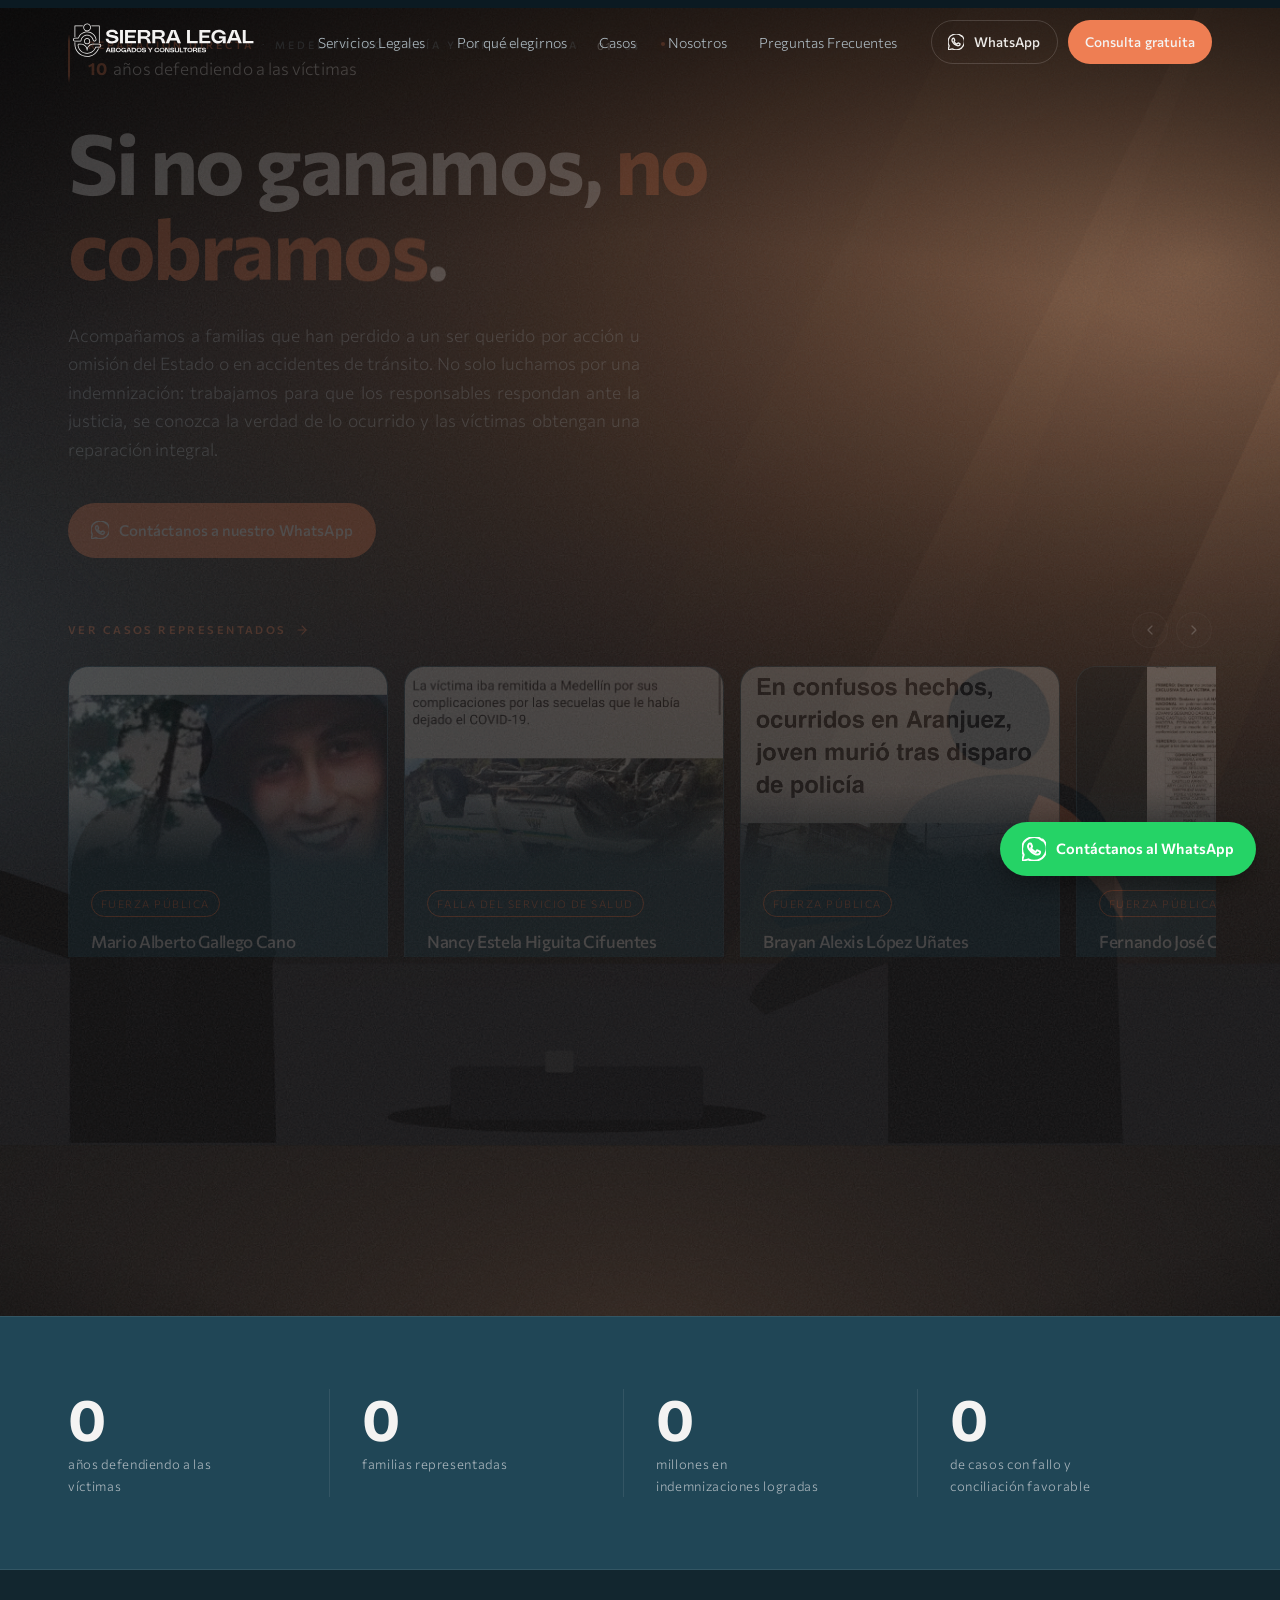
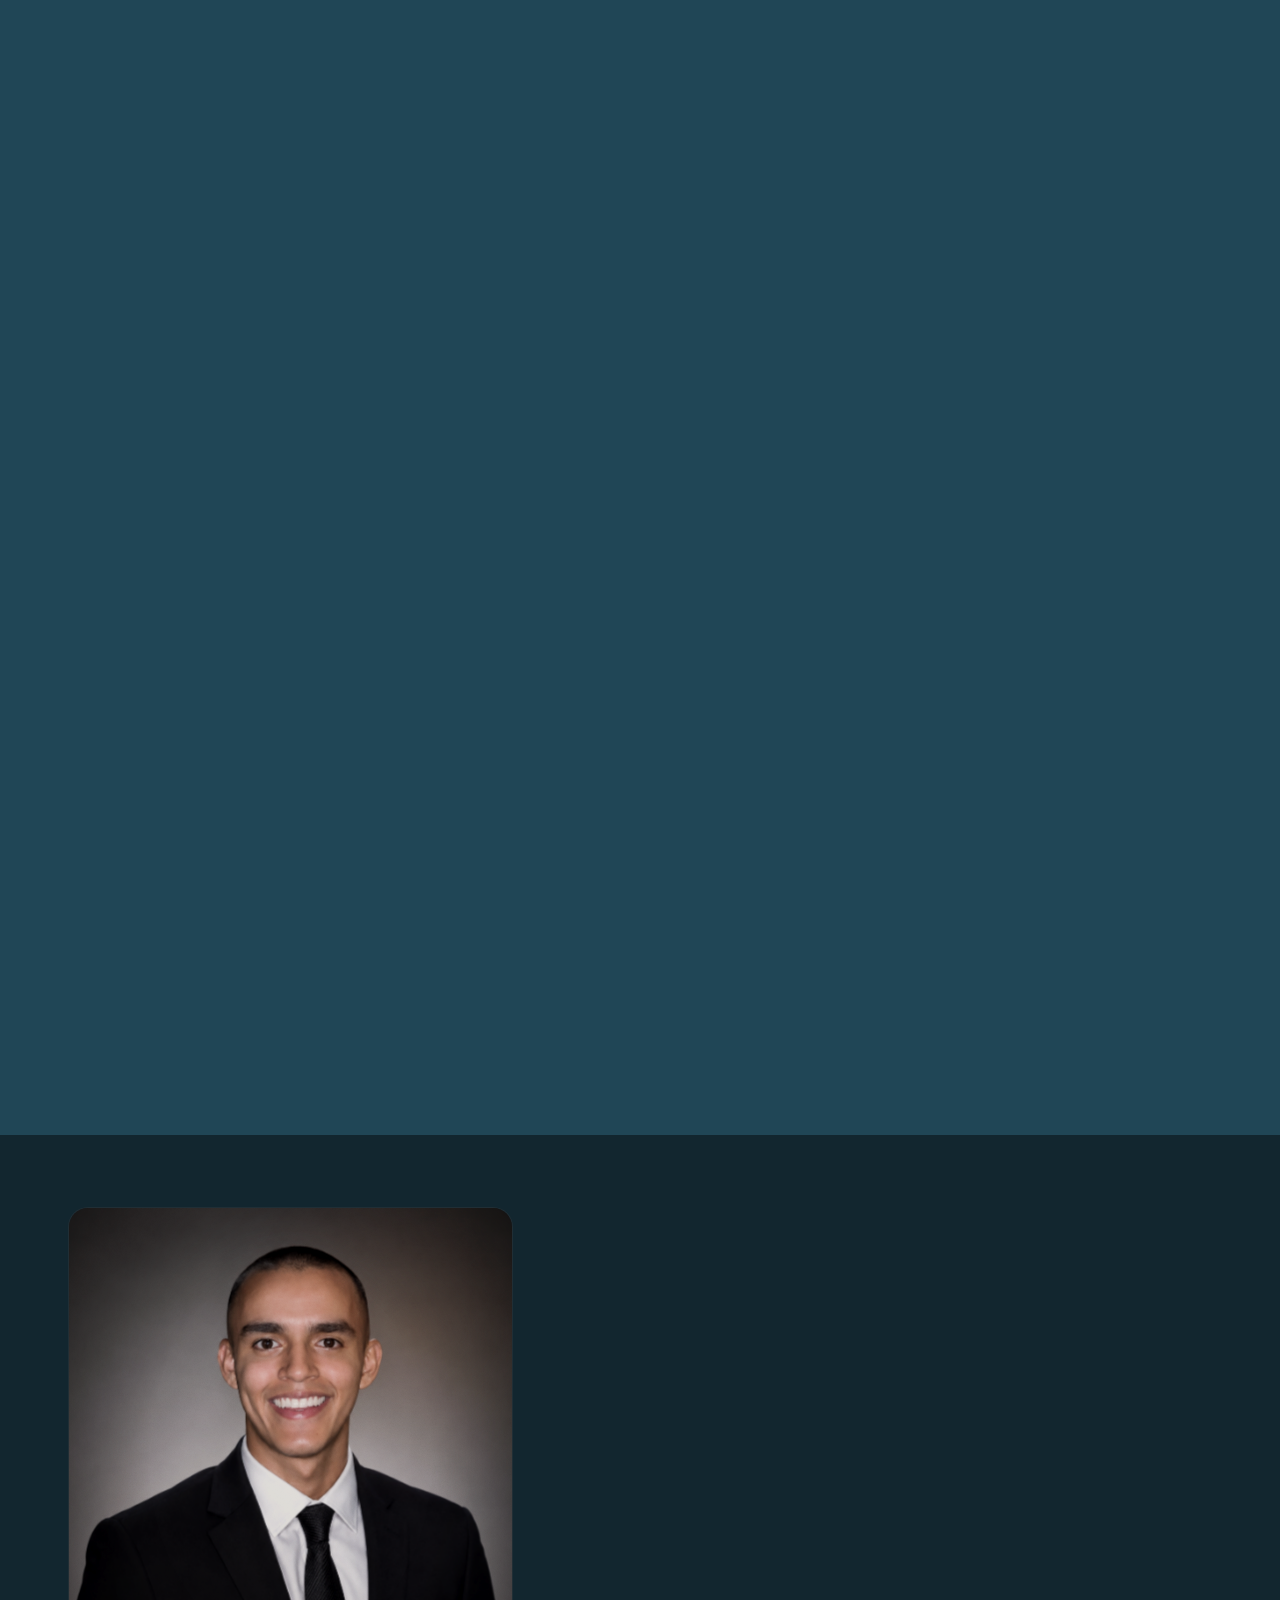
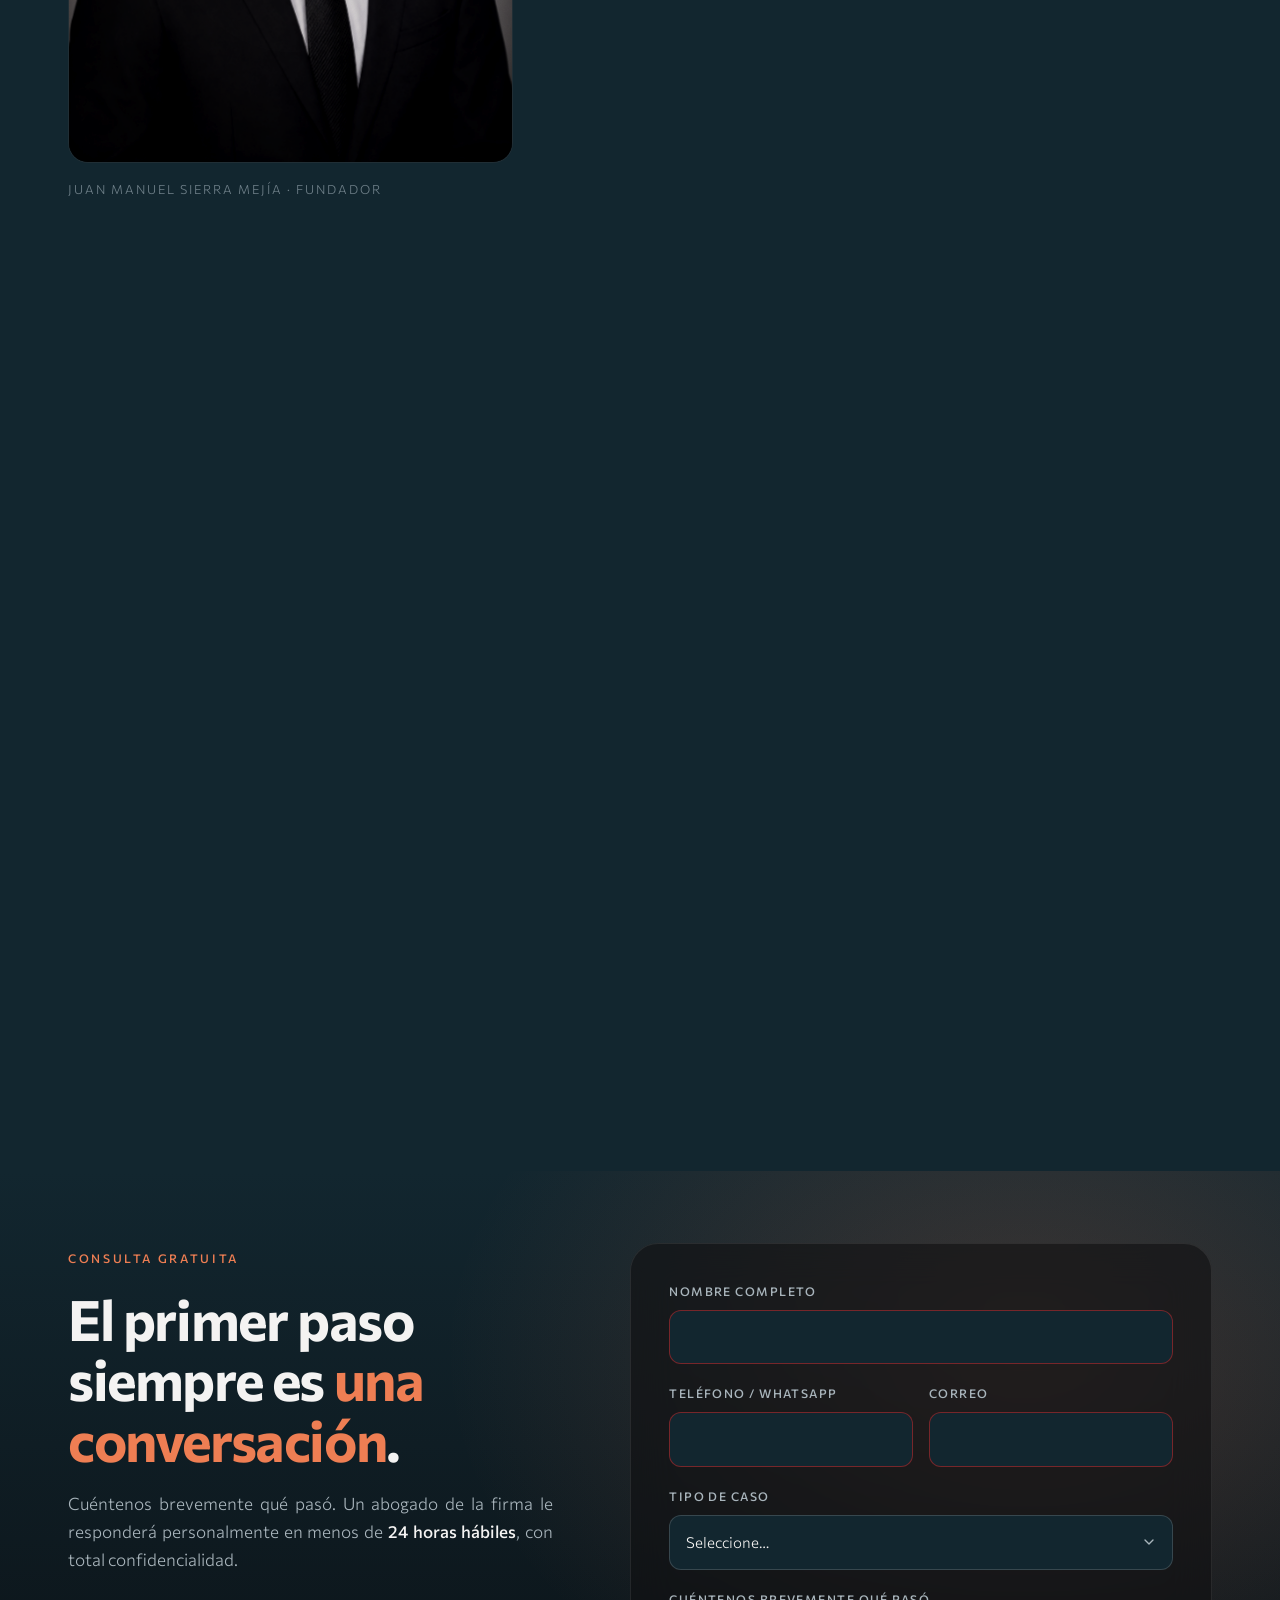
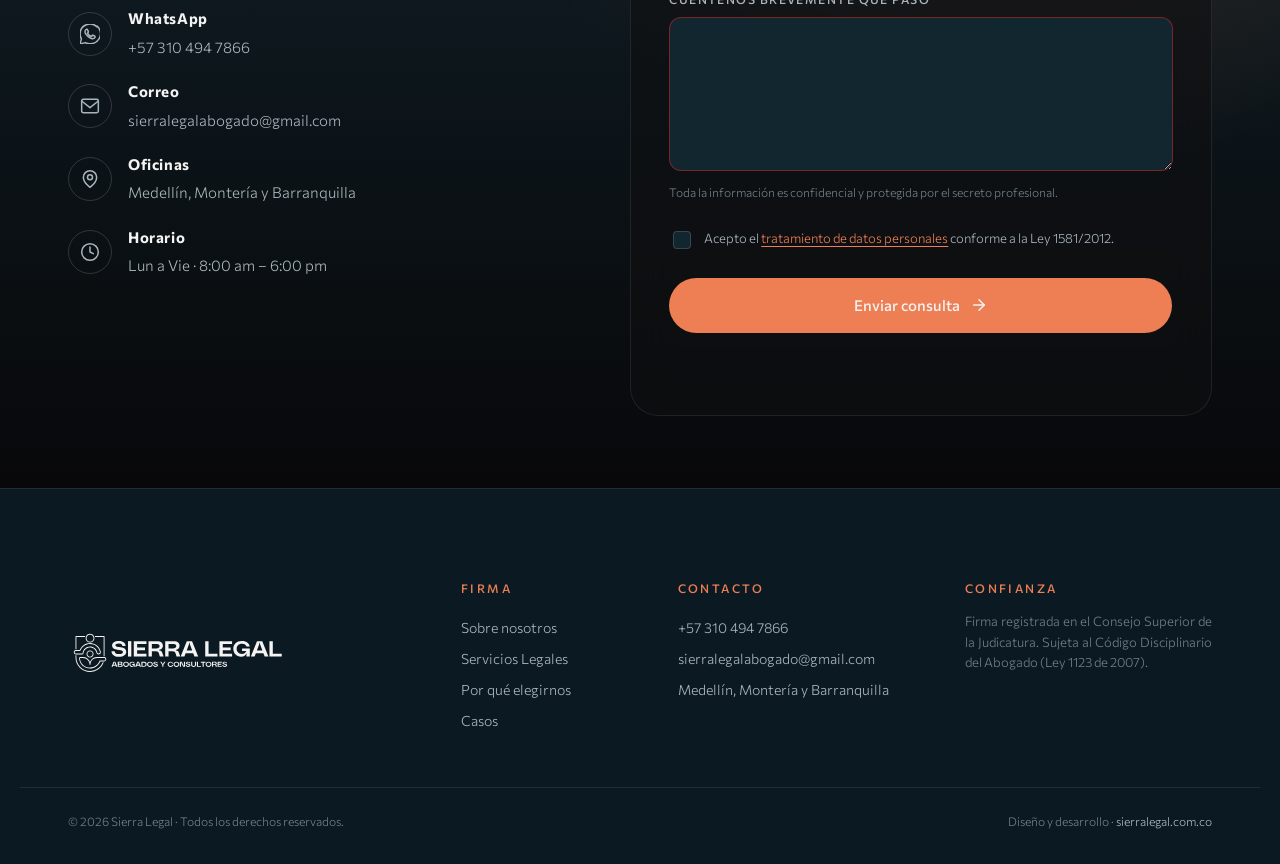
==== index.html @ f4ae4754 "Tighten section vertical padding to remove big gaps between sections The base 'section { padding: cl" ====
<!doctype html>
<html lang="es-CO">
<head>
  <meta charset="utf-8" />
  <meta name="viewport" content="width=device-width, initial-scale=1, viewport-fit=cover" />
  <meta name="theme-color" content="#0A0A0B" />
  <title>Sierra Legal — Reparación directa para familias que buscan justicia</title>
  <meta name="description" content="Firma de abogados con oficinas en Medellín, Montería y Barranquilla especializada en reparación directa contra el Estado. Acompañamos a familias que han perdido a un ser querido a lograr la indemnización que merecen." />
  <meta property="og:title" content="Sierra Legal · Abogados y Consultores" />
  <meta property="og:description" content="Justicia y reparación directa contra el Estado. Acompañamos a familias en el proceso de reparación integral." />
  <meta property="og:type" content="website" />
  <meta property="og:url" content="https://www.sierralegal.com.co" />

  <link rel="preconnect" href="https://fonts.googleapis.com" />
  <link rel="preconnect" href="https://fonts.gstatic.com" crossorigin />
  <!-- Sierra Legal brand font: Commissioner (Light 300, Medium 500, Bold 700) -->
  <link rel="preload" as="style" href="https://fonts.googleapis.com/css2?family=Commissioner:wght@300;400;500;600;700&display=swap" />
  <link rel="stylesheet" href="https://fonts.googleapis.com/css2?family=Commissioner:wght@300;400;500;600;700&display=swap" />

  <link rel="stylesheet" href="css/styles.css?v=18" />
  <link rel="icon" href="assets/logo.svg" type="image/svg+xml" />
</head>
<body>
  <a class="skip-link" href="#main">Saltar al contenido</a>

  <!-- Logo: reference the official brand kit SVGs directly (assets/logos/) -->
  <!-- Use icon-light.svg on dark surfaces (cream fill), icon-dark.svg on light surfaces (navy fill) -->
  <!-- Full lockup with wordmark available at assets/logos/full-light.svg and full-dark.svg -->

  <!-- ============ NAV ============ -->
  <header class="nav" data-nav>
    <div class="nav__inner">
      <a href="#" class="nav__brand" aria-label="Sierra Legal · Abogados y Consultores — inicio">
        <!-- Full lockup on desktop (icon + wordmark from brand kit) -->
        <img class="nav__brand-full" src="assets/logos/full-light.svg" alt="Sierra Legal · Abogados y Consultores" width="190" height="40" />
        <!-- Icon-only on mobile (saves horizontal space) -->
        <img class="nav__brand-icon" src="assets/logos/icon-light.svg" alt="Sierra Legal" width="40" height="40" />
      </a>

      <nav class="nav__links" aria-label="Navegación principal">
        <a href="#areas">Servicios Legales</a>
        <a href="#porque-elegirnos">Por qué elegirnos</a>
        <a href="#casos">Casos</a>
        <a href="#nosotros">Nosotros</a>
        <a href="#faq">Preguntas Frecuentes</a>
      </nav>

      <div class="nav__actions">
        <a class="btn btn--ghost btn--sm" href="https://wa.me/573104947866" target="_blank" rel="noopener">
          <svg viewBox="0 0 24 24" width="16" height="16" fill="none" stroke="currentColor" stroke-width="2" stroke-linecap="round" stroke-linejoin="round" aria-hidden="true"><path d="M17.472 14.382c-.297-.149-1.758-.867-2.03-.966-.273-.099-.471-.148-.67.15-.197.296-.767.966-.94 1.164-.173.199-.347.223-.644.075-.297-.15-1.255-.463-2.39-1.475-.883-.788-1.48-1.761-1.653-2.059-.173-.297-.018-.458.13-.606.134-.133.298-.347.446-.52.149-.174.198-.298.298-.497.099-.198.05-.371-.025-.52-.075-.148-.669-1.611-.916-2.207-.242-.579-.487-.5-.669-.51-.173-.008-.371-.01-.57-.01-.198 0-.52.074-.792.372s-1.04 1.016-1.04 2.479 1.065 2.876 1.213 3.074c.149.198 2.096 3.2 5.077 4.487.709.306 1.263.489 1.694.626.712.226 1.36.194 1.872.118.571-.085 1.758-.719 2.006-1.413.248-.694.248-1.289.173-1.413-.074-.124-.272-.198-.57-.347"/><path d="M20.52 3.449C12.831-3.984.106 1.407.101 11.893c0 2.096.549 4.14 1.595 5.945L0 24l6.335-1.652a11.882 11.882 0 005.688 1.448h.006c9.884 0 15.744-10.75 10.85-18.416a11.851 11.851 0 00-2.359-2.931"/></svg>
          <span>WhatsApp</span>
        </a>
        <a class="btn btn--primary btn--sm" href="#contacto" data-magnetic>Consulta gratuita</a>
      </div>

      <button class="nav__toggle" aria-label="Abrir menú" aria-expanded="false" data-menu-toggle>
        <span></span><span></span><span></span>
      </button>
    </div>

    <div class="nav__mobile" data-mobile-menu aria-hidden="true">
      <a href="#areas">Servicios Legales</a>
      <a href="#porque-elegirnos">Por qué elegirnos</a>
      <a href="#casos">Casos</a>
      <a href="#nosotros">Nosotros</a>
      <a href="#faq">Preguntas Frecuentes</a>
      <a href="#contacto" class="btn btn--primary">Consulta gratuita</a>
    </div>
  </header>

  <main id="main">

    <!-- ============ HERO ============ -->
    <section class="hero" aria-label="Presentación">
      <!-- SVG scene: cinematic dark studio living room with silhouettes -->
      <svg class="hero__scene" viewBox="0 0 1600 900" preserveAspectRatio="xMidYMid slice" aria-hidden="true">
        <defs>
          <!-- Volumetric warm rim light -->
          <radialGradient id="rimLight" cx="72%" cy="18%" r="70%">
            <stop offset="0%" stop-color="#F0A879" stop-opacity="0.55"/>
            <stop offset="35%" stop-color="#C77545" stop-opacity="0.22"/>
            <stop offset="70%" stop-color="#3B1F14" stop-opacity="0.05"/>
            <stop offset="100%" stop-color="#000" stop-opacity="0"/>
          </radialGradient>
          <!-- Ambient cool fill from window -->
          <radialGradient id="fillLight" cx="18%" cy="45%" r="55%">
            <stop offset="0%" stop-color="#4A5F6B" stop-opacity="0.35"/>
            <stop offset="55%" stop-color="#182028" stop-opacity="0.12"/>
            <stop offset="100%" stop-color="#000" stop-opacity="0"/>
          </radialGradient>
          <!-- Floor pool of light -->
          <radialGradient id="floorLight" cx="50%" cy="95%" r="45%">
            <stop offset="0%" stop-color="#8A5A3B" stop-opacity="0.28"/>
            <stop offset="100%" stop-color="#000" stop-opacity="0"/>
          </radialGradient>
          <!-- God ray gradient -->
          <linearGradient id="godRay" x1="0%" y1="0%" x2="30%" y2="100%">
            <stop offset="0%" stop-color="#F5C89A" stop-opacity="0.18"/>
            <stop offset="60%" stop-color="#F5C89A" stop-opacity="0.04"/>
            <stop offset="100%" stop-color="#F5C89A" stop-opacity="0"/>
          </linearGradient>
          <!-- Fabric noise -->
          <filter id="fabric" x="0%" y="0%" width="100%" height="100%">
            <feTurbulence type="fractalNoise" baseFrequency="0.9" numOctaves="2" seed="7"/>
            <feColorMatrix values="0 0 0 0 0.05  0 0 0 0 0.04  0 0 0 0 0.04  0 0 0 0.55 0"/>
            <feComposite in2="SourceGraphic" operator="in"/>
          </filter>
          <!-- Grain overlay -->
          <filter id="grain" x="0%" y="0%" width="100%" height="100%">
            <feTurbulence type="fractalNoise" baseFrequency="1.6" numOctaves="1" seed="4"/>
            <feColorMatrix values="0 0 0 0 1  0 0 0 0 1  0 0 0 0 1  0 0 0 0.08 0"/>
          </filter>
          <!-- Soft blur for depth -->
          <filter id="soft"><feGaussianBlur stdDeviation="1.2"/></filter>
        </defs>

        <!-- Base black -->
        <rect width="1600" height="900" fill="#0A0A0B"/>

        <!-- God rays from top-right (window suggestion) -->
        <g class="hero__rays" opacity="0.85">
          <polygon points="1350,-100 1600,-100 1300,900 900,900" fill="url(#godRay)"/>
          <polygon points="1200,-100 1400,-100 1000,900 700,900" fill="url(#godRay)" opacity="0.55"/>
          <polygon points="1050,-100 1200,-100 800,900 550,900" fill="url(#godRay)" opacity="0.3"/>
        </g>

        <!-- Ambient light layers -->
        <rect width="1600" height="900" fill="url(#fillLight)"/>
        <rect width="1600" height="900" fill="url(#rimLight)"/>

        <!-- Floor suggestion (very faint horizon) -->
        <rect x="0" y="720" width="1600" height="180" fill="#0D0D0E"/>
        <rect width="1600" height="900" fill="url(#floorLight)"/>

        <!-- Subtle sofa silhouette (background) -->
        <path d="M-50 720 L-50 650 Q-50 620 -20 620 L1620 620 Q1650 620 1650 650 L1650 720 Z" fill="#0F0F11" opacity="0.85"/>
        <path d="M120 720 L120 630 Q120 605 145 605 L1480 605 Q1505 605 1505 630 L1505 720 Z" fill="#131316" opacity="0.7"/>

        <!-- FAMILY GROUP (left side, backlit) -->
        <g class="hero__group hero__group--family" data-breathe="1">
          <!-- Father silhouette (seated, arm around) -->
          <path d="M280 720
                   L280 540
                   Q280 500 300 490
                   Q320 480 340 480
                   Q378 480 388 510
                   L392 720 Z"
                fill="#050506"/>
          <!-- Father head -->
          <circle cx="335" cy="450" r="34" fill="#050506"/>
          <!-- Father arm reaching to mother/child -->
          <path d="M370 540 Q420 555 470 575 Q490 585 495 610 L490 620 Q440 605 385 585 Z" fill="#050506"/>

          <!-- Mother silhouette (seated, holding child) -->
          <path d="M440 720
                   L440 560
                   Q440 520 465 508
                   Q490 496 520 500
                   Q560 508 566 540
                   L570 720 Z"
                fill="#060607"/>
          <!-- Mother head with slight tilt down -->
          <circle cx="500" cy="470" r="30" fill="#060607"/>
          <!-- Mother arms cradling child -->
          <path d="M455 585 Q490 570 530 570 Q560 578 570 600 L565 615 Q525 605 490 610 Q470 612 460 605 Z" fill="#060607"/>

          <!-- Small child between them (head down, held) -->
          <circle cx="490" cy="612" r="18" fill="#070708"/>
          <path d="M475 628 Q490 620 505 625 L510 665 Q490 668 475 665 Z" fill="#070708"/>
        </g>

        <!-- ATTORNEY (right side, facing them, gesturing with hands) -->
        <g class="hero__group hero__group--attorney" data-breathe="2">
          <!-- Attorney body seated, forward-leaning posture -->
          <path d="M960 720
                   L960 555
                   Q960 515 985 500
                   Q1015 484 1050 488
                   Q1092 494 1102 528
                   L1108 720 Z"
                fill="#080809"/>
          <!-- Attorney head, slightly forward -->
          <circle cx="1030" cy="452" r="32" fill="#080809"/>
          <!-- Attorney hands: gesturing, palms open toward family -->
          <g class="hero__hands">
            <!-- Left hand extended -->
            <path d="M970 570 Q935 578 908 592 Q885 606 878 622 L888 632 Q912 622 940 610 Q970 598 992 590 Z" fill="#0A0A0B"/>
            <!-- Right hand slightly higher, gesturing -->
            <path d="M985 555 Q950 548 920 550 Q900 555 892 570 L900 578 Q930 572 960 574 Q980 576 995 580 Z" fill="#0A0A0B"/>
          </g>
          <!-- Rim highlight along attorney shoulder -->
          <path d="M1055 500 Q1085 510 1100 545 L1108 560 L1108 580 Q1090 550 1060 530 Q1045 522 1050 510 Z" fill="#E96A3A" opacity="0.18"/>
        </g>

        <!-- Distant coffee table hint -->
        <ellipse cx="760" cy="702" rx="120" ry="10" fill="#000" opacity="0.6"/>
        <rect x="680" y="670" width="160" height="34" rx="3" fill="#0B0B0D"/>
        <rect x="740" y="660" width="18" height="14" rx="1.5" fill="#181819"/>

        <!-- Rim light hits (subtle warmth on subjects' edges) -->
        <g class="hero__rim" opacity="0.9">
          <!-- Attorney rim -->
          <path d="M1055 460 Q1075 475 1075 505 L1070 508 Q1058 480 1050 470 Z" fill="#F0A87A" opacity="0.35"/>
          <!-- Mother rim -->
          <path d="M528 475 Q542 490 542 515 L537 517 Q528 495 522 480 Z" fill="#F0A87A" opacity="0.28"/>
        </g>

        <!-- Fabric texture overlay -->
        <rect width="1600" height="900" filter="url(#fabric)" opacity="0.5"/>
        <!-- Grain -->
        <rect width="1600" height="900" filter="url(#grain)"/>

        <!-- Vignette -->
        <radialGradient id="vignette" cx="50%" cy="55%" r="70%">
          <stop offset="55%" stop-color="#000" stop-opacity="0"/>
          <stop offset="100%" stop-color="#000" stop-opacity="0.75"/>
        </radialGradient>
        <rect width="1600" height="900" fill="url(#vignette)"/>
      </svg>

      <!-- Hero content overlay -->
      <div class="hero__content">
        <div class="marker" data-reveal data-eyebrow>
          <span class="marker__rule" aria-hidden="true"></span>
          <div class="marker__body">
            <span class="marker__label">
              <span class="marker__label-text">Reparación directa</span>
              <span class="marker__sep">·</span>
              <span class="marker__label-text marker__label-text--muted">Medellín, Montería y Barranquilla</span>
            </span>
            <span class="marker__track" aria-live="polite" data-eyebrow-track>
              <span class="marker__item is-active"><em>10</em> años defendiendo a las víctimas</span>
              <span class="marker__item"><em>50+</em> familias representadas</span>
              <span class="marker__item"><em>97%</em> de casos con fallo y conciliación favorable</span>
              <span class="marker__item">Consulta inicial <em>sin costo</em></span>
            </span>
          </div>
          <span class="marker__index" aria-hidden="true">
            <span class="marker__index-current" data-marker-current>01</span>
            <span class="marker__index-sep">/</span>
            <span class="marker__index-total" data-marker-total>04</span>
          </span>
          <span class="marker__pulse" aria-hidden="true">
            <span class="marker__pulse-core"></span>
            <span class="marker__pulse-ring"></span>
            <span class="marker__pulse-ring marker__pulse-ring--2"></span>
          </span>
        </div>
        <h1 class="hero__title" data-split>
          Si no ganamos, <em>no cobramos</em>.
        </h1>
        <p class="hero__lead" data-reveal>
          Acompañamos a familias que han perdido a un ser querido por acción u omisión del Estado o en accidentes de tránsito.
          No solo luchamos por una indemnización: trabajamos para que los responsables respondan ante la justicia,
          se conozca la verdad de lo ocurrido y las víctimas obtengan una reparación integral.
        </p>
        <div class="hero__cta" data-reveal>
          <a href="https://wa.me/573104947866?text=Buenas%20tardes%20Sierra%20Legal%2C%20vengo%20de%20su%20pagina%20web%20y%20quiero%20una%20asesor%C3%ADa%20por%20favor." class="btn btn--primary" target="_blank" rel="noopener" data-magnetic>
            <svg width="18" height="18" viewBox="0 0 24 24" fill="none" stroke="currentColor" stroke-width="2" stroke-linecap="round" stroke-linejoin="round" aria-hidden="true"><path d="M17.472 14.382c-.297-.149-1.758-.867-2.03-.966-.273-.099-.471-.148-.67.15-.197.296-.767.966-.94 1.164-.173.199-.347.223-.644.075-.297-.15-1.255-.463-2.39-1.475-.883-.788-1.48-1.761-1.653-2.059-.173-.297-.018-.458.13-.606.134-.133.298-.347.446-.52.149-.174.198-.298.298-.497.099-.198.05-.371-.025-.52-.075-.148-.669-1.611-.916-2.207-.242-.579-.487-.5-.669-.51-.173-.008-.371-.01-.57-.01-.198 0-.52.074-.792.372s-1.04 1.016-1.04 2.479 1.065 2.876 1.213 3.074c.149.198 2.096 3.2 5.077 4.487.709.306 1.263.489 1.694.626.712.226 1.36.194 1.872.118.571-.085 1.758-.719 2.006-1.413.248-.694.248-1.289.173-1.413-.074-.124-.272-.198-.57-.347"/><path d="M20.52 3.449C12.831-3.984.106 1.407.101 11.893c0 2.096.549 4.14 1.595 5.945L0 24l6.335-1.652a11.882 11.882 0 005.688 1.448h.006c9.884 0 15.744-10.75 10.85-18.416a11.851 11.851 0 00-2.359-2.931"/></svg>
            <span>Contáctanos a nuestro WhatsApp</span>
          </a>
        </div>

        <!-- ============ CASOS REALES — carrusel con cobertura de prensa ============ -->
        <div class="casos-hero" id="casos" data-reveal aria-label="Casos reales con cobertura en medios">
          <div class="casos-hero__head">
            <a href="#casos" class="casos-hero__eyebrow casos-hero__eyebrow--link">
              <span>Ver casos representados</span>
              <svg width="14" height="14" viewBox="0 0 24 24" fill="none" stroke="currentColor" stroke-width="2" stroke-linecap="round" stroke-linejoin="round" aria-hidden="true"><line x1="5" y1="12" x2="19" y2="12"/><polyline points="12 5 19 12 12 19"/></svg>
            </a>
            <div class="casos-hero__nav">
              <button type="button" class="casos-hero__arrow" data-casos-prev aria-label="Caso anterior">
                <svg width="16" height="16" viewBox="0 0 24 24" fill="none" stroke="currentColor" stroke-width="2" stroke-linecap="round" stroke-linejoin="round" aria-hidden="true"><polyline points="15 18 9 12 15 6"/></svg>
              </button>
              <button type="button" class="casos-hero__arrow" data-casos-next aria-label="Caso siguiente">
                <svg width="16" height="16" viewBox="0 0 24 24" fill="none" stroke="currentColor" stroke-width="2" stroke-linecap="round" stroke-linejoin="round" aria-hidden="true"><polyline points="9 18 15 12 9 6"/></svg>
              </button>
            </div>
          </div>

          <div class="casos-hero__track" data-casos-track tabindex="0" aria-label="Desliza para ver más casos">
            <article class="casos-hero__card">
              <button type="button" class="casos-hero__media" data-lightbox-src="assets/images/caso-mario-gallego.jpg" data-lightbox-caption="Mario Alberto Gallego Cano" aria-label="Ver imagen completa">
                <img src="assets/images/caso-mario-gallego.jpg" alt="Cobertura de prensa — caso Mario Alberto Gallego Cano" loading="lazy" decoding="async" onerror="this.closest('.casos-hero__media').remove()" />
                <span class="casos-hero__zoom">Ver imagen completa</span>
              </button>
              <div class="casos-hero__body">
                <span class="casos-hero__tag">Fuerza pública</span>
                <h3 class="casos-hero__name">Mario Alberto Gallego Cano</h3>
                <p class="casos-hero__desc">En Pueblorrico (Antioquia), Mario Alberto, de 19 años, falleció tras recibir un disparo de un agente de la Policía. Logramos que la Procuraduría formulara cargos disciplinarios al patrullero por uso desproporcionado del arma de dotación.</p>
                <div class="casos-hero__links">
                  <a href="https://www.elcolombiano.com/antioquia/seguridad/joven-murio-tras-enfrentamiento-con-la-policia-en-pueblorrico-antioquia-OD12335795" target="_blank" rel="noopener">
                    El Colombiano
                    <svg width="12" height="12" viewBox="0 0 24 24" fill="none" stroke="currentColor" stroke-width="2" stroke-linecap="round" stroke-linejoin="round" aria-hidden="true"><path d="M7 17 17 7M8 7h9v9"/></svg>
                  </a>
                  <a href="https://www.eltiempo.com/colombia/medellin/antioquia-formulan-cargo-a-patrullero-por-muerte-de-joven-en-pueblorrico-789824" target="_blank" rel="noopener">
                    El Tiempo
                    <svg width="12" height="12" viewBox="0 0 24 24" fill="none" stroke="currentColor" stroke-width="2" stroke-linecap="round" stroke-linejoin="round" aria-hidden="true"><path d="M7 17 17 7M8 7h9v9"/></svg>
                  </a>
                </div>
              </div>
            </article>

            <article class="casos-hero__card">
              <button type="button" class="casos-hero__media" data-lightbox-src="assets/images/caso-nancy-higuita.jpg" data-lightbox-caption="Nancy Estela Higuita Cifuentes" aria-label="Ver imagen completa">
                <img src="assets/images/caso-nancy-higuita.jpg" alt="Cobertura de prensa — caso Nancy Estela Higuita Cifuentes" loading="lazy" decoding="async" onerror="this.closest('.casos-hero__media').remove()" />
                <span class="casos-hero__zoom">Ver imagen completa</span>
              </button>
              <div class="casos-hero__body">
                <span class="casos-hero__tag">Falla del servicio de salud</span>
                <h3 class="casos-hero__name">Nancy Estela Higuita Cifuentes</h3>
                <p class="casos-hero__desc">Nancy Estela falleció y su hija resultó gravemente herida en un accidente de ambulancia del Hospital San Antonio de Buriticá mientras eran trasladadas de urgencia. Obtuvimos el reconocimiento de responsabilidad del Hospital.</p>
                <div class="casos-hero__links">
                  <a href="https://www.teleantioquia.co/noticias/accidente-de-ambulancia-una-mujer-muerta-y-cuatro-heridos/" target="_blank" rel="noopener">
                    Teleantioquia
                    <svg width="12" height="12" viewBox="0 0 24 24" fill="none" stroke="currentColor" stroke-width="2" stroke-linecap="round" stroke-linejoin="round" aria-hidden="true"><path d="M7 17 17 7M8 7h9v9"/></svg>
                  </a>
                  <a href="https://www.noticiascaracol.com/colombia/paciente-murio-en-accidente-de-ambulancia-que-la-llevaba-de-urgencia-a-medellin" target="_blank" rel="noopener">
                    Noticias Caracol
                    <svg width="12" height="12" viewBox="0 0 24 24" fill="none" stroke="currentColor" stroke-width="2" stroke-linecap="round" stroke-linejoin="round" aria-hidden="true"><path d="M7 17 17 7M8 7h9v9"/></svg>
                  </a>
                </div>
              </div>
            </article>

            <article class="casos-hero__card">
              <button type="button" class="casos-hero__media" data-lightbox-src="assets/images/caso-brayan-lopez.jpg" data-lightbox-caption="Brayan Alexis López Uñates" aria-label="Ver imagen completa">
                <img src="assets/images/caso-brayan-lopez.jpg" alt="Cobertura de prensa — caso Brayan Alexis López Uñates" loading="lazy" decoding="async" onerror="this.closest('.casos-hero__media').remove()" />
                <span class="casos-hero__zoom">Ver imagen completa</span>
              </button>
              <div class="casos-hero__body">
                <span class="casos-hero__tag">Fuerza pública</span>
                <h3 class="casos-hero__name">Brayan Alexis López Uñates</h3>
                <p class="casos-hero__desc">En el barrio Aranjuez (Medellín), Brayan fue asesinado por un subintendente de la Policía que le disparó mientras huía, frente a su madre. Evitamos que el caso pasara a Justicia Penal Militar y logramos una condena de 17 años para el uniformado.</p>
                <div class="casos-hero__links">
                  <a href="https://historico.qhubomedellin.com/noticias/en-confusos-hechos-ocurridos-en-aranjuez-joven-murio-tras-disparo-de-policia/" target="_blank" rel="noopener">
                    Qhubo Medellín
                    <svg width="12" height="12" viewBox="0 0 24 24" fill="none" stroke="currentColor" stroke-width="2" stroke-linecap="round" stroke-linejoin="round" aria-hidden="true"><path d="M7 17 17 7M8 7h9v9"/></svg>
                  </a>
                  <a href="https://www.minuto30.com/exclusivo-condenan-a-subintendente-de-la-policia-que-asesino-a-joven-que-le-tumbo-la-moto-en-aranjuez/1652769/" target="_blank" rel="noopener">
                    Minuto30
                    <svg width="12" height="12" viewBox="0 0 24 24" fill="none" stroke="currentColor" stroke-width="2" stroke-linecap="round" stroke-linejoin="round" aria-hidden="true"><path d="M7 17 17 7M8 7h9v9"/></svg>
                  </a>
                </div>
              </div>
            </article>

            <article class="casos-hero__card">
              <button type="button" class="casos-hero__media casos-hero__media--doc" data-lightbox-src="assets/images/caso-fernando-castillo-sentencia.jpg" data-lightbox-caption="Sentencia — Fernando José Castillo Arrieta" aria-label="Ver sentencia completa">
                <img src="assets/images/caso-fernando-castillo-sentencia.jpg" alt="Sentencia — caso Fernando José Castillo Arrieta" loading="lazy" decoding="async" onerror="this.closest('.casos-hero__media').remove()" />
                <span class="casos-hero__zoom">Ver sentencia completa</span>
              </button>
              <div class="casos-hero__body">
                <span class="casos-hero__tag">Fuerza pública</span>
                <h3 class="casos-hero__name">Fernando José Castillo Arrieta</h3>
                <p class="casos-hero__desc">El Ejército reportó que Fernando, de 20 años, se suicidó con un arma de dotación. Nuestra investigación demostró graves inconsistencias en esa versión y logramos una sentencia que reconoció la falla del servicio, con indemnización a la familia.</p>
                <div class="casos-hero__links">
                  <a href="https://www.eluniversal.com.co/sucesos/2021/06/22/soldado-sucreno-muere-en-la-sierra-nevada-de-santa-marta/" target="_blank" rel="noopener">
                    El Universal
                    <svg width="12" height="12" viewBox="0 0 24 24" fill="none" stroke="currentColor" stroke-width="2" stroke-linecap="round" stroke-linejoin="round" aria-hidden="true"><path d="M7 17 17 7M8 7h9v9"/></svg>
                  </a>
                </div>
              </div>
            </article>

            <article class="casos-hero__card">
              <button type="button" class="casos-hero__media casos-hero__media--doc" data-lightbox-src="assets/images/caso-yorman-epinayu-sentencia.jpg" data-lightbox-caption="Sentencia — Yorman Yair Epinayú Meneses" aria-label="Ver sentencia completa">
                <img src="assets/images/caso-yorman-epinayu-sentencia.jpg" alt="Sentencia — caso Yorman Yair Epinayú Meneses" loading="lazy" decoding="async" onerror="this.closest('.casos-hero__media').remove()" />
                <span class="casos-hero__zoom">Ver sentencia completa</span>
              </button>
              <div class="casos-hero__body">
                <span class="casos-hero__tag">Fuerza pública</span>
                <h3 class="casos-hero__name">Yorman Yair Epinayu Meneses</h3>
                <p class="casos-hero__desc">Durante su servicio militar en el Batallón N.° 18 de Saravena (Arauca), Yorman resultó herido por un disparo hecho por otro soldado con arma oficial. Lo llevamos ante la Junta de Calificación de Invalidez y obtuvimos indemnización para él y su familia.</p>
              </div>
            </article>

            <article class="casos-hero__card">
              <button type="button" class="casos-hero__media" data-lightbox-src="assets/images/caso-solange-mercado.jpg" data-lightbox-caption="Solange Mercado Bertel" aria-label="Ver imagen completa">
                <img src="assets/images/caso-solange-mercado.jpg" alt="Cobertura de prensa — caso Solange Mercado Bertel" loading="lazy" decoding="async" onerror="this.closest('.casos-hero__media').remove()" />
                <span class="casos-hero__zoom">Ver imagen completa</span>
              </button>
              <div class="casos-hero__body">
                <span class="casos-hero__tag">Fuerza pública</span>
                <h3 class="casos-hero__name">Solange Mercado Bertel</h3>
                <p class="casos-hero__desc">La patrullera Solange falleció en Medellín tras un accidente en motocicleta contra una camioneta de la Sijín. Presentamos demanda por falla en la prestación del servicio.</p>
                <div class="casos-hero__links">
                  <a href="https://www.elcolombiano.com/antioquia/accidente-entre-policias-dejo-un-muerto-KJ19672888" target="_blank" rel="noopener">
                    El Colombiano
                    <svg width="12" height="12" viewBox="0 0 24 24" fill="none" stroke="currentColor" stroke-width="2" stroke-linecap="round" stroke-linejoin="round" aria-hidden="true"><path d="M7 17 17 7M8 7h9v9"/></svg>
                  </a>
                </div>
              </div>
            </article>

            <article class="casos-hero__card">
              <button type="button" class="casos-hero__media" data-lightbox-src="assets/images/caso-onel-sierra.jpg" data-lightbox-caption="Onel Sierra Gamarra" aria-label="Ver imagen completa">
                <img src="assets/images/caso-onel-sierra.jpg" alt="Cobertura de prensa — caso Onel Sierra Gamarra" loading="lazy" decoding="async" onerror="this.closest('.casos-hero__media').remove()" />
                <span class="casos-hero__zoom">Ver imagen completa</span>
              </button>
              <div class="casos-hero__body">
                <span class="casos-hero__tag">Infraestructura pública</span>
                <h3 class="casos-hero__name">Onel Sierra Gamarra</h3>
                <p class="casos-hero__desc">Demandamos al municipio de Sampués por la muerte de Onel y las lesiones de Yony Peralta, causadas por un accidente vial en una vía terciaria en reparación. Se demostró la omisión del municipio en la señalización del obstáculo.</p>
              </div>
            </article>

            <article class="casos-hero__card">
              <button type="button" class="casos-hero__media casos-hero__media--doc" data-lightbox-src="assets/images/caso-nicolas-pena-sentencia.jpg,assets/images/caso-nicolas-pena-sentencia-2.jpg" data-lightbox-caption="Conciliación — Nicolás Peña Ortega" aria-label="Ver conciliación completa">
                <img src="assets/images/caso-nicolas-pena-sentencia.jpg" alt="Conciliación — caso Nicolás Peña Ortega" loading="lazy" decoding="async" onerror="this.closest('.casos-hero__media').remove()" />
                <span class="casos-hero__zoom">Ver conciliación completa</span>
              </button>
              <div class="casos-hero__body">
                <span class="casos-hero__tag">Fuerza pública</span>
                <h3 class="casos-hero__name">Nicolás Peña Ortega</h3>
                <p class="casos-hero__desc">El soldado Nicolás falleció por la activación accidental de una granada en Remedios (Antioquia). Logramos un acuerdo conciliatorio por los perjuicios causados a su familia.</p>
                <div class="casos-hero__links">
                  <a href="https://www.infobae.com/america/colombia/2022/09/27/un-soldado-muerto-y-nueve-mas-heridos-en-remedios-antioquia-por-activacion-accidental-de-una-granada/" target="_blank" rel="noopener">
                    Infobae
                    <svg width="12" height="12" viewBox="0 0 24 24" fill="none" stroke="currentColor" stroke-width="2" stroke-linecap="round" stroke-linejoin="round" aria-hidden="true"><path d="M7 17 17 7M8 7h9v9"/></svg>
                  </a>
                </div>
              </div>
            </article>

            <article class="casos-hero__card">
              <button type="button" class="casos-hero__media casos-hero__media--doc" data-lightbox-src="assets/images/caso-luis-teheran-sentencia.jpg,assets/images/caso-luis-teheran-sentencia-2.jpg" data-lightbox-caption="Conciliación — Luis Alfredo Teherán Simanca" aria-label="Ver conciliación completa">
                <img src="assets/images/caso-luis-teheran-sentencia.jpg" alt="Conciliación — caso Luis Alfredo Teherán Simanca" loading="lazy" decoding="async" onerror="this.closest('.casos-hero__media').remove()" />
                <span class="casos-hero__zoom">Ver conciliación completa</span>
              </button>
              <div class="casos-hero__body">
                <span class="casos-hero__tag">Fuerza pública</span>
                <h3 class="casos-hero__name">Luis Alfredo Teherán Simanca</h3>
                <p class="casos-hero__desc">El soldado Teherán falleció durante un desplazamiento fluvial en Nechí (Antioquia). Logramos una conciliación favorable para su familia.</p>
              </div>
            </article>
          </div>
        </div>
      </div>

    </section>

    <!-- ============ TRUST STRIP ============ -->
    <section class="trust" aria-label="Cifras de la firma">
      <div class="container">
        <ul class="trust__grid">
          <li class="trust__cell">
            <span class="trust__num" data-count="10">0</span>
            <span class="trust__label">años defendiendo a las víctimas</span>
          </li>
          <li class="trust__cell">
            <span class="trust__num" data-count="50" data-suffix="+">0</span>
            <span class="trust__label">familias representadas</span>
          </li>
          <li class="trust__cell">
            <span class="trust__num" data-prefix="$" data-count="2000" data-suffix="+">0</span>
            <span class="trust__label">millones en indemnizaciones logradas</span>
          </li>
          <li class="trust__cell">
            <span class="trust__num" data-count="97" data-suffix="%">0</span>
            <span class="trust__label">de casos con fallo y conciliación favorable</span>
          </li>
        </ul>
      </div>
    </section>

    <!-- ============ ÁREAS DE PRÁCTICA ============ -->
    <section class="areas" id="areas" aria-labelledby="areas-title">
      <div class="container">
        <header class="section-head" data-reveal-group>
          <h2 id="areas-title" class="section-head__title section-head__title--standalone">Servicios Legales</h2>
        </header>

        <ul class="areas__grid" data-reveal-group>
          <li class="area-card">
            <span class="area-card__icon" aria-hidden="true">
              <svg viewBox="0 0 24 24" fill="none" stroke="currentColor" stroke-width="1.5" stroke-linecap="round" stroke-linejoin="round"><path d="M12 2 L4 6 v6 c0 5 3.5 8.5 8 10 4.5-1.5 8-5 8-10 V6 z"/><path d="M9 12 l2 2 4-4"/></svg>
            </span>
            <h3>Reparación directa</h3>
            <p>Representamos víctimas afectadas por el Ejército Nacional, la Armada, la Policía Nacional, la Fiscalía, el INPEC, hospitales públicos, municipios y departamentos, buscando que la verdad se conozca, los responsables respondan, y la reparación integral llegue a las familias.</p>
          </li>

          <li class="area-card">
            <span class="area-card__icon" aria-hidden="true">
              <svg viewBox="0 0 24 24" fill="none" stroke="currentColor" stroke-width="1.5" stroke-linecap="round" stroke-linejoin="round"><rect x="3" y="4" width="18" height="16" rx="2"/><path d="M3 10 h18"/><path d="M8 4 v-2"/><path d="M16 4 v-2"/></svg>
            </span>
            <h3>Responsabilidad civil extracontractual y reclamación de SOAT</h3>
            <p>Representamos a víctimas de accidentes de tránsito frente a conductores, empresas y aseguradoras que se niegan a asumir su responsabilidad. Gestionamos integralmente las reclamaciones derivadas del SOAT, incluyendo el reconocimiento de gastos médicos, incapacidades, indemnizaciones por lesiones y compensaciones por fallecimiento, para garantizar que las víctimas y sus familias reciban la reparación que les corresponde.</p>
          </li>

          <li class="area-card">
            <span class="area-card__icon" aria-hidden="true">
              <svg viewBox="0 0 24 24" fill="none" stroke="currentColor" stroke-width="1.5" stroke-linecap="round" stroke-linejoin="round"><path d="M12 2 L15 8 l7 1 -5 5 1.5 7 -6.5-3.5 -6.5 3.5 1.5-7 -5-5 7-1 z"/></svg>
            </span>
            <h3>Derecho administrativo</h3>
            <p>Nulidad y restablecimiento del derecho, acciones de tutela, controversias contractuales con el Estado. Acompañamos a empresas y particulares en litigios administrativos.</p>
          </li>
        </ul>
      </div>
    </section>

    <!-- ============ POR QUÉ ELEGIRNOS ============ -->
    <section class="why" id="porque-elegirnos" aria-labelledby="why-title">
      <div class="container">
        <header class="section-head" data-reveal-group>
          <h2 id="why-title" class="section-head__title">
            ¿Por qué elegir a <em>Sierra Legal</em>?
          </h2>
        </header>

        <ul class="why__list">
          <li class="why__item">
            <span class="why__check" aria-hidden="true">
              <svg viewBox="0 0 36 36">
                <circle class="why__check-ring" cx="18" cy="18" r="16"/>
                <path class="why__check-mark" d="M11 18.5 L15.5 23 L25 12.5"/>
              </svg>
            </span>
            <div class="why__body">
              <h3>A su lado durante todo el proceso.</h3>
              <p>No enfrentará este camino solo. Lo acompañamos en cada etapa del proceso, manteniéndolo informado de cada avance y brindándole apoyo permanente hasta obtener una decisión.</p>
            </div>
          </li>

          <li class="why__item">
            <span class="why__check" aria-hidden="true">
              <svg viewBox="0 0 36 36">
                <circle class="why__check-ring" cx="18" cy="18" r="16"/>
                <path class="why__check-mark" d="M11 18.5 L15.5 23 L25 12.5"/>
              </svg>
            </span>
            <div class="why__body">
              <h3>Solo cobramos si ganamos.</h3>
              <p>Nuestros honorarios se pagan únicamente si logramos una condena o una indemnización a su favor. Si no obtenemos resultados, usted no nos paga honorarios.</p>
            </div>
          </li>

          <li class="why__item">
            <span class="why__check" aria-hidden="true">
              <svg viewBox="0 0 36 36">
                <circle class="why__check-ring" cx="18" cy="18" r="16"/>
                <path class="why__check-mark" d="M11 18.5 L15.5 23 L25 12.5"/>
              </svg>
            </span>
            <div class="why__body">
              <h3>Asumimos todos los gastos del proceso.</h3>
              <p>Financiamos desde el primer día los costos de investigación, recaudo de pruebas, dictámenes periciales, desplazamientos y demás actuaciones necesarias para defender su caso.</p>
            </div>
          </li>

          <li class="why__item">
            <span class="why__check" aria-hidden="true">
              <svg viewBox="0 0 36 36">
                <circle class="why__check-ring" cx="18" cy="18" r="16"/>
                <path class="why__check-mark" d="M11 18.5 L15.5 23 L25 12.5"/>
              </svg>
            </span>
            <div class="why__body">
              <h3>Más que abogados, somos un respaldo para su familia.</h3>
              <p>Entendemos que detrás de cada expediente hay personas. Por eso ofrecemos un acompañamiento cercano y humano durante todo el proceso, no solo en los aspectos jurídicos.</p>
            </div>
          </li>

          <li class="why__item">
            <span class="why__check" aria-hidden="true">
              <svg viewBox="0 0 36 36">
                <circle class="why__check-ring" cx="18" cy="18" r="16"/>
                <path class="why__check-mark" d="M11 18.5 L15.5 23 L25 12.5"/>
              </svg>
            </span>
            <div class="why__body">
              <h3>Resultados que generan confianza.</h3>
              <p>Nuestra trayectoria está respaldada por casos de alto impacto y decisiones favorables que han tenido reconocimiento nacional. Nuestra mejor carta de presentación son los resultados obtenidos para nuestros clientes.</p>
            </div>
          </li>
        </ul>
      </div>
    </section>

    <!-- ============ TESTIMONIOS ============ -->
    <section class="testimonios" aria-labelledby="testimonios-title">
      <div class="container">
        <header class="section-head" data-reveal-group>
          <span class="eyebrow">Testimonios</span>
          <h2 id="testimonios-title" class="section-head__title">
            ¿Qué dicen <em>nuestros clientes</em>?
          </h2>
        </header>

        <div class="testimonios__grid" data-reveal-group>
          <blockquote class="testimonio">
            <svg class="testimonio__quote" viewBox="0 0 24 24" fill="currentColor" aria-hidden="true"><path d="M7 7h4v4H8c0 3 1 4 3 4v3c-4 0-6-3-6-7V7zm10 0h4v4h-3c0 3 1 4 3 4v3c-4 0-6-3-6-7V7z"/></svg>
            <p>“Cuando perdimos a nuestro hijo pensamos que nadie iba a escucharnos. Juan Manuel nos recibió como si fuéramos familia. Nunca sentimos que fuéramos un caso más.”</p>
            <footer>
              <cite>M. G.</cite>
              <span>Madre — Reparación por muerte de hijo</span>
            </footer>
          </blockquote>

          <blockquote class="testimonio">
            <svg class="testimonio__quote" viewBox="0 0 24 24" fill="currentColor" aria-hidden="true"><path d="M7 7h4v4H8c0 3 1 4 3 4v3c-4 0-6-3-6-7V7zm10 0h4v4h-3c0 3 1 4 3 4v3c-4 0-6-3-6-7V7z"/></svg>
            <p>“Sierra Legal nos explicó cada etapa del proceso en palabras que entendimos. La sentencia no nos devuelve a nuestro hermano, pero sí nos devolvió la dignidad.”</p>
            <footer>
              <cite>J. R.</cite>
              <span>Hermano — Reparación por acción de fuerza pública</span>
            </footer>
          </blockquote>

          <blockquote class="testimonio">
            <svg class="testimonio__quote" viewBox="0 0 24 24" fill="currentColor" aria-hidden="true"><path d="M7 7h4v4H8c0 3 1 4 3 4v3c-4 0-6-3-6-7V7zm10 0h4v4h-3c0 3 1 4 3 4v3c-4 0-6-3-6-7V7z"/></svg>
            <p>“La firma llevó mi caso durante casi tres años, siempre disponibles, siempre honestos. Cuando llegó el fallo, sentí que por primera vez el Estado sí escuchó.”</p>
            <footer>
              <cite>L. P.</cite>
              <span>Esposa — Falla en infraestructura pública</span>
            </footer>
          </blockquote>
        </div>
      </div>
    </section>

    <!-- ============ SOBRE ============ -->
    <section class="sobre" id="nosotros" aria-labelledby="sobre-title">
      <div class="container sobre__grid">
        <div class="sobre__portrait" data-reveal>
          <div class="sobre__portrait-frame">
            <img
              class="sobre__portrait-img"
              src="assets/images/juan-manuel.jpg"
              alt="Juan Manuel Sierra Mejía — abogado fundador de Sierra Legal"
              loading="lazy"
              decoding="async"
            />
            <div class="sobre__portrait-warm" aria-hidden="true"></div>
            <div class="sobre__portrait-vignette" aria-hidden="true"></div>
            <div class="sobre__portrait-grain" aria-hidden="true"></div>
          </div>
          <span class="sobre__portrait-caption">Juan Manuel Sierra Mejía · Fundador</span>
        </div>

        <div class="sobre__body" data-reveal-group>
          <span class="eyebrow">Sobre la firma</span>
          <h2 id="sobre-title" class="section-head__title">
            Una firma construida sobre el <em>respeto por el dolor ajeno</em>.
          </h2>
          <p class="sobre__lead">
            Sierra Legal es una firma de abogados con sede en Medellín, Montería y Barranquilla, especializada en representar
            a familias colombianas ante la jurisdicción contenciosa administrativa. Fundada por el abogado
            <strong>Juan Manuel Sierra Mejía</strong>, egresado de la Universidad Autónoma Latinoamericana
            y especialista en derecho procesal civil por la Universidad Externado de Colombia, nace con
            una convicción: que ninguna pérdida a manos del Estado debería quedar sin respuesta.
          </p>
          <p>
            Nuestro enfoque combina rigor jurídico con acompañamiento humano. Cada expediente es leído,
            cada audiencia es preparada, y cada familia es escuchada. No aceptamos casos que no podamos
            defender con convicción.
          </p>
        </div>
      </div>
    </section>

    <!-- ============ FAQ ============ -->
    <section class="faq" id="faq" aria-labelledby="faq-title">
      <div class="container">
        <header class="section-head" data-reveal-group>
          <span class="eyebrow">Preguntas frecuentes</span>
          <h2 id="faq-title" class="section-head__title">
            Lo que las familias <em>siempre nos preguntan</em>.
          </h2>
        </header>

        <ul class="faq__list" data-reveal-group>
          <li class="faq__item">
            <button class="faq__q" aria-expanded="false" data-faq>
              <span>¿Cuánto tarda un proceso de reparación directa?</span>
              <span class="faq__icon" aria-hidden="true"></span>
            </button>
            <div class="faq__a">
              <p>Un caso típico de reparación directa toma entre 2 y 4 años en primera instancia ante los Juzgados Administrativos del Circuito. En segunda instancia ante el Tribunal Administrativo pueden pasar 1 a 2 años más. Cada proceso es distinto: en la consulta inicial le damos una expectativa honesta sobre el suyo.</p>
            </div>
          </li>
          <li class="faq__item">
            <button class="faq__q" aria-expanded="false" data-faq>
              <span>¿Cuánto cuesta contratar a Sierra Legal?</span>
              <span class="faq__icon" aria-hidden="true"></span>
            </button>
            <div class="faq__a">
              <p>La consulta y asesoría siempre es <strong>gratuita</strong>. La mayoría de nuestros casos trabajamos bajo el modelo de honorarios a resultado (cuota litis): usted no paga honorarios profesionales durante el proceso; nuestra remuneración se causa únicamente si obtenemos indemnización favorable. Los gastos de trámite (peritos, copias, notificaciones) son asumidos por Sierra Legal.</p>
            </div>
          </li>
          <li class="faq__item">
            <button class="faq__q" aria-expanded="false" data-faq>
              <span>¿Qué documentos necesito llevar a la consulta?</span>
              <span class="faq__icon" aria-hidden="true"></span>
            </button>
            <div class="faq__a">
              <p>No se preocupe por los documentos: Sierra Legal se encargará de solicitar y recoger toda la documentación necesaria.</p>
            </div>
          </li>
          <li class="faq__item">
            <button class="faq__q" aria-expanded="false" data-faq>
              <span>¿Hay un plazo para demandar al Estado?</span>
              <span class="faq__icon" aria-hidden="true"></span>
            </button>
            <div class="faq__a">
              <p>Sí. La regla general es <strong>2 años contados desde la ocurrencia del daño</strong> (o desde que fue posible conocerlo). Vencido ese plazo, la acción caduca. Si no está seguro de fechas, contáctenos.</p>
            </div>
          </li>
          <li class="faq__item">
            <button class="faq__q" aria-expanded="false" data-faq>
              <span>¿Atienden casos fuera de Medellín, Montería y Barranquilla?</span>
              <span class="faq__icon" aria-hidden="true"></span>
            </button>
            <div class="faq__a">
              <p>Sí. Atendemos casos en todo el territorio nacional. Nuestras oficinas principales están ubicadas en las ciudades de Medellín, Montería y Barranquilla, y realizamos consultas virtuales por videollamada para familias en otras ciudades o municipios.</p>
            </div>
          </li>
        </ul>
      </div>
    </section>

    <!-- ============ CONTACTO ============ -->
    <section class="contacto" id="contacto" aria-labelledby="contacto-title">
      <div class="container contacto__grid">
        <div class="contacto__intro" data-reveal>
          <span class="eyebrow">Consulta gratuita</span>
          <h2 id="contacto-title" class="section-head__title">
            El primer paso siempre es <em>una conversación</em>.
          </h2>
          <p>
            Cuéntenos brevemente qué pasó. Un abogado de la firma le responderá personalmente
            en menos de <strong>24 horas hábiles</strong>, con total confidencialidad.
          </p>

          <ul class="contacto__meta">
            <li>
              <span class="contacto__meta-icon" aria-hidden="true">
                <svg viewBox="0 0 24 24" fill="none" stroke="currentColor" stroke-width="1.8" stroke-linecap="round" stroke-linejoin="round"><path d="M17.472 14.382c-.297-.149-1.758-.867-2.03-.966-.273-.099-.471-.148-.67.15-.197.296-.767.966-.94 1.164-.173.199-.347.223-.644.075-.297-.15-1.255-.463-2.39-1.475-.883-.788-1.48-1.761-1.653-2.059-.173-.297-.018-.458.13-.606.134-.133.298-.347.446-.52.149-.174.198-.298.298-.497.099-.198.05-.371-.025-.52-.075-.148-.669-1.611-.916-2.207-.242-.579-.487-.5-.669-.51-.173-.008-.371-.01-.57-.01-.198 0-.52.074-.792.372s-1.04 1.016-1.04 2.479 1.065 2.876 1.213 3.074c.149.198 2.096 3.2 5.077 4.487.709.306 1.263.489 1.694.626.712.226 1.36.194 1.872.118.571-.085 1.758-.719 2.006-1.413.248-.694.248-1.289.173-1.413-.074-.124-.272-.198-.57-.347"/><path d="M20.52 3.449C12.831-3.984.106 1.407.101 11.893c0 2.096.549 4.14 1.595 5.945L0 24l6.335-1.652a11.882 11.882 0 005.688 1.448h.006c9.884 0 15.744-10.75 10.85-18.416a11.851 11.851 0 00-2.359-2.931"/></svg>
              </span>
              <div>
                <strong>WhatsApp</strong>
                <a href="https://wa.me/573104947866" target="_blank" rel="noopener">+57 310 494 7866</a>
              </div>
            </li>
            <li>
              <span class="contacto__meta-icon" aria-hidden="true">
                <svg viewBox="0 0 24 24" fill="none" stroke="currentColor" stroke-width="1.8" stroke-linecap="round" stroke-linejoin="round"><rect x="2" y="4" width="20" height="16" rx="2"/><path d="m2 6 10 8 10-8"/></svg>
              </span>
              <div>
                <strong>Correo</strong>
                <a href="mailto:sierralegalabogado@gmail.com">sierralegalabogado@gmail.com</a>
              </div>
            </li>
            <li>
              <span class="contacto__meta-icon" aria-hidden="true">
                <svg viewBox="0 0 24 24" fill="none" stroke="currentColor" stroke-width="1.8" stroke-linecap="round" stroke-linejoin="round"><path d="M12 2 C7.6 2 4 5.6 4 10 c0 6 8 12 8 12 s8-6 8-12 c0-4.4-3.6-8-8-8 z"/><circle cx="12" cy="10" r="3"/></svg>
              </span>
              <div>
                <strong>Oficinas</strong>
                <span>Medellín, Montería y Barranquilla</span>
              </div>
            </li>
            <li>
              <span class="contacto__meta-icon" aria-hidden="true">
                <svg viewBox="0 0 24 24" fill="none" stroke="currentColor" stroke-width="1.8" stroke-linecap="round" stroke-linejoin="round"><circle cx="12" cy="12" r="10"/><polyline points="12 6 12 12 16 14"/></svg>
              </span>
              <div>
                <strong>Horario</strong>
                <span>Lun a Vie · 8:00 am – 6:00 pm</span>
              </div>
            </li>
          </ul>
        </div>

        <form class="contacto__form" data-reveal novalidate>
          <div class="field">
            <label for="c-nombre">Nombre completo</label>
            <input id="c-nombre" name="nombre" type="text" autocomplete="name" required />
          </div>
          <div class="field-row">
            <div class="field">
              <label for="c-tel">Teléfono / WhatsApp</label>
              <input id="c-tel" name="telefono" type="tel" autocomplete="tel" inputmode="tel" required />
            </div>
            <div class="field">
              <label for="c-email">Correo</label>
              <input id="c-email" name="email" type="email" autocomplete="email" required />
            </div>
          </div>
          <div class="field">
            <label for="c-tipo">Tipo de caso</label>
            <div class="select">
              <select id="c-tipo" name="tipo" required>
                <option value="">Seleccione…</option>
                <option>Muerte de familiar por hecho estatal</option>
                <option>Daño en servicio médico público</option>
                <option>Acción de fuerza pública</option>
                <option>Accidente en infraestructura pública</option>
                <option>Víctima del conflicto armado</option>
                <option>Otro</option>
              </select>
              <svg viewBox="0 0 24 24" fill="none" stroke="currentColor" stroke-width="2" stroke-linecap="round" stroke-linejoin="round" aria-hidden="true"><polyline points="6 9 12 15 18 9"/></svg>
            </div>
          </div>
          <div class="field">
            <label for="c-msg">Cuéntenos brevemente qué pasó</label>
            <textarea id="c-msg" name="mensaje" rows="5" required></textarea>
            <span class="field__help">Toda la información es confidencial y protegida por el secreto profesional.</span>
          </div>
          <label class="check">
            <input type="checkbox" name="privacidad" required />
            <span>Acepto el <a href="#">tratamiento de datos personales</a> conforme a la Ley 1581/2012.</span>
          </label>
          <button class="btn btn--primary btn--full" type="submit" data-magnetic>
            <span>Enviar consulta</span>
            <svg width="18" height="18" viewBox="0 0 24 24" fill="none" stroke="currentColor" stroke-width="2" stroke-linecap="round" stroke-linejoin="round" aria-hidden="true"><line x1="5" y1="12" x2="19" y2="12"/><polyline points="12 5 19 12 12 19"/></svg>
          </button>
          <p class="contacto__form-note" data-form-status role="status" aria-live="polite"></p>
        </form>
      </div>
    </section>

  </main>

  <!-- ============ FOOTER ============ -->
  <footer class="foot">
    <div class="container foot__grid">
      <div class="foot__brand">
        <img class="foot__brand-full" src="assets/logos/full-light.svg" alt="Sierra Legal · Abogados y Consultores" width="220" height="46" />
      </div>

      <nav class="foot__nav" aria-label="Enlaces del pie">
        <h4>Firma</h4>
        <a href="#nosotros">Sobre nosotros</a>
        <a href="#areas">Servicios Legales</a>
        <a href="#porque-elegirnos">Por qué elegirnos</a>
        <a href="#casos">Casos</a>
      </nav>

      <nav class="foot__nav" aria-label="Contacto">
        <h4>Contacto</h4>
        <a href="https://wa.me/573104947866" target="_blank" rel="noopener">+57 310 494 7866</a>
        <a href="mailto:sierralegalabogado@gmail.com">sierralegalabogado@gmail.com</a>
        <span>Medellín, Montería y Barranquilla</span>
      </nav>

      <div class="foot__legal">
        <h4>Confianza</h4>
        <p>Firma registrada en el Consejo Superior de la Judicatura. Sujeta al Código Disciplinario del Abogado (Ley 1123 de 2007).</p>
      </div>
    </div>

    <div class="container foot__base">
      <span>© 2026 Sierra Legal · Todos los derechos reservados.</span>
      <span>Diseño y desarrollo · <a href="#">sierralegal.com.co</a></span>
    </div>
  </footer>

  <!-- Floating WhatsApp button: same reason it lives at the end of <body> as the
       lightbox below — position:fixed must not be nested inside any [data-reveal]
       element, or a GSAP-transformed ancestor clips it instead of the viewport. -->
  <a
    class="whatsapp-float"
    href="https://wa.me/573104947866?text=Buenas%20tardes%20Sierra%20Legal%2C%20vengo%20de%20su%20pagina%20web%20y%20quiero%20una%20asesor%C3%ADa%20por%20favor."
    target="_blank"
    rel="noopener"
    aria-label="Contáctanos al WhatsApp"
  >
    <svg width="24" height="24" viewBox="0 0 24 24" fill="none" stroke="currentColor" stroke-width="2" stroke-linecap="round" stroke-linejoin="round" aria-hidden="true"><path d="M17.472 14.382c-.297-.149-1.758-.867-2.03-.966-.273-.099-.471-.148-.67.15-.197.296-.767.966-.94 1.164-.173.199-.347.223-.644.075-.297-.15-1.255-.463-2.39-1.475-.883-.788-1.48-1.761-1.653-2.059-.173-.297-.018-.458.13-.606.134-.133.298-.347.446-.52.149-.174.198-.298.298-.497.099-.198.05-.371-.025-.52-.075-.148-.669-1.611-.916-2.207-.242-.579-.487-.5-.669-.51-.173-.008-.371-.01-.57-.01-.198 0-.52.074-.792.372s-1.04 1.016-1.04 2.479 1.065 2.876 1.213 3.074c.149.198 2.096 3.2 5.077 4.487.709.306 1.263.489 1.694.626.712.226 1.36.194 1.872.118.571-.085 1.758-.719 2.006-1.413.248-.694.248-1.289.173-1.413-.074-.124-.272-.198-.57-.347"/><path d="M20.52 3.449C12.831-3.984.106 1.407.101 11.893c0 2.096.549 4.14 1.595 5.945L0 24l6.335-1.652a11.882 11.882 0 005.688 1.448h.006c9.884 0 15.744-10.75 10.85-18.416a11.851 11.851 0 00-2.359-2.931"/></svg>
    <span>Contáctanos al WhatsApp</span>
  </a>

  <!-- GSAP -->
  <!-- Lightbox: full-size image viewer for case photos/sentencias. Lives at the end of
       <body> (not inside .hero) so its position:fixed isn't accidentally contained by a
       GSAP-transformed ancestor (any [data-reveal] element keeps an inline transform
       after animating, which would otherwise clip this to that ancestor's box). -->
  <div class="lightbox" data-lightbox aria-hidden="true">
    <button type="button" class="lightbox__close" data-lightbox-close aria-label="Cerrar">
      <svg width="20" height="20" viewBox="0 0 24 24" fill="none" stroke="currentColor" stroke-width="2" stroke-linecap="round" stroke-linejoin="round" aria-hidden="true"><line x1="18" y1="6" x2="6" y2="18"/><line x1="6" y1="6" x2="18" y2="18"/></svg>
    </button>
    <button type="button" class="lightbox__nav lightbox__nav--prev" data-lightbox-prev aria-label="Página anterior">
      <svg width="20" height="20" viewBox="0 0 24 24" fill="none" stroke="currentColor" stroke-width="2" stroke-linecap="round" stroke-linejoin="round" aria-hidden="true"><polyline points="15 18 9 12 15 6"/></svg>
    </button>
    <figure class="lightbox__frame">
      <img class="lightbox__img" data-lightbox-img src="" alt="" />
      <figcaption class="lightbox__caption" data-lightbox-caption-el></figcaption>
    </figure>
    <button type="button" class="lightbox__nav lightbox__nav--next" data-lightbox-next aria-label="Página siguiente">
      <svg width="20" height="20" viewBox="0 0 24 24" fill="none" stroke="currentColor" stroke-width="2" stroke-linecap="round" stroke-linejoin="round" aria-hidden="true"><polyline points="9 18 15 12 9 6"/></svg>
    </button>
  </div>

  <script src="https://cdn.jsdelivr.net/npm/gsap@3.12.5/dist/gsap.min.js"></script>
  <script src="https://cdn.jsdelivr.net/npm/gsap@3.12.5/dist/ScrollTrigger.min.js"></script>
  <script src="js/main.js?v=11"></script>
</body>
</html>
---- css/styles.css ----
/* ============================================================
   SIERRA LEGAL — Design System
   Cinematic, editorial, empathetic. Dark-mode primary.
   ============================================================ */

:root {
  /* ============================================================
     BRAND PALETTE — from Sierra Legal Manual de Marca 2025
     Exact hex codes from Paleta de Color (pg 39)
     ============================================================ */
  --coral:         #EE7E53;   /* Primary brand — RGB 238,126,83 */
  --coral-2:       #F1926D;   /* Hover / lighter */
  --coral-deep:    #D96538;   /* Pressed / darker */
  --coral-glow:    rgba(238,126,83,0.20);

  --navy:          #193744;   /* Primary brand secondary — RGB 25,55,68 */
  --navy-2:        #204656;   /* Elevated navy surfaces */
  --navy-3:        #12262F;   /* Deepest navy — hero base */
  --ink:           #0B1A22;   /* Absolute deepest — vignette anchor */

  --sand:          #E8DDD1;   /* Warm neutral — RGB 232,221,209 */
  --off:           #F4F3F2;   /* Off-white — RGB 244,243,242 */
  --steel:         #61808E;   /* Muted blue accent — RGB 97,128,142 */

  /* Semantic aliases mapped to brand tokens */
  --obsidian:      var(--navy-3);   /* base surface (was near-black; now brand navy) */
  --obsidian-2:    var(--navy-2);   /* elevated */
  --obsidian-3:    #1C3B4C;         /* card surface */
  --cream:         var(--off);      /* light on dark */
  --cream-2:       var(--sand);

  --text:          #EDEBE8;
  --text-dim:      #A9B5BC;         /* navy-tinted muted text */
  --text-mute:     #6E7F88;
  --border:        rgba(244,243,242,0.09);
  --border-2:      rgba(244,243,242,0.16);

  /* ============================================================
     TYPOGRAPHY — Commissioner (single family, weights differentiate)
     Bold 700 → Títulos · Medium 500 → Subtítulos · Light 300 → Párrafos
     ============================================================ */
  --font-sans:    "Commissioner", -apple-system, BlinkMacSystemFont, "Segoe UI", Roboto, sans-serif;
  --font-serif:   "Commissioner", -apple-system, BlinkMacSystemFont, "Segoe UI", Roboto, sans-serif;
  /* Note: brand uses Commissioner for EVERYTHING — no serif secondary */

  /* Space scale — density 4 (spacious) */
  --sp-1: 4px;
  --sp-2: 8px;
  --sp-3: 12px;
  --sp-4: 16px;
  --sp-5: 24px;
  --sp-6: 32px;
  --sp-7: 48px;
  --sp-8: 64px;
  --sp-9: 96px;
  --sp-10: 128px;

  /* Radius */
  --r-sm: 6px;
  --r-md: 12px;
  --r-lg: 20px;
  --r-xl: 28px;
  --r-full: 999px;

  /* Motion */
  --ease-out: cubic-bezier(0.16, 1, 0.3, 1);
  --ease-in-out: cubic-bezier(0.65, 0, 0.35, 1);
  --dur-fast: 180ms;
  --dur-med: 320ms;
  --dur-slow: 640ms;

  /* Layout */
  --container: 1240px;
}

/* ==== RESET ==== */
*,*::before,*::after { box-sizing: border-box; }
html { scroll-behavior: smooth; -webkit-text-size-adjust: 100%; }
@media (prefers-reduced-motion: reduce) { html { scroll-behavior: auto; } }
body {
  margin: 0;
  /* Body copy = Commissioner Light (300) per Manual pg 43 */
  font-family: var(--font-sans);
  font-weight: 300;
  font-size: 17px;
  line-height: 1.65;
  color: var(--text);
  background: var(--obsidian);
  -webkit-font-smoothing: antialiased;
  -moz-osx-font-smoothing: grayscale;
  text-rendering: optimizeLegibility;
  overflow-x: hidden;
}
img, svg { display: block; max-width: 100%; }
button, input, textarea, select { font: inherit; color: inherit; }
/* Headlines = Commissioner Bold (700) — modern editorial law-firm voice */
h1,h2,h3,h4 {
  margin: 0;
  font-family: var(--font-sans);
  font-weight: 700;
  letter-spacing: -0.02em;
  color: var(--cream);
}
p {
  margin: 0;
  /* Justified body copy sitewide. text-align-last keeps the final line of
     each paragraph left-aligned (the default justify behavior everywhere
     else would otherwise stretch it too, which looks broken on short last
     lines). hyphens:auto softens the word-spacing gaps justify can create
     in narrow columns — html[lang="es-CO"] gives browsers the dictionary
     they need for Spanish hyphenation. Single-line paragraphs are
     unaffected either way, since there's no second line to justify against. */
  text-align: justify;
  text-align-last: left;
  -webkit-hyphens: auto;
  -ms-hyphens: auto;
  hyphens: auto;
}
a { color: inherit; text-decoration: none; }

/* ==== A11Y ==== */
.skip-link {
  position: fixed; top: -100px; left: 12px; z-index: 2000;
  background: var(--cream); color: var(--obsidian);
  padding: 10px 16px; border-radius: var(--r-sm);
  transition: top var(--dur-fast) var(--ease-out);
}
.skip-link:focus { top: 12px; }
:focus-visible { outline: 2px solid var(--coral); outline-offset: 3px; border-radius: 3px; }

/* ==== CONTAINER ==== */
.container {
  width: 100%;
  max-width: var(--container);
  margin-inline: auto;
  padding-inline: clamp(20px, 5vw, 48px);
}

/* ==== EYEBROW ==== */
.eyebrow {
  display: inline-flex; align-items: center; gap: 8px;
  font-family: var(--font-sans);
  font-size: 12px; letter-spacing: 0.22em; text-transform: uppercase;
  color: var(--coral);
  font-weight: 500;
}

/* ==== BUTTONS ==== */
.btn {
  --btn-bg: var(--coral);
  --btn-fg: var(--cream);
  --btn-border: transparent;
  position: relative;
  display: inline-flex; align-items: center; gap: 10px;
  padding: 14px 22px;
  border: 1px solid var(--btn-border);
  background: var(--btn-bg);
  color: var(--btn-fg);
  font-family: var(--font-sans);
  font-size: 15px; font-weight: 500;
  letter-spacing: 0.005em;
  border-radius: var(--r-full);
  cursor: pointer;
  transition: transform var(--dur-med) var(--ease-out),
              background-color var(--dur-med) var(--ease-out),
              color var(--dur-med) var(--ease-out),
              box-shadow var(--dur-med) var(--ease-out);
  will-change: transform;
  overflow: hidden;
  isolation: isolate;
}
.btn::before {
  content: "";
  position: absolute; inset: 0;
  background: radial-gradient(circle at var(--mx, 50%) var(--my, 50%), rgba(255,255,255,0.22), transparent 55%);
  opacity: 0; transition: opacity var(--dur-med) var(--ease-out);
  z-index: -1; border-radius: inherit;
}
.btn:hover::before { opacity: 1; }
.btn:hover { box-shadow: 0 12px 40px -12px var(--coral-glow); }
.btn svg { transition: transform var(--dur-med) var(--ease-out); }
.btn:hover svg { transform: translateX(3px); }

.btn--primary {
  --btn-bg: var(--coral);
  --btn-fg: var(--cream);
}
.btn--primary:hover { --btn-bg: var(--coral-2); }

.btn--ghost {
  --btn-bg: transparent;
  --btn-fg: var(--text);
  --btn-border: var(--border-2);
}
.btn--ghost:hover { --btn-bg: rgba(244,238,228,0.06); }

.btn--sm { padding: 10px 16px; font-size: 13.5px; }
.btn--full { width: 100%; justify-content: center; }
.btn--link {
  background: none; color: var(--text);
  padding: 14px 6px; border-radius: 0;
  border-bottom: 1px solid var(--border-2);
}
.btn--link:hover { color: var(--coral); border-color: var(--coral); box-shadow: none; }

/* ==== NAV ==== */
.nav {
  position: fixed; top: 0; left: 0; right: 0; z-index: 100;
  transition: background-color var(--dur-med) var(--ease-out),
              backdrop-filter var(--dur-med) var(--ease-out),
              border-color var(--dur-med) var(--ease-out),
              padding var(--dur-med) var(--ease-out);
  border-bottom: 1px solid transparent;
  padding-block: 20px;
}
.nav.is-scrolled {
  background: rgba(10,10,11,0.72);
  backdrop-filter: saturate(180%) blur(18px);
  -webkit-backdrop-filter: saturate(180%) blur(18px);
  border-bottom-color: var(--border);
  padding-block: 12px;
}
.nav__inner {
  max-width: var(--container);
  margin-inline: auto;
  padding-inline: clamp(20px, 5vw, 48px);
  display: flex; align-items: center; gap: 32px;
}
.nav__brand {
  display: flex; align-items: center;
  color: var(--cream);
  margin-right: auto;
}
/* Official brand lockup — icon + wordmark from brand kit. Kept at every
   width (just scaled down) instead of swapping to the bare icon mark,
   which read as a downgrade on mobile without the wordmark for context. */
.nav__brand-full {
  height: 40px;
  width: auto;
  display: block;
}
.nav__brand-icon { display: none; }
@media (max-width: 480px) {
  .nav__brand-full { height: 30px; }
}
/* .nav__word / .nav__title / .nav__sub — legacy text wordmark, superseded by full-lockup SVG */

.nav__links { display: flex; align-items: center; gap: 28px; }
.nav__links a {
  position: relative;
  font-size: 14px; color: var(--text-dim);
  transition: color var(--dur-med) var(--ease-out);
  padding: 8px 2px;
}
.nav__links a::after {
  content: ""; position: absolute; left: 0; right: 100%; bottom: 0;
  height: 1px; background: var(--coral);
  transition: right var(--dur-med) var(--ease-out);
}
.nav__links a:hover { color: var(--cream); }
.nav__links a:hover::after { right: 0; }

.nav__actions { display: flex; align-items: center; gap: 10px; }

.nav__toggle {
  display: none; background: none; border: 0; cursor: pointer;
  width: 40px; height: 40px;
  align-items: center; justify-content: center;
  flex-direction: column; gap: 5px;
}
.nav__toggle span {
  width: 22px; height: 1.5px; background: var(--cream);
  transition: transform var(--dur-med) var(--ease-out),
              opacity var(--dur-med) var(--ease-out);
}
.nav__toggle[aria-expanded="true"] span:nth-child(1) { transform: translateY(6.5px) rotate(45deg); }
.nav__toggle[aria-expanded="true"] span:nth-child(2) { opacity: 0; }
.nav__toggle[aria-expanded="true"] span:nth-child(3) { transform: translateY(-6.5px) rotate(-45deg); }

.nav__mobile {
  display: none;
  padding: 32px 24px 40px;
  flex-direction: column; gap: 20px;
  background: rgba(10,10,11,0.98);
  backdrop-filter: blur(18px);
  border-top: 1px solid var(--border);
}
.nav__mobile a { font-size: 20px; font-family: var(--font-serif); color: var(--cream); }
.nav__mobile.is-open { display: flex; }

@media (max-width: 900px) {
  .nav__links { display: none; }
  .nav__actions .btn:not(.btn--primary) { display: none; }
  .nav__toggle { display: flex; }
}
@media (max-width: 560px) {
  .nav__actions .btn { display: none; }
  .nav__sub { display: none; }
}

/* ============================================================
   HERO
   ============================================================ */
.hero {
  position: relative;
  /* Not min-height:100vh anymore: the hero now holds a lot of content (title,
     lead, CTA, 9-card carousel) that's usually taller than one screen, and
     forcing a full-viewport floor left large dead space below the content
     on big/tall monitors where it wasn't. A smaller floor just keeps the
     section from ever looking cramped on very short viewports. */
  min-height: 640px;
  /* Override the generic `section { padding: clamp(...) 0 }` rule further
     down — .hero is a <section> too, so it was silently getting that
     padding-top ON TOP OF .hero__content's own padding this whole time.
     Hero manages its own spacing entirely via .hero__content. */
  padding: 0;
  display: grid;
  align-items: start;
  overflow: hidden;
  background: var(--ink);
  isolation: isolate;
}
.hero__scene {
  position: absolute; inset: 0;
  width: 100%; height: 100%;
  z-index: 0;
  will-change: transform;
  transform-origin: center 30%;
}

.hero__content {
  position: relative; z-index: 2;
  max-width: var(--container);
  margin-inline: auto;
  /* Fixed (not vh-scaled) top padding: just enough to clear the fixed nav
     (~80px tall) with minimal breathing room — a vh-based value kept
     growing back into a big gap on tall/large screens. */
  padding: 90px clamp(20px, 5vw, 48px) clamp(64px, 8vh, 100px);
  width: 100%;
  min-width: 0; /* grid item: allow shrinking below the carousel's intrinsic content width */
}
/* ============================================================
   EDITORIAL MARKER — replaces the pill eyebrow
   Two-line typographic block with coral rule and live index
   ============================================================ */
.marker {
  display: inline-grid;
  grid-template-columns: auto 1fr auto auto;
  align-items: stretch;
  gap: 18px;
  padding: 4px 0;
  margin-bottom: 32px;
  font-family: var(--font-sans);
  color: var(--text-dim);
  max-width: 100%;
}

/* Left vertical rule — the visual anchor */
.marker__rule {
  width: 2px;
  background: linear-gradient(180deg,
    transparent 0%,
    var(--coral) 15%,
    var(--coral) 85%,
    transparent 100%);
  border-radius: 1px;
  position: relative;
}
.marker__rule::after {
  /* Subtle glow trailing down the rule */
  content: "";
  position: absolute;
  inset: 0;
  background: linear-gradient(180deg, transparent, rgba(233,106,58,0.5), transparent);
  filter: blur(3px);
  opacity: 0.6;
  animation: markerGlow 3.6s ease-in-out infinite;
}
@keyframes markerGlow {
  0%,100% { opacity: 0.35; transform: translateY(-20%); }
  50% { opacity: 0.7; transform: translateY(20%); }
}

/* Body: two stacked lines */
.marker__body {
  display: flex; flex-direction: column;
  gap: 4px;
  min-width: 0;
  padding: 2px 0;
}

/* Top line: static positioning label */
.marker__label {
  display: inline-flex; align-items: baseline; gap: 8px;
  font-size: 10.5px;
  letter-spacing: 0.28em;
  text-transform: uppercase;
  font-weight: 600;
}
.marker__label-text { color: var(--coral); }
.marker__label-text--muted { color: var(--text-mute); font-weight: 500; }
.marker__sep {
  color: var(--text-mute);
  transform: translateY(-1px);
  font-weight: 300;
}

/* Bottom line: rotating proof track */
.marker__track {
  position: relative;
  display: block;
  min-height: 1.5em;
  min-width: 260px; /* JS locks final value from widest item */
  font-size: 15px;
  line-height: 1.4;
  color: var(--cream);
  letter-spacing: 0.005em;
}
.marker__item {
  position: absolute;
  top: 0; left: 0;
  white-space: nowrap;
  opacity: 0;
  transform: translateY(6px);
  filter: blur(1.5px);
  transition:
    opacity 500ms var(--ease-out),
    transform 650ms var(--ease-out),
    filter 500ms var(--ease-out);
  font-family: var(--font-sans);
  font-weight: 300;
  font-size: 17px;
  letter-spacing: 0.005em;
  color: var(--cream);
}
.marker__item em {
  font-style: normal;
  color: var(--coral);
  font-weight: 700;
  font-variant-numeric: tabular-nums;
  padding-right: 3px;
}
.marker__item.is-active {
  opacity: 1;
  transform: translateY(0);
  filter: blur(0);
}
.marker__item.is-leaving {
  opacity: 0;
  transform: translateY(-6px);
  filter: blur(1.5px);
}
/* First item in flow so container has intrinsic height */
.marker__item:first-child {
  position: relative;
  top: auto; left: auto;
}

/* Right: numeric index counter, like an editorial page marker */
.marker__index {
  display: inline-flex; align-items: flex-start;
  gap: 2px;
  padding-top: 3px;
  font-family: var(--font-sans);
  font-size: 10.5px;
  letter-spacing: 0.18em;
  color: var(--text-mute);
  font-variant-numeric: tabular-nums;
  font-weight: 500;
}
.marker__index-current {
  color: var(--cream);
  transition: color 400ms var(--ease-out);
}
.marker__index-sep {
  color: var(--text-mute);
  opacity: 0.6;
}
.marker__index-total { color: var(--text-mute); }

/* Far right: pulse indicator — subtle "live" signal */
.marker__pulse {
  position: relative;
  width: 10px; height: 10px;
  align-self: flex-start;
  margin-top: 5px;
  flex-shrink: 0;
}
.marker__pulse-core {
  position: absolute; inset: 3px;
  border-radius: 50%;
  background: var(--coral);
  box-shadow: 0 0 10px var(--coral);
}
.marker__pulse-ring {
  position: absolute; inset: 0;
  border-radius: 50%;
  border: 1px solid var(--coral);
  opacity: 0;
  animation: markerRing 2.6s cubic-bezier(0.16, 1, 0.3, 1) infinite;
}
.marker__pulse-ring--2 { animation-delay: 1.3s; }
@keyframes markerRing {
  0%   { opacity: 0.9; transform: scale(0.35); }
  70%  { opacity: 0;   transform: scale(2.4); }
  100% { opacity: 0;   transform: scale(2.4); }
}

/* Mobile: tighten spacing, allow wrap */
@media (max-width: 640px) {
  .marker { gap: 14px; grid-template-columns: auto 1fr auto; }
  .marker__pulse { display: none; }
  .marker__track { min-width: 0; font-size: 15px; }
  .marker__item { font-size: 15px; white-space: normal; }
  .marker__label { font-size: 10px; }
}

@media (prefers-reduced-motion: reduce) {
  .marker__rule::after { animation: none; opacity: 0.4; }
  .marker__pulse-ring { animation: none; opacity: 0; }
  .marker__item {
    transition: none; filter: none;
    transform: translateY(0);
  }
}

.hero__title {
  /* Commissioner Bold — brand-standard for titles */
  font-family: var(--font-sans);
  font-weight: 700;
  font-size: clamp(38px, 6.5vw, 88px);
  line-height: 1.02;
  letter-spacing: -0.03em;
  color: var(--cream);
  max-width: 14ch;
  margin-bottom: 32px;
}
.hero__title em {
  /* Emphasis via coral color, not italic (brand-neutral) */
  font-style: normal;
  color: var(--coral);
  font-weight: 700;
}

.hero__lead {
  max-width: 52ch;
  font-size: clamp(16px, 1.35vw, 19px);
  line-height: 1.65;
  color: var(--text-dim);
  margin-bottom: 40px;
}

.hero__cta { display: flex; align-items: center; gap: 20px; flex-wrap: wrap; }

/* Hero SVG animation groups (JS controls) */
.hero__group { transform-box: fill-box; transform-origin: center; }
.hero__hands { transform-box: fill-box; transform-origin: 1000px 580px; }

@media (prefers-reduced-motion: reduce) {
  .hero__dot { animation: none; }
}

/* ============================================================
   HERO — CASOS REALES CAROUSEL
   ============================================================ */
.casos-hero {
  position: relative;
  margin-top: clamp(40px, 6vh, 64px);
  max-width: 100%;
}
.casos-hero__head {
  display: flex; align-items: center; justify-content: space-between;
  gap: 16px;
  margin-bottom: 18px;
}
.casos-hero__eyebrow {
  font-size: 11px; letter-spacing: 0.22em; text-transform: uppercase;
  font-weight: 600;
  color: var(--coral);
}
.casos-hero__eyebrow--link {
  display: inline-flex; align-items: center; gap: 8px;
  cursor: pointer;
  transition: color var(--dur-med) var(--ease-out);
}
.casos-hero__eyebrow--link svg {
  transition: transform var(--dur-med) var(--ease-out);
  flex-shrink: 0;
}
.casos-hero__eyebrow--link:hover { color: var(--cream); }
.casos-hero__eyebrow--link:hover svg { transform: translateX(3px); }
.casos-hero__nav { display: flex; gap: 8px; }
.casos-hero__arrow {
  display: flex; align-items: center; justify-content: center;
  width: 36px; height: 36px;
  border-radius: var(--r-full);
  border: 1px solid var(--border-2);
  background: rgba(244,243,242,0.04);
  color: var(--cream);
  cursor: pointer;
  transition: transform var(--dur-med) var(--ease-out),
              border-color var(--dur-med) var(--ease-out),
              background-color var(--dur-med) var(--ease-out);
}
.casos-hero__arrow:hover { background: rgba(244,243,242,0.09); border-color: var(--coral); }
.casos-hero__arrow:disabled { opacity: 0.35; cursor: default; }
.casos-hero__arrow:disabled:hover { background: rgba(244,243,242,0.04); border-color: var(--border-2); }

.casos-hero__track {
  display: flex;
  gap: 16px;
  overflow-x: auto;
  /* No scroll-snap-type here — confirmed by direct testing that it silently
     reverts small scrollLeft deltas back to the nearest snap point on every
     write, which fully cancels the marquee's sub-pixel per-frame drift (it
     never visibly moves). Arrow buttons already jump a full card-width step,
     so they still land cleanly on card boundaries without native snapping. */
  /* scroll-behavior intentionally NOT smooth — the JS marquee sets scrollLeft
     every animation frame; CSS smoothing would queue/fight those and stutter.
     Explicit { behavior: 'smooth' } is still passed for the arrow-button jumps. */
  padding-bottom: 6px;
  margin: 0 -4px;
  padding-left: 4px;
  padding-right: 4px;
  -ms-overflow-style: none;
  scrollbar-width: none;
  cursor: grab;
}
.casos-hero__track:active { cursor: grabbing; }
.casos-hero__track::-webkit-scrollbar { display: none; }

.casos-hero__card {
  flex: 0 0 auto;
  scroll-snap-align: start;
  width: min(320px, 82vw);
  background: var(--obsidian-2);
  border: 1px solid var(--border);
  border-radius: var(--r-lg);
  overflow: hidden;
  display: flex; flex-direction: column;
  transition: transform var(--dur-med) var(--ease-out), border-color var(--dur-med) var(--ease-out);
}
.casos-hero__card:hover { transform: translateY(-3px); border-color: var(--border-2); }

.casos-hero__media {
  position: relative;
  display: block;
  width: 100%;
  aspect-ratio: 16 / 10;
  background: var(--obsidian-3);
  overflow: hidden;
  padding: 0; margin: 0; border: 0;
  font: inherit; color: inherit;
  cursor: zoom-in;
}
.casos-hero__media img {
  width: 100%; height: 100%;
  object-fit: cover;
  display: block;
  /* Cinematic grade — matches .sobre__portrait-img treatment */
  filter: saturate(0.78) contrast(1.12) brightness(0.86) sepia(0.06);
  transition: transform 900ms var(--ease-out), filter 900ms var(--ease-out);
}
.casos-hero__card:hover .casos-hero__media img {
  transform: scale(1.045);
  filter: saturate(0.85) contrast(1.14) brightness(0.9) sepia(0.06);
}
.casos-hero__media::after {
  /* Soft gradient so the photo settles into the card body below it */
  content: "";
  position: absolute; inset: 0;
  background: linear-gradient(180deg, transparent 60%, var(--obsidian-2) 100%);
  pointer-events: none;
}

.casos-hero__body {
  padding: 24px 22px;
  display: flex; flex-direction: column;
  flex-grow: 1;
}

.casos-hero__tag {
  align-self: flex-start;
  font-size: 10.5px; letter-spacing: 0.14em; text-transform: uppercase;
  color: var(--coral);
  padding: 4px 9px;
  border: 1px solid var(--coral);
  border-radius: var(--r-full);
  margin-bottom: 14px;
}
.casos-hero__name {
  color: var(--cream);
  font-size: 17px;
  font-weight: 500;
  margin-bottom: 10px;
  line-height: 1.25;
}
.casos-hero__desc {
  color: var(--text-dim);
  font-size: 13.5px;
  line-height: 1.55;
  margin-bottom: 16px;
  flex-grow: 1;
}
.casos-hero__links {
  display: flex; flex-wrap: wrap; gap: 8px;
  padding-top: 14px;
  border-top: 1px solid var(--border);
}
.casos-hero__links a {
  display: inline-flex; align-items: center; gap: 5px;
  font-size: 12px; font-weight: 500;
  color: var(--cream);
  padding: 6px 11px;
  border: 1px solid var(--border-2);
  border-radius: var(--r-full);
  transition: color var(--dur-med) var(--ease-out),
              border-color var(--dur-med) var(--ease-out),
              background-color var(--dur-med) var(--ease-out);
}
.casos-hero__links a:hover { color: var(--coral); border-color: var(--coral); background: var(--coral-glow); }
.casos-hero__links a svg { flex-shrink: 0; opacity: 0.7; }

/* Document variant — sentencia/conciliación scans. Shown uncropped (contain) instead of cropped. */
.casos-hero__media--doc {
  background: var(--ink);
}
.casos-hero__media--doc img {
  object-fit: contain;
  filter: none;
}
.casos-hero__media--doc:hover img { transform: none; filter: none; }

/* "Click to enlarge" affordance — shown on every case image, doc or photo */
.casos-hero__zoom {
  position: absolute; inset: auto 10px 10px auto;
  z-index: 1;
  display: inline-flex; align-items: center; gap: 6px;
  font-size: 11px; font-weight: 500; letter-spacing: 0.02em;
  color: var(--cream);
  background: rgba(11,26,34,0.72);
  backdrop-filter: blur(4px);
  border: 1px solid var(--border-2);
  border-radius: var(--r-full);
  padding: 6px 12px;
  opacity: 0; transform: translateY(4px);
  transition: opacity var(--dur-med) var(--ease-out), transform var(--dur-med) var(--ease-out);
}
.casos-hero__media:hover .casos-hero__zoom,
.casos-hero__media:focus-visible .casos-hero__zoom { opacity: 1; transform: translateY(0); }

/* ============================================================
   LIGHTBOX — full-size document viewer
   ============================================================ */
.lightbox {
  position: fixed; inset: 0;
  z-index: 200;
  display: flex; align-items: center; justify-content: center;
  gap: 16px;
  padding: 40px clamp(16px, 6vw, 80px);
  background: rgba(6,14,18,0.92);
  backdrop-filter: blur(6px);
  opacity: 0; visibility: hidden;
  transition: opacity var(--dur-med) var(--ease-out), visibility 0s linear var(--dur-med);
}
.lightbox.is-open {
  opacity: 1; visibility: visible;
  transition: opacity var(--dur-med) var(--ease-out), visibility 0s;
}
.lightbox__frame {
  margin: 0;
  max-width: min(720px, 82vw);
  max-height: 86vh;
  display: flex; flex-direction: column; align-items: center;
  gap: 12px;
}
.lightbox__img {
  max-width: 100%; max-height: 78vh;
  width: auto; height: auto;
  border-radius: var(--r-md);
  border: 1px solid var(--border-2);
  background: var(--obsidian-2);
  box-shadow: 0 24px 64px rgba(0,0,0,0.5);
}
.lightbox__caption {
  font-size: 13px; color: var(--text-dim); text-align: center;
}
.lightbox__close {
  position: fixed; top: 24px; right: 24px;
  display: flex; align-items: center; justify-content: center;
  width: 42px; height: 42px;
  border-radius: var(--r-full);
  border: 1px solid var(--border-2);
  background: rgba(244,243,242,0.06);
  color: var(--cream);
  cursor: pointer;
  transition: background-color var(--dur-med) var(--ease-out), border-color var(--dur-med) var(--ease-out);
}
.lightbox__close:hover { background: rgba(244,243,242,0.12); border-color: var(--coral); }
.lightbox__nav {
  flex-shrink: 0;
  display: flex; align-items: center; justify-content: center;
  width: 44px; height: 44px;
  border-radius: var(--r-full);
  border: 1px solid var(--border-2);
  background: rgba(244,243,242,0.06);
  color: var(--cream);
  cursor: pointer;
  transition: background-color var(--dur-med) var(--ease-out), border-color var(--dur-med) var(--ease-out);
}
.lightbox__nav:hover { background: rgba(244,243,242,0.12); border-color: var(--coral); }
.lightbox__nav[hidden] { visibility: hidden; }

@media (max-width: 640px) {
  .casos-hero__nav { display: none; }
  .lightbox { padding: 24px 16px; gap: 8px; }
  .lightbox__nav { width: 36px; height: 36px; }
}

/* ============================================================
   TRUST STRIP
   ============================================================ */
.trust {
  background: var(--obsidian-2);
  border-top: 1px solid var(--border);
  border-bottom: 1px solid var(--border);
  padding: clamp(48px, 8vh, 88px) 0;
}
.trust__grid {
  list-style: none; margin: 0; padding: 0;
  display: grid;
  grid-template-columns: repeat(4, 1fr);
  gap: 32px;
}
.trust__cell { text-align: left; padding-right: 12px; border-right: 1px solid var(--border); }
.trust__cell:last-child { border-right: 0; }
.trust__num {
  display: block;
  font-family: var(--font-sans);
  font-weight: 700;
  font-size: clamp(40px, 4.5vw, 64px);
  line-height: 1;
  color: var(--cream);
  letter-spacing: -0.03em;
  margin-bottom: 8px;
  font-feature-settings: "tnum" 1;
}
.trust__label {
  font-size: 13px; letter-spacing: 0.05em;
  color: var(--text-dim);
  max-width: 22ch; display: block;
}
@media (max-width: 900px) {
  .trust__grid { grid-template-columns: repeat(2, 1fr); }
  .trust__cell:nth-child(2) { border-right: 0; }
}
@media (max-width: 520px) {
  .trust__grid { grid-template-columns: 1fr; }
  .trust__cell { border-right: 0; border-bottom: 1px solid var(--border); padding-bottom: 24px; }
  .trust__cell:last-child { border-bottom: 0; padding-bottom: 0; }
}

/* ============================================================
   SECTION HEADERS
   ============================================================ */
/* Was clamp(80px, 14vh, 160px) — on taller monitors the 14vh term pushed
   both sides toward the 160px cap, so two adjacent sections could stack
   up to ~320px of dead space at their shared boundary. Tightened so the
   vh term tops out well below the cap on realistic viewport heights. */
section { padding: clamp(56px, 8vh, 96px) 0; }
.section-head {
  max-width: 780px;
  margin-bottom: clamp(48px, 8vh, 88px);
}
.section-head__title {
  font-family: var(--font-sans);
  font-weight: 700;
  font-size: clamp(32px, 4.5vw, 56px);
  line-height: 1.08;
  letter-spacing: -0.025em;
  color: var(--cream);
  margin: 18px 0 20px;
}
.section-head__title em { font-style: normal; color: var(--coral); font-weight: 700; }
/* Standalone variant: used when the heading IS the whole section-head
   (no eyebrow label, no lead paragraph above/below it) — sized up so it
   still reads as a strong section marker on its own. */
.section-head__title--standalone {
  margin: 0;
  font-size: clamp(42px, 6.5vw, 76px);
  letter-spacing: -0.03em;
}
.section-head__lead {
  font-size: clamp(15.5px, 1.15vw, 18px);
  color: var(--text-dim);
  max-width: 62ch;
}

/* ============================================================
   ÁREAS
   ============================================================ */
.areas__grid {
  list-style: none; margin: 0; padding: 0;
  display: grid;
  grid-template-columns: repeat(3, 1fr);
  gap: 20px;
}
.area-card {
  position: relative;
  padding: 36px 30px 32px;
  background: var(--obsidian-2);
  border: 1px solid var(--border);
  border-radius: var(--r-lg);
  transition: transform var(--dur-med) var(--ease-out),
              border-color var(--dur-med) var(--ease-out),
              background-color var(--dur-med) var(--ease-out);
  overflow: hidden;
}
.area-card::before {
  content: "";
  position: absolute; top: 0; left: 0; right: 0; height: 1px;
  background: linear-gradient(90deg, transparent, var(--coral), transparent);
  opacity: 0;
  transition: opacity var(--dur-med) var(--ease-out);
}
.area-card::after {
  content: "";
  position: absolute;
  width: 300px; height: 300px;
  top: var(--my, 50%); left: var(--mx, 50%);
  transform: translate(-50%, -50%);
  background: radial-gradient(circle, var(--coral-glow), transparent 60%);
  opacity: 0;
  transition: opacity var(--dur-med) var(--ease-out);
  pointer-events: none;
}
.area-card:hover {
  transform: translateY(-4px);
  border-color: var(--border-2);
  background: var(--obsidian-3);
}
.area-card:hover::before, .area-card:hover::after { opacity: 1; }
.area-card__icon {
  display: inline-grid; place-items: center;
  width: 44px; height: 44px;
  border-radius: var(--r-md);
  background: rgba(233,106,58,0.08);
  color: var(--coral);
  margin-bottom: 24px;
}
.area-card__icon svg { width: 22px; height: 22px; }
.area-card h3 {
  font-size: 22px; color: var(--cream);
  margin-bottom: 12px;
  font-weight: 500;
}
.area-card p {
  font-size: 15px; line-height: 1.65;
  color: var(--text-dim);
}
@media (max-width: 900px) { .areas__grid { grid-template-columns: repeat(2, 1fr); } }
@media (max-width: 620px) { .areas__grid { grid-template-columns: 1fr; } }

/* ============================================================
   POR QUÉ ELEGIRNOS — motion checklist
   Each item "checks off" independently as it scrolls into view:
   the ring and checkmark draw in via stroke-dashoffset, the icon
   pops slightly once "confirmed", text lifts in alongside it.
   ============================================================ */
.why { background: var(--obsidian-2); }
.why__list {
  list-style: none; margin: 0; padding: 0;
}
.why__item {
  display: grid;
  grid-template-columns: 64px 1fr;
  gap: 28px;
  align-items: flex-start;
  padding: 34px 0;
  border-bottom: 1px solid var(--border);
  opacity: 0;
  transform: translateY(22px);
  transition: opacity 700ms var(--ease-out), transform 700ms var(--ease-out), background-color 400ms var(--ease-out);
}
.why__item:first-child { padding-top: 4px; }
.why__item:last-child { border-bottom: 0; }
.why__item.is-in { opacity: 1; transform: translateY(0); }

.why__check {
  width: 56px; height: 56px;
  flex-shrink: 0;
  color: var(--coral);
  transition: transform 380ms var(--ease-out) 420ms;
}
.why__item.is-in .why__check { transform: scale(1.08); }
.why__check svg { width: 100%; height: 100%; overflow: visible; }
.why__check-ring {
  fill: none; stroke: currentColor; stroke-width: 1.6;
  opacity: 0.9;
  stroke-dasharray: 240;
  stroke-dashoffset: 240;
  transition: stroke-dashoffset 650ms var(--ease-out) 120ms;
}
.why__check-mark {
  fill: none; stroke: currentColor; stroke-width: 2.6;
  stroke-linecap: round; stroke-linejoin: round;
  stroke-dasharray: 240;
  stroke-dashoffset: 240;
  transition: stroke-dashoffset 450ms var(--ease-out) 420ms;
}
.why__item.is-in .why__check-ring,
.why__item.is-in .why__check-mark { stroke-dashoffset: 0; }

.why__body h3 {
  font-size: clamp(19px, 2vw, 24px);
  color: var(--cream);
  font-weight: 700;
  letter-spacing: -0.015em;
  margin-bottom: 10px;
}
.why__body p {
  font-size: 15.5px;
  line-height: 1.7;
  color: var(--text-dim);
  max-width: 64ch;
}

@media (prefers-reduced-motion: reduce) {
  .why__item { opacity: 1; transform: none; transition: none; }
  .why__check { transition: none; }
  .why__check-ring, .why__check-mark { stroke-dashoffset: 0; transition: none; }
}

@media (max-width: 640px) {
  .why__item { grid-template-columns: 44px 1fr; gap: 18px; padding: 26px 0; }
  .why__check { width: 44px; height: 44px; }
}

/* ============================================================
   TESTIMONIOS
   ============================================================ */
.testimonios { background: var(--obsidian-2); }
.testimonios__grid {
  display: grid; grid-template-columns: repeat(3, 1fr); gap: 22px;
}
.testimonio {
  margin: 0;
  padding: 40px 34px;
  background: var(--obsidian);
  border: 1px solid var(--border);
  border-radius: var(--r-lg);
  position: relative;
  display: flex; flex-direction: column; gap: 24px;
}
.testimonio__quote {
  width: 34px; height: 34px;
  color: var(--coral);
  opacity: 0.35;
}
.testimonio p {
  font-family: var(--font-sans);
  font-weight: 400;
  font-size: 20px;
  line-height: 1.5;
  color: var(--cream);
  letter-spacing: -0.005em;
  margin: 0;
}
.testimonio footer {
  display: flex; flex-direction: column; gap: 3px;
  padding-top: 20px;
  border-top: 1px solid var(--border);
  margin-top: auto;
}
.testimonio cite {
  font-style: normal;
  font-family: var(--font-sans);
  font-weight: 600;
  font-size: 15px;
  color: var(--cream);
  letter-spacing: 0.08em;
  text-transform: uppercase;
}
.testimonio footer span { font-size: 13px; color: var(--text-mute); }
@media (max-width: 900px) { .testimonios__grid { grid-template-columns: 1fr; } }

/* ============================================================
   SOBRE
   ============================================================ */
.sobre__grid {
  display: grid;
  grid-template-columns: 5fr 7fr;
  gap: clamp(40px, 6vw, 88px);
  align-items: start;
}
.sobre__portrait { position: sticky; top: 120px; }
.sobre__portrait-frame {
  position: relative;
  aspect-ratio: 4 / 5;
  border-radius: var(--r-lg);
  overflow: hidden;
  border: 1px solid var(--border);
  background: var(--ink);
  isolation: isolate;
}
.sobre__portrait-frame svg { width: 100%; height: 100%; }

/* Real portrait image — editorial treatment */
.sobre__portrait-img {
  position: absolute; inset: 0;
  width: 100%; height: 100%;
  object-fit: cover;
  object-position: center 18%;
  /* Cinematic grade: warm desaturation, gentle contrast, subtle black point lift */
  filter:
    saturate(0.78)
    contrast(1.12)
    brightness(0.86)
    sepia(0.06);
  transform: scale(1.02);
  transition: transform 900ms var(--ease-out), filter 900ms var(--ease-out);
  will-change: transform;
  z-index: 0;
}
.sobre__portrait-frame:hover .sobre__portrait-img {
  transform: scale(1.045);
  filter: saturate(0.85) contrast(1.14) brightness(0.9) sepia(0.06);
}

/* Warm coral rim/wash — pushes the neutral gray backdrop into the site palette */
.sobre__portrait-warm {
  position: absolute; inset: 0;
  background:
    radial-gradient(ellipse 80% 60% at 78% 22%, rgba(240,168,120,0.32), transparent 55%),
    radial-gradient(ellipse 100% 100% at 20% 90%, rgba(20,10,6,0.55), transparent 60%);
  mix-blend-mode: soft-light;
  pointer-events: none;
  z-index: 1;
}

/* Vignette — anchors the portrait against dark surroundings */
.sobre__portrait-vignette {
  position: absolute; inset: 0;
  background:
    radial-gradient(ellipse at 50% 45%, transparent 45%, rgba(0,0,0,0.55) 100%);
  pointer-events: none;
  z-index: 2;
}

/* Fine film grain overlay */
.sobre__portrait-grain {
  position: absolute; inset: 0;
  background-image: url("data:image/svg+xml;utf8,<svg xmlns='http://www.w3.org/2000/svg' width='240' height='240'><filter id='n'><feTurbulence type='fractalNoise' baseFrequency='1.4' numOctaves='2' stitchTiles='stitch'/><feColorMatrix values='0 0 0 0 1  0 0 0 0 1  0 0 0 0 1  0 0 0 0.11 0'/></filter><rect width='240' height='240' filter='url(%23n)'/></svg>");
  opacity: 0.55;
  mix-blend-mode: overlay;
  pointer-events: none;
  z-index: 4;
}
.sobre__portrait-caption {
  display: block;
  margin-top: 16px;
  font-size: 12.5px;
  letter-spacing: 0.16em; text-transform: uppercase;
  color: var(--text-mute);
}
.sobre__body p { color: var(--text-dim); margin-bottom: 20px; }
.sobre__body p strong { color: var(--cream); font-weight: 500; }
.sobre__lead { font-size: 18px; line-height: 1.7; }

@media (max-width: 900px) {
  .sobre__grid { grid-template-columns: 1fr; }
  .sobre__portrait { position: static; max-width: 360px; }
}

/* ============================================================
   FAQ
   ============================================================ */
.faq__list { list-style: none; margin: 0; padding: 0; }
.faq__item { border-bottom: 1px solid var(--border); }
.faq__item:first-child { border-top: 1px solid var(--border); }
.faq__q {
  width: 100%; text-align: left;
  background: none; border: 0;
  padding: 32px 8px 32px 0;
  display: flex; justify-content: space-between; align-items: center; gap: 20px;
  cursor: pointer;
  font-family: var(--font-serif);
  font-size: clamp(19px, 1.8vw, 24px);
  color: var(--cream);
  letter-spacing: -0.005em;
  transition: color var(--dur-med) var(--ease-out);
}
.faq__q:hover { color: var(--coral); }
.faq__icon {
  position: relative; flex-shrink: 0;
  width: 30px; height: 30px;
  border: 1px solid var(--border-2); border-radius: 50%;
  transition: transform var(--dur-med) var(--ease-out), border-color var(--dur-med) var(--ease-out), background-color var(--dur-med) var(--ease-out);
}
.faq__icon::before, .faq__icon::after {
  content: ""; position: absolute; left: 50%; top: 50%;
  background: currentColor;
  transition: transform var(--dur-med) var(--ease-out);
}
.faq__icon::before { width: 10px; height: 1px; transform: translate(-50%, -50%); }
.faq__icon::after { width: 1px; height: 10px; transform: translate(-50%, -50%); }
.faq__q[aria-expanded="true"] .faq__icon {
  background: var(--coral); border-color: var(--coral); color: var(--cream);
  transform: rotate(180deg);
}
.faq__q[aria-expanded="true"] .faq__icon::after { transform: translate(-50%, -50%) scaleY(0); }

.faq__a {
  overflow: hidden;
  max-height: 0;
  transition: max-height var(--dur-slow) var(--ease-in-out);
}
.faq__a p {
  padding: 0 8px 32px 0;
  color: var(--text-dim);
  font-size: 16px;
  line-height: 1.7;
  max-width: 72ch;
}
.faq__a p strong { color: var(--cream); font-weight: 500; }

/* ============================================================
   CONTACTO
   ============================================================ */
.contacto {
  background: linear-gradient(180deg, var(--obsidian) 0%, #08080A 100%);
  position: relative;
}
.contacto::before {
  content: ""; position: absolute; inset: 0;
  background: radial-gradient(ellipse at 80% 20%, var(--coral-glow), transparent 40%);
  pointer-events: none;
}
.contacto__grid {
  position: relative;
  display: grid; grid-template-columns: 5fr 6fr;
  gap: clamp(40px, 6vw, 80px);
  align-items: start;
}
.contacto__intro p { color: var(--text-dim); margin-bottom: 32px; }
.contacto__intro p strong { color: var(--cream); font-weight: 500; }

.contacto__meta {
  list-style: none; margin: 0; padding: 0;
  display: flex; flex-direction: column; gap: 18px;
}
.contacto__meta li { display: flex; gap: 16px; align-items: center; }
.contacto__meta-icon {
  width: 44px; height: 44px;
  border: 1px solid var(--border-2);
  border-radius: 50%;
  color: var(--coral);
  display: grid; place-items: center;
  flex-shrink: 0;
}
.contacto__meta-icon svg { width: 20px; height: 20px; }
.contacto__meta strong { display: block; color: var(--cream); font-family: var(--font-serif); font-size: 15px; letter-spacing: 0.04em; margin-bottom: 2px; }
.contacto__meta a, .contacto__meta span { color: var(--text-dim); font-size: 15px; transition: color var(--dur-med) var(--ease-out); }
.contacto__meta a:hover { color: var(--coral); }

/* Form */
.contacto__form {
  background: rgba(16,16,18,0.6);
  backdrop-filter: blur(20px);
  border: 1px solid var(--border);
  border-radius: var(--r-xl);
  padding: clamp(28px, 3vw, 40px);
  display: flex; flex-direction: column; gap: 20px;
}
.field { display: flex; flex-direction: column; gap: 8px; }
.field-row { display: grid; grid-template-columns: 1fr 1fr; gap: 16px; }
.field label {
  font-size: 12px; letter-spacing: 0.12em; text-transform: uppercase;
  color: var(--text-dim);
  font-weight: 500;
}
.field input,
.field textarea,
.select select {
  padding: 14px 16px;
  background: var(--obsidian);
  border: 1px solid var(--border-2);
  color: var(--cream);
  border-radius: var(--r-md);
  transition: border-color var(--dur-med) var(--ease-out), background-color var(--dur-med) var(--ease-out);
  font-family: var(--font-sans);
  font-size: 15px;
  width: 100%;
}
.field textarea { resize: vertical; min-height: 120px; }
.field input:focus,
.field textarea:focus,
.select select:focus {
  border-color: var(--coral);
  background: rgba(233,106,58,0.06);
  outline: none;
}
.field input:not(:placeholder-shown):invalid,
.field textarea:not(:placeholder-shown):invalid { border-color: rgba(220, 38, 38, 0.5); }
.field__help {
  font-size: 12px; color: var(--text-mute); margin-top: 4px;
}

.select { position: relative; }
.select select {
  appearance: none;
  -webkit-appearance: none;
  padding-right: 42px;
  cursor: pointer;
}
.select svg {
  position: absolute; right: 16px; top: 50%;
  transform: translateY(-50%);
  width: 16px; height: 16px;
  color: var(--text-dim);
  pointer-events: none;
}

.check {
  display: flex; align-items: flex-start; gap: 10px;
  font-size: 13px; color: var(--text-dim); line-height: 1.5;
  cursor: pointer;
  padding: 6px 0;
}
.check input {
  appearance: none;
  width: 18px; height: 18px;
  border: 1px solid var(--border-2);
  border-radius: 4px;
  background: var(--obsidian);
  cursor: pointer;
  flex-shrink: 0;
  position: relative;
  margin-top: 2px;
  transition: all var(--dur-fast) var(--ease-out);
}
.check input:checked {
  background: var(--coral);
  border-color: var(--coral);
}
.check input:checked::after {
  content: "";
  position: absolute; top: 45%; left: 50%;
  width: 4px; height: 8px;
  border: solid var(--cream);
  border-width: 0 2px 2px 0;
  transform: translate(-50%, -60%) rotate(45deg);
}
.check a { color: var(--coral); text-decoration: underline; text-underline-offset: 3px; }

.contacto__form-note {
  font-size: 14px;
  color: var(--sand);
  text-align: center;
  min-height: 20px;
  margin-top: 4px;
}
.contacto__form-note.is-success { color: #7CB981; }
.contacto__form-note.is-error { color: #E68A8A; }

@media (max-width: 900px) {
  .contacto__grid { grid-template-columns: 1fr; }
  .field-row { grid-template-columns: 1fr; }
}

/* ============================================================
   FOOTER
   ============================================================ */
.foot {
  background: var(--ink);
  border-top: 1px solid var(--border);
  padding: clamp(64px, 10vh, 96px) 0 32px;
}
.foot__grid {
  display: grid;
  grid-template-columns: 2fr 1fr 1.4fr 1.4fr;
  gap: 40px;
  padding-bottom: 56px;
  border-bottom: 1px solid var(--border);
}
.foot__brand { display: flex; align-items: center; color: var(--cream); }
.foot__brand-full { height: 46px; width: auto; display: block; }
.foot__nav { display: flex; flex-direction: column; gap: 10px; }
.foot__nav h4 { font-family: var(--font-sans); font-weight: 500; font-size: 12px; letter-spacing: 0.2em; text-transform: uppercase; color: var(--coral); margin-bottom: 8px; }
.foot__nav a, .foot__nav span { font-size: 14px; color: var(--text-dim); transition: color var(--dur-med) var(--ease-out); line-height: 1.5; }
.foot__nav a:hover { color: var(--cream); }
.foot__legal h4 { font-family: var(--font-sans); font-weight: 500; font-size: 12px; letter-spacing: 0.2em; text-transform: uppercase; color: var(--coral); margin-bottom: 12px; }
.foot__legal p { font-size: 13px; color: var(--text-mute); line-height: 1.6; }

.foot__base {
  display: flex; justify-content: space-between; align-items: center;
  padding-top: 24px;
  font-size: 12px; color: var(--text-mute);
}
.foot__base a { color: var(--text-dim); transition: color var(--dur-med) var(--ease-out); }
.foot__base a:hover { color: var(--coral); }

@media (max-width: 900px) {
  .foot__grid { grid-template-columns: 1fr 1fr; gap: 40px 24px; }
  .foot__brand { grid-column: 1 / -1; }
}
@media (max-width: 560px) {
  .foot__grid { grid-template-columns: 1fr; }
  .foot__base { flex-direction: column; gap: 8px; text-align: center; }
}

/* ============================================================
   REVEAL ANIMATION STATES
   ============================================================ */
[data-reveal], [data-reveal-group] > * {
  opacity: 0;
  transform: translateY(20px);
  transition: opacity 900ms var(--ease-out), transform 900ms var(--ease-out);
}
[data-reveal].is-in, [data-reveal-group] > .is-in {
  opacity: 1;
  transform: translateY(0);
}
@media (prefers-reduced-motion: reduce) {
  [data-reveal], [data-reveal-group] > * {
    opacity: 1; transform: none; transition: none;
  }
  .hero__scene { animation: none !important; }
}

/* Split-text char reveal */
.split-word {
  display: inline-block;
  white-space: nowrap;
}
.split-char {
  display: inline-block;
  transform: translateY(0.6em);
  opacity: 0;
  will-change: transform, opacity;
}

/* Marker: JS mounted */
html.js .no-js-only { display: none; }

/* ============================================================
   CUSTOM CURSOR (desktop, pointer-fine devices only)
   ============================================================ */
.cursor {
  position: fixed;
  top: 0; left: 0;
  pointer-events: none;
  z-index: 9999;
  mix-blend-mode: difference;
  opacity: 0;
  will-change: transform;
}
.cursor__dot {
  position: absolute; top: -3px; left: -3px;
  width: 6px; height: 6px;
  background: #F4EEE4;
  border-radius: 50%;
  transition: transform 300ms var(--ease-out), opacity 200ms var(--ease-out);
}
.cursor__ring {
  position: absolute; top: -18px; left: -18px;
  width: 36px; height: 36px;
  border: 1px solid rgba(244,238,228,0.6);
  border-radius: 50%;
  transition: transform 400ms var(--ease-out),
              border-color 300ms var(--ease-out),
              width 300ms var(--ease-out),
              height 300ms var(--ease-out),
              top 300ms var(--ease-out),
              left 300ms var(--ease-out);
}
.cursor.is-visible { opacity: 1; }
.cursor.is-hover .cursor__dot { transform: scale(0); }
.cursor.is-hover .cursor__ring {
  width: 56px; height: 56px; top: -28px; left: -28px;
  border-color: rgba(244,238,228,0.9);
}
.cursor.is-press .cursor__ring { transform: scale(0.85); }

/* Enable custom cursor only on pointer-fine (no touch) */
@media (pointer: fine) {
  html.js body { cursor: none; }
  html.js body a, html.js body button, html.js body [role="button"],
  html.js body input, html.js body textarea, html.js body select,
  html.js body label { cursor: none; }
}
@media (pointer: coarse), (prefers-reduced-motion: reduce) {
  .cursor { display: none; }
}

/* ============================================================
   MOUSE PARALLAX GROUPS
   ============================================================ */
.hero__group,
.hero__rays,
.hero__rim {
  will-change: transform;
  transition: transform 900ms var(--ease-out);
}

/* ============================================================
   CARD 3D TILT
   ============================================================ */
.area-card, .testimonio {
  transform-style: preserve-3d;
  will-change: transform;
}

/* ============================================================
   PORTRAIT SPOTLIGHT
   ============================================================ */
.sobre__portrait-frame {
  position: relative;
  isolation: isolate;
}
.sobre__portrait-frame::after {
  content: "";
  position: absolute; inset: 0;
  background: radial-gradient(circle 220px at var(--px, 50%) var(--py, 40%),
              rgba(240,168,120,0.42), transparent 60%);
  opacity: 0;
  transition: opacity 500ms var(--ease-out);
  mix-blend-mode: screen;
  pointer-events: none;
  z-index: 3;  /* above vignette, below grain */
}
.sobre__portrait-frame:hover::after { opacity: 1; }

/* ============================================================
   CTA SHIMMER SWEEP
   ============================================================ */
.btn--primary {
  --shimmer-x: -100%;
}
.btn--primary::after {
  content: "";
  position: absolute; inset: 0;
  background: linear-gradient(115deg,
    transparent 30%,
    rgba(255,255,255,0.28) 50%,
    transparent 70%);
  transform: translateX(var(--shimmer-x));
  transition: transform 800ms var(--ease-out);
  pointer-events: none;
  border-radius: inherit;
}
.btn--primary:hover { --shimmer-x: 100%; }

/* ============================================================
   HERO EYEBROW: subtle glow ring around dot
   ============================================================ */
.hero__eyebrow {
  position: relative;
  overflow: hidden;
  transition: border-color 400ms var(--ease-out), background-color 400ms var(--ease-out);
}
.hero__eyebrow:hover {
  border-color: rgba(233,106,58,0.35);
  background: rgba(233,106,58,0.06);
}

/* ============================================================
   NAV LINK: refined underline wipe
   ============================================================ */
.nav__links a {
  overflow: hidden;
}
.nav__links a::before {
  content: attr(data-label);
  position: absolute; inset: 8px 2px auto 2px;
  color: var(--cream);
  transform: translateY(120%);
  transition: transform 400ms var(--ease-out);
  pointer-events: none;
}
.nav__links a:hover { color: transparent; }
.nav__links a:hover::before { transform: translateY(0); }

/* Section headings: no blur — was causing readability issues on non-group reveals */

/* ============================================================
   TRUST NUMBERS: hover-scrub effect handled in JS
   ============================================================ */
.trust__cell {
  transition: transform 400ms var(--ease-out);
}
.trust__cell:hover { transform: translateY(-2px); }
.trust__num { display: inline-block; will-change: transform; }

/* ============================================================
   FOOTER MARK: soft rotate on hover (subtle mark of life)
   ============================================================ */
.foot__mark svg { transition: transform 900ms var(--ease-out); }
.foot__mark:hover svg { transform: rotate(-3deg) scale(1.06); }

/* ============================================================
   FAQ: icon rotation smoother + chevron ease
   ============================================================ */
.faq__item { transition: background-color 400ms var(--ease-out); }
.faq__item:hover { background: rgba(233,106,58,0.02); }

/* ============================================================
   WHY CHECKLIST: gentle hover lift on the row's check icon
   ============================================================ */
.why__item:hover { background: rgba(233,106,58,0.03); }
.why__item:hover .why__check { transform: translateY(-2px) scale(1.08); }

/* ============================================================
   FLOATING WHATSAPP BUTTON — fixed, always visible while scrolling
   ============================================================ */
.whatsapp-float {
  position: fixed;
  right: 24px; bottom: 24px;
  z-index: 150;
  display: inline-flex; align-items: center; gap: 10px;
  padding: 15px 22px;
  background: #25D366;
  color: #fff;
  border-radius: var(--r-full);
  font-family: var(--font-sans);
  font-size: 14.5px; font-weight: 600;
  letter-spacing: 0.005em;
  white-space: nowrap;
  box-shadow: 0 10px 30px -6px rgba(0,0,0,0.5);
  transition: transform var(--dur-med) var(--ease-out),
              box-shadow var(--dur-med) var(--ease-out),
              background-color var(--dur-med) var(--ease-out);
}
.whatsapp-float:hover {
  transform: translateY(-3px);
  background: #20bd5c;
  box-shadow: 0 14px 38px -6px rgba(0,0,0,0.55);
}
.whatsapp-float svg { flex-shrink: 0; }

@media (max-width: 560px) {
  /* Icon-only FAB on small screens — a full text pill is too wide to float
     over content without covering it; the WhatsApp mark alone reads fine.
     Lifted higher than a plain 16px so it clears mobile browser chrome /
     the home-indicator area, with extra safe-area padding on notched phones. */
  .whatsapp-float {
    padding: 16px;
    right: 16px;
    bottom: calc(32px + env(safe-area-inset-bottom, 0px));
  }
  .whatsapp-float svg { width: 28px; height: 28px; }
  .whatsapp-float span { display: none; }
}

/* ============================================================
   REDUCED-MOTION overrides for all micro-motions
   ============================================================ */
@media (prefers-reduced-motion: reduce) {
  .cursor { display: none !important; }
  * { transition-duration: 0.01ms !important; animation-duration: 0.01ms !important; }
}
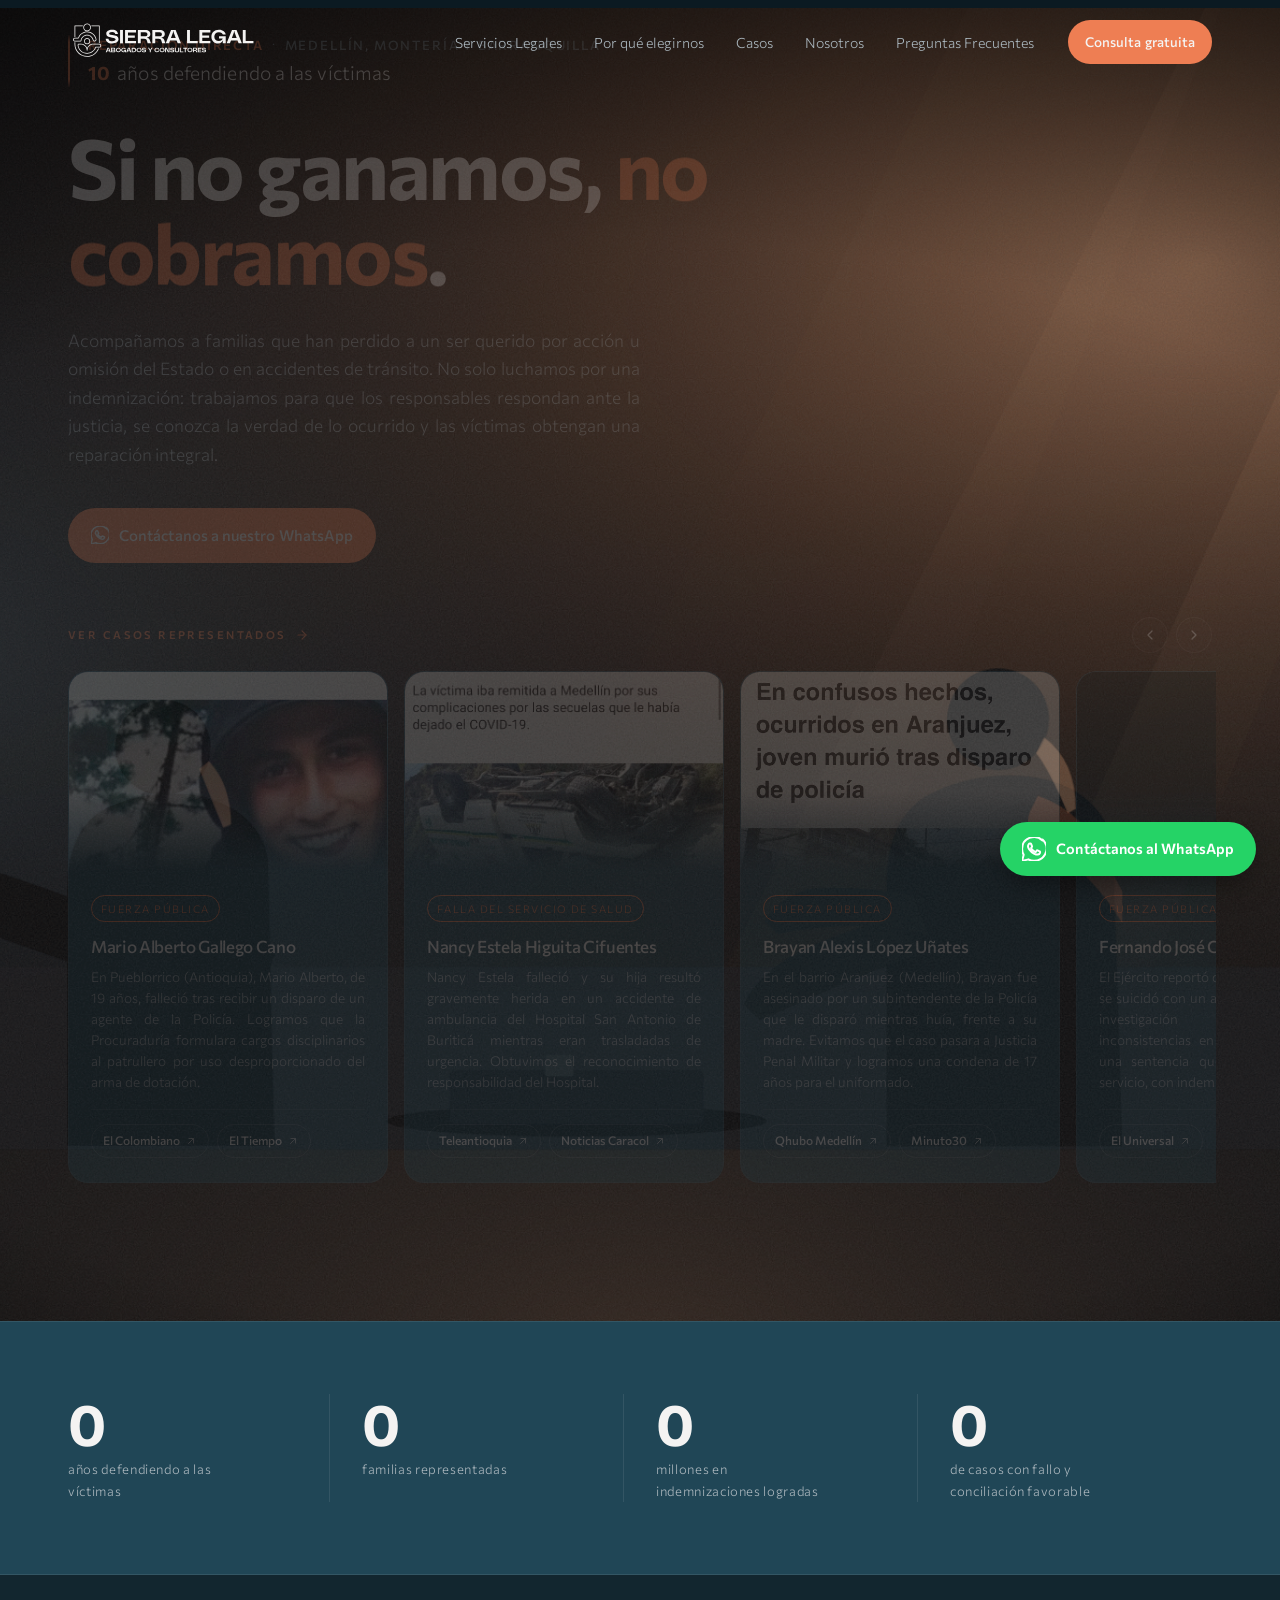
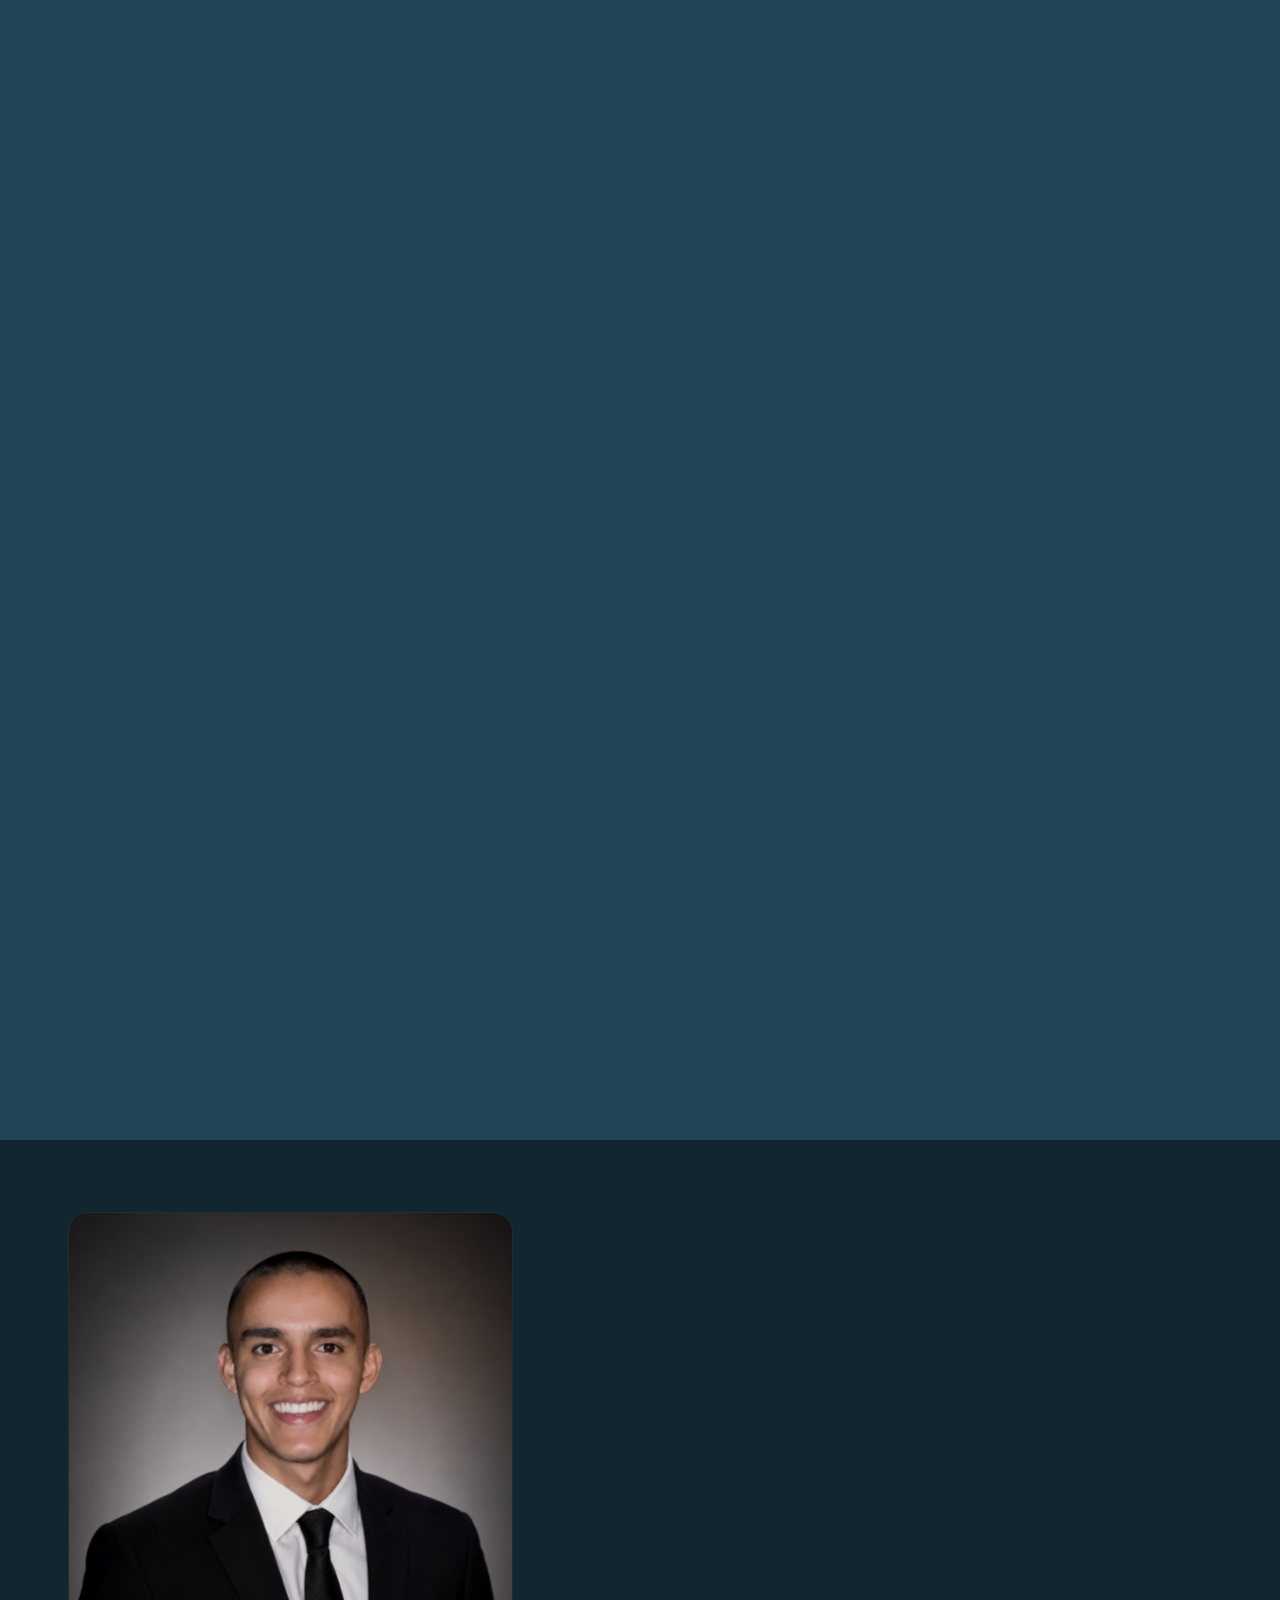
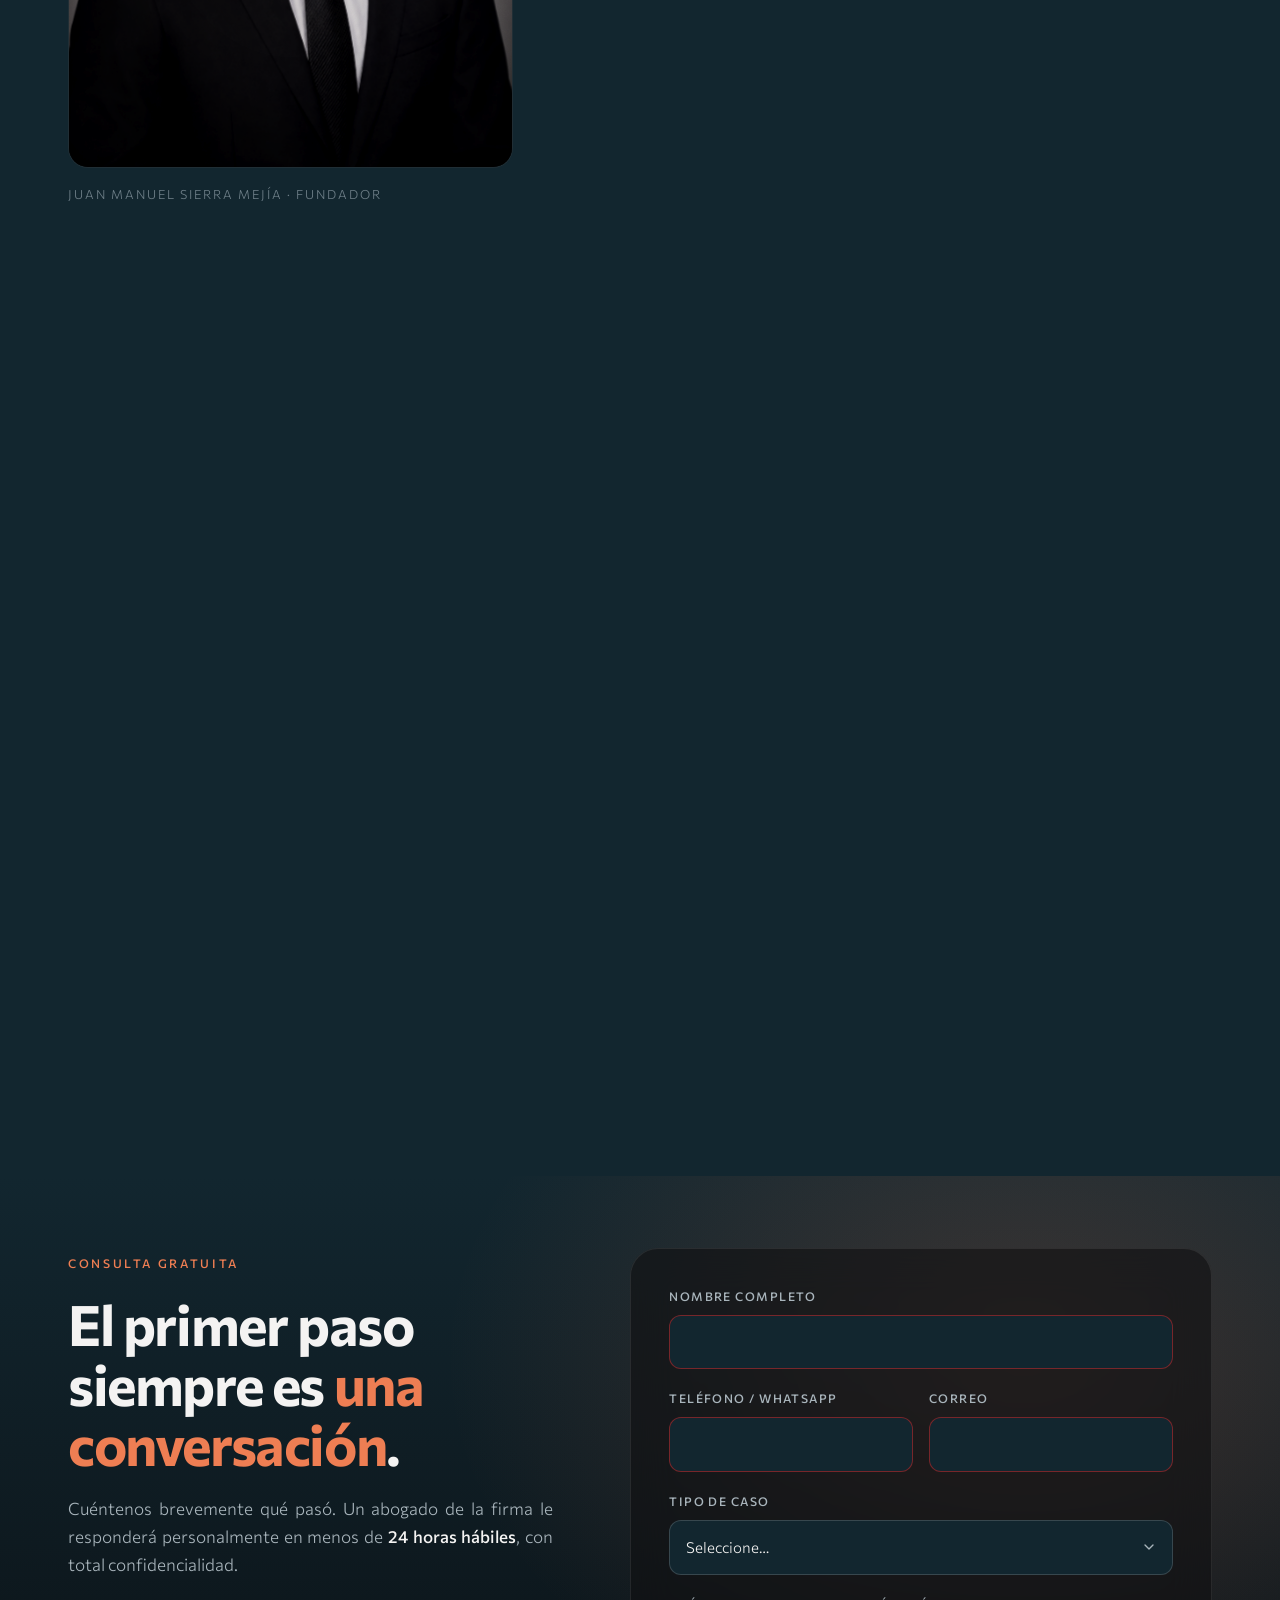
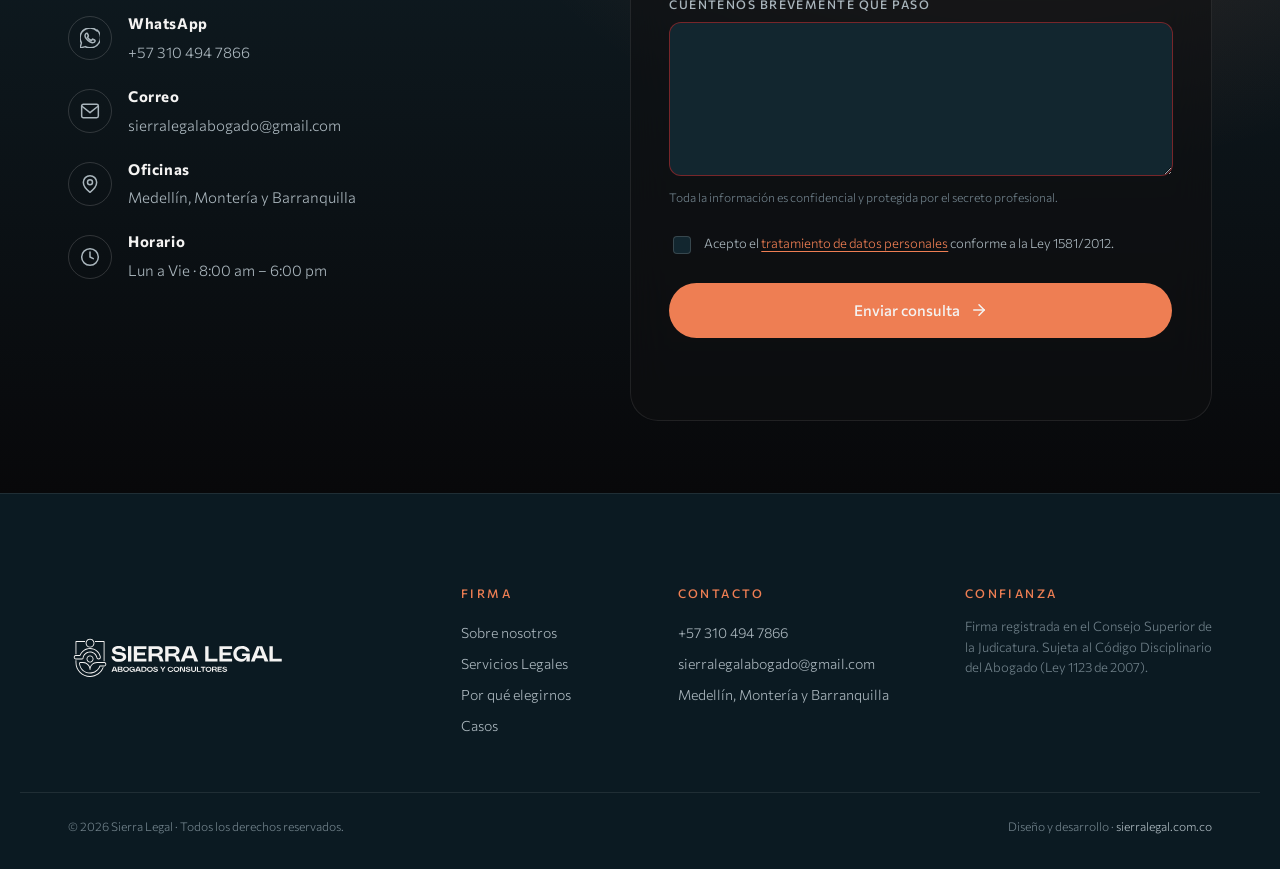
==== commit 1bd33fe6: "Apply 3 UX review recommendations 1. Remove the custom cursor entirely (ring+dot follower) — reporte" ====
--- a/index.html
+++ b/index.html
@@ -17,7 +17,7 @@
   <link rel="preload" as="style" href="https://fonts.googleapis.com/css2?family=Commissioner:wght@300;400;500;600;700&display=swap" />
   <link rel="stylesheet" href="https://fonts.googleapis.com/css2?family=Commissioner:wght@300;400;500;600;700&display=swap" />
 
-  <link rel="stylesheet" href="css/styles.css?v=18" />
+  <link rel="stylesheet" href="css/styles.css?v=19" />
   <link rel="icon" href="assets/logo.svg" type="image/svg+xml" />
 </head>
 <body>
@@ -46,10 +46,9 @@
       </nav>
 
       <div class="nav__actions">
-        <a class="btn btn--ghost btn--sm" href="https://wa.me/573104947866" target="_blank" rel="noopener">
-          <svg viewBox="0 0 24 24" width="16" height="16" fill="none" stroke="currentColor" stroke-width="2" stroke-linecap="round" stroke-linejoin="round" aria-hidden="true"><path d="M17.472 14.382c-.297-.149-1.758-.867-2.03-.966-.273-.099-.471-.148-.67.15-.197.296-.767.966-.94 1.164-.173.199-.347.223-.644.075-.297-.15-1.255-.463-2.39-1.475-.883-.788-1.48-1.761-1.653-2.059-.173-.297-.018-.458.13-.606.134-.133.298-.347.446-.52.149-.174.198-.298.298-.497.099-.198.05-.371-.025-.52-.075-.148-.669-1.611-.916-2.207-.242-.579-.487-.5-.669-.51-.173-.008-.371-.01-.57-.01-.198 0-.52.074-.792.372s-1.04 1.016-1.04 2.479 1.065 2.876 1.213 3.074c.149.198 2.096 3.2 5.077 4.487.709.306 1.263.489 1.694.626.712.226 1.36.194 1.872.118.571-.085 1.758-.719 2.006-1.413.248-.694.248-1.289.173-1.413-.074-.124-.272-.198-.57-.347"/><path d="M20.52 3.449C12.831-3.984.106 1.407.101 11.893c0 2.096.549 4.14 1.595 5.945L0 24l6.335-1.652a11.882 11.882 0 005.688 1.448h.006c9.884 0 15.744-10.75 10.85-18.416a11.851 11.851 0 00-2.359-2.931"/></svg>
-          <span>WhatsApp</span>
-        </a>
+        <!-- Ghost "WhatsApp" nav button removed: redundant with the always-
+             visible floating WhatsApp button (same action, both persistent
+             through scroll) — flagged as confusing repetition. -->
         <a class="btn btn--primary btn--sm" href="#contacto" data-magnetic>Consulta gratuita</a>
       </div>
 
@@ -235,16 +234,6 @@
               <span class="marker__item">Consulta inicial <em>sin costo</em></span>
             </span>
           </div>
-          <span class="marker__index" aria-hidden="true">
-            <span class="marker__index-current" data-marker-current>01</span>
-            <span class="marker__index-sep">/</span>
-            <span class="marker__index-total" data-marker-total>04</span>
-          </span>
-          <span class="marker__pulse" aria-hidden="true">
-            <span class="marker__pulse-core"></span>
-            <span class="marker__pulse-ring"></span>
-            <span class="marker__pulse-ring marker__pulse-ring--2"></span>
-          </span>
         </div>
         <h1 class="hero__title" data-split>
           Si no ganamos, <em>no cobramos</em>.
@@ -892,6 +881,6 @@
 
   <script src="https://cdn.jsdelivr.net/npm/gsap@3.12.5/dist/gsap.min.js"></script>
   <script src="https://cdn.jsdelivr.net/npm/gsap@3.12.5/dist/ScrollTrigger.min.js"></script>
-  <script src="js/main.js?v=11"></script>
+  <script src="js/main.js?v=12"></script>
 </body>
 </html>
--- a/css/styles.css
+++ b/css/styles.css
@@ -345,7 +345,7 @@
    ============================================================ */
 .marker {
   display: inline-grid;
-  grid-template-columns: auto 1fr auto auto;
+  grid-template-columns: auto 1fr;
   align-items: stretch;
   gap: 18px;
   padding: 4px 0;
@@ -392,10 +392,13 @@
 /* Top line: static positioning label */
 .marker__label {
   display: inline-flex; align-items: baseline; gap: 8px;
-  font-size: 10.5px;
-  letter-spacing: 0.28em;
+  flex-wrap: wrap;
+  row-gap: 4px;
+  font-size: 13px;
+  letter-spacing: 0.14em;
   text-transform: uppercase;
   font-weight: 600;
+  line-height: 1.5;
 }
 .marker__label-text { color: var(--coral); }
 .marker__label-text--muted { color: var(--text-mute); font-weight: 500; }
@@ -410,7 +413,7 @@
   position: relative;
   display: block;
   min-height: 1.5em;
-  min-width: 260px; /* JS locks final value from widest item */
+  min-width: 280px; /* JS locks final value from widest item */
   font-size: 15px;
   line-height: 1.4;
   color: var(--cream);
@@ -429,7 +432,7 @@
     filter 500ms var(--ease-out);
   font-family: var(--font-sans);
   font-weight: 300;
-  font-size: 17px;
+  font-size: 19px;
   letter-spacing: 0.005em;
   color: var(--cream);
 }
@@ -456,68 +459,16 @@
   top: auto; left: auto;
 }
 
-/* Right: numeric index counter, like an editorial page marker */
-.marker__index {
-  display: inline-flex; align-items: flex-start;
-  gap: 2px;
-  padding-top: 3px;
-  font-family: var(--font-sans);
-  font-size: 10.5px;
-  letter-spacing: 0.18em;
-  color: var(--text-mute);
-  font-variant-numeric: tabular-nums;
-  font-weight: 500;
-}
-.marker__index-current {
-  color: var(--cream);
-  transition: color 400ms var(--ease-out);
-}
-.marker__index-sep {
-  color: var(--text-mute);
-  opacity: 0.6;
-}
-.marker__index-total { color: var(--text-mute); }
-
-/* Far right: pulse indicator — subtle "live" signal */
-.marker__pulse {
-  position: relative;
-  width: 10px; height: 10px;
-  align-self: flex-start;
-  margin-top: 5px;
-  flex-shrink: 0;
-}
-.marker__pulse-core {
-  position: absolute; inset: 3px;
-  border-radius: 50%;
-  background: var(--coral);
-  box-shadow: 0 0 10px var(--coral);
-}
-.marker__pulse-ring {
-  position: absolute; inset: 0;
-  border-radius: 50%;
-  border: 1px solid var(--coral);
-  opacity: 0;
-  animation: markerRing 2.6s cubic-bezier(0.16, 1, 0.3, 1) infinite;
-}
-.marker__pulse-ring--2 { animation-delay: 1.3s; }
-@keyframes markerRing {
-  0%   { opacity: 0.9; transform: scale(0.35); }
-  70%  { opacity: 0;   transform: scale(2.4); }
-  100% { opacity: 0;   transform: scale(2.4); }
-}
-
 /* Mobile: tighten spacing, allow wrap */
 @media (max-width: 640px) {
-  .marker { gap: 14px; grid-template-columns: auto 1fr auto; }
-  .marker__pulse { display: none; }
+  .marker { gap: 14px; }
   .marker__track { min-width: 0; font-size: 15px; }
-  .marker__item { font-size: 15px; white-space: normal; }
-  .marker__label { font-size: 10px; }
+  .marker__item { font-size: 16px; white-space: normal; }
+  .marker__label { font-size: 12px; }
 }
 
 @media (prefers-reduced-motion: reduce) {
   .marker__rule::after { animation: none; opacity: 0.4; }
-  .marker__pulse-ring { animation: none; opacity: 0; }
   .marker__item {
     transition: none; filter: none;
     transform: translateY(0);
@@ -1443,55 +1394,9 @@
 /* Marker: JS mounted */
 html.js .no-js-only { display: none; }
 
-/* ============================================================
-   CUSTOM CURSOR (desktop, pointer-fine devices only)
-   ============================================================ */
-.cursor {
-  position: fixed;
-  top: 0; left: 0;
-  pointer-events: none;
-  z-index: 9999;
-  mix-blend-mode: difference;
-  opacity: 0;
-  will-change: transform;
-}
-.cursor__dot {
-  position: absolute; top: -3px; left: -3px;
-  width: 6px; height: 6px;
-  background: #F4EEE4;
-  border-radius: 50%;
-  transition: transform 300ms var(--ease-out), opacity 200ms var(--ease-out);
-}
-.cursor__ring {
-  position: absolute; top: -18px; left: -18px;
-  width: 36px; height: 36px;
-  border: 1px solid rgba(244,238,228,0.6);
-  border-radius: 50%;
-  transition: transform 400ms var(--ease-out),
-              border-color 300ms var(--ease-out),
-              width 300ms var(--ease-out),
-              height 300ms var(--ease-out),
-              top 300ms var(--ease-out),
-              left 300ms var(--ease-out);
-}
-.cursor.is-visible { opacity: 1; }
-.cursor.is-hover .cursor__dot { transform: scale(0); }
-.cursor.is-hover .cursor__ring {
-  width: 56px; height: 56px; top: -28px; left: -28px;
-  border-color: rgba(244,238,228,0.9);
-}
-.cursor.is-press .cursor__ring { transform: scale(0.85); }
-
-/* Enable custom cursor only on pointer-fine (no touch) */
-@media (pointer: fine) {
-  html.js body { cursor: none; }
-  html.js body a, html.js body button, html.js body [role="button"],
-  html.js body input, html.js body textarea, html.js body select,
-  html.js body label { cursor: none; }
-}
-@media (pointer: coarse), (prefers-reduced-motion: reduce) {
-  .cursor { display: none; }
-}
+/* Custom cursor removed per user feedback — it was reported uncomfortable
+   to use. Native system cursor now shows everywhere (no cursor:none
+   overrides), including the default pointer on links/buttons. */
 
 /* ============================================================
    MOUSE PARALLAX GROUPS
@@ -1656,6 +1561,5 @@
    REDUCED-MOTION overrides for all micro-motions
    ============================================================ */
 @media (prefers-reduced-motion: reduce) {
-  .cursor { display: none !important; }
   * { transition-duration: 0.01ms !important; animation-duration: 0.01ms !important; }
 }
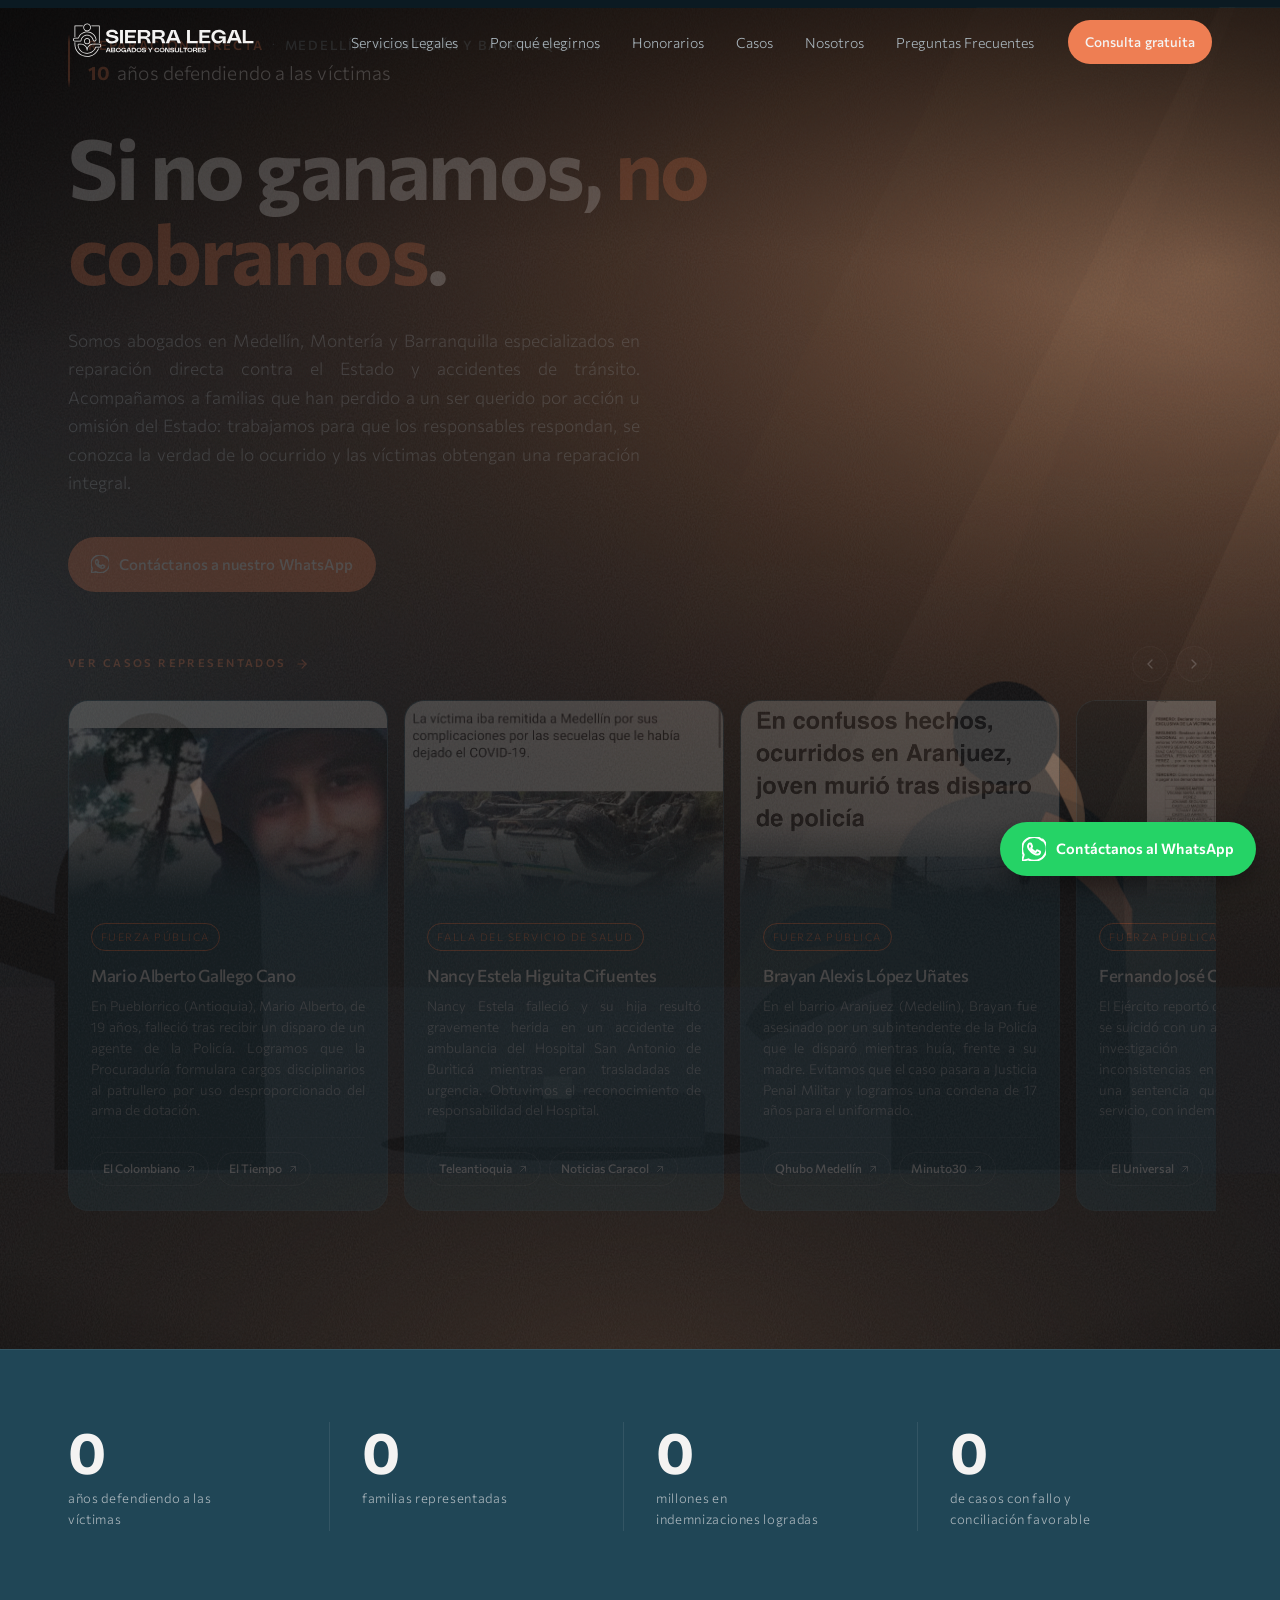
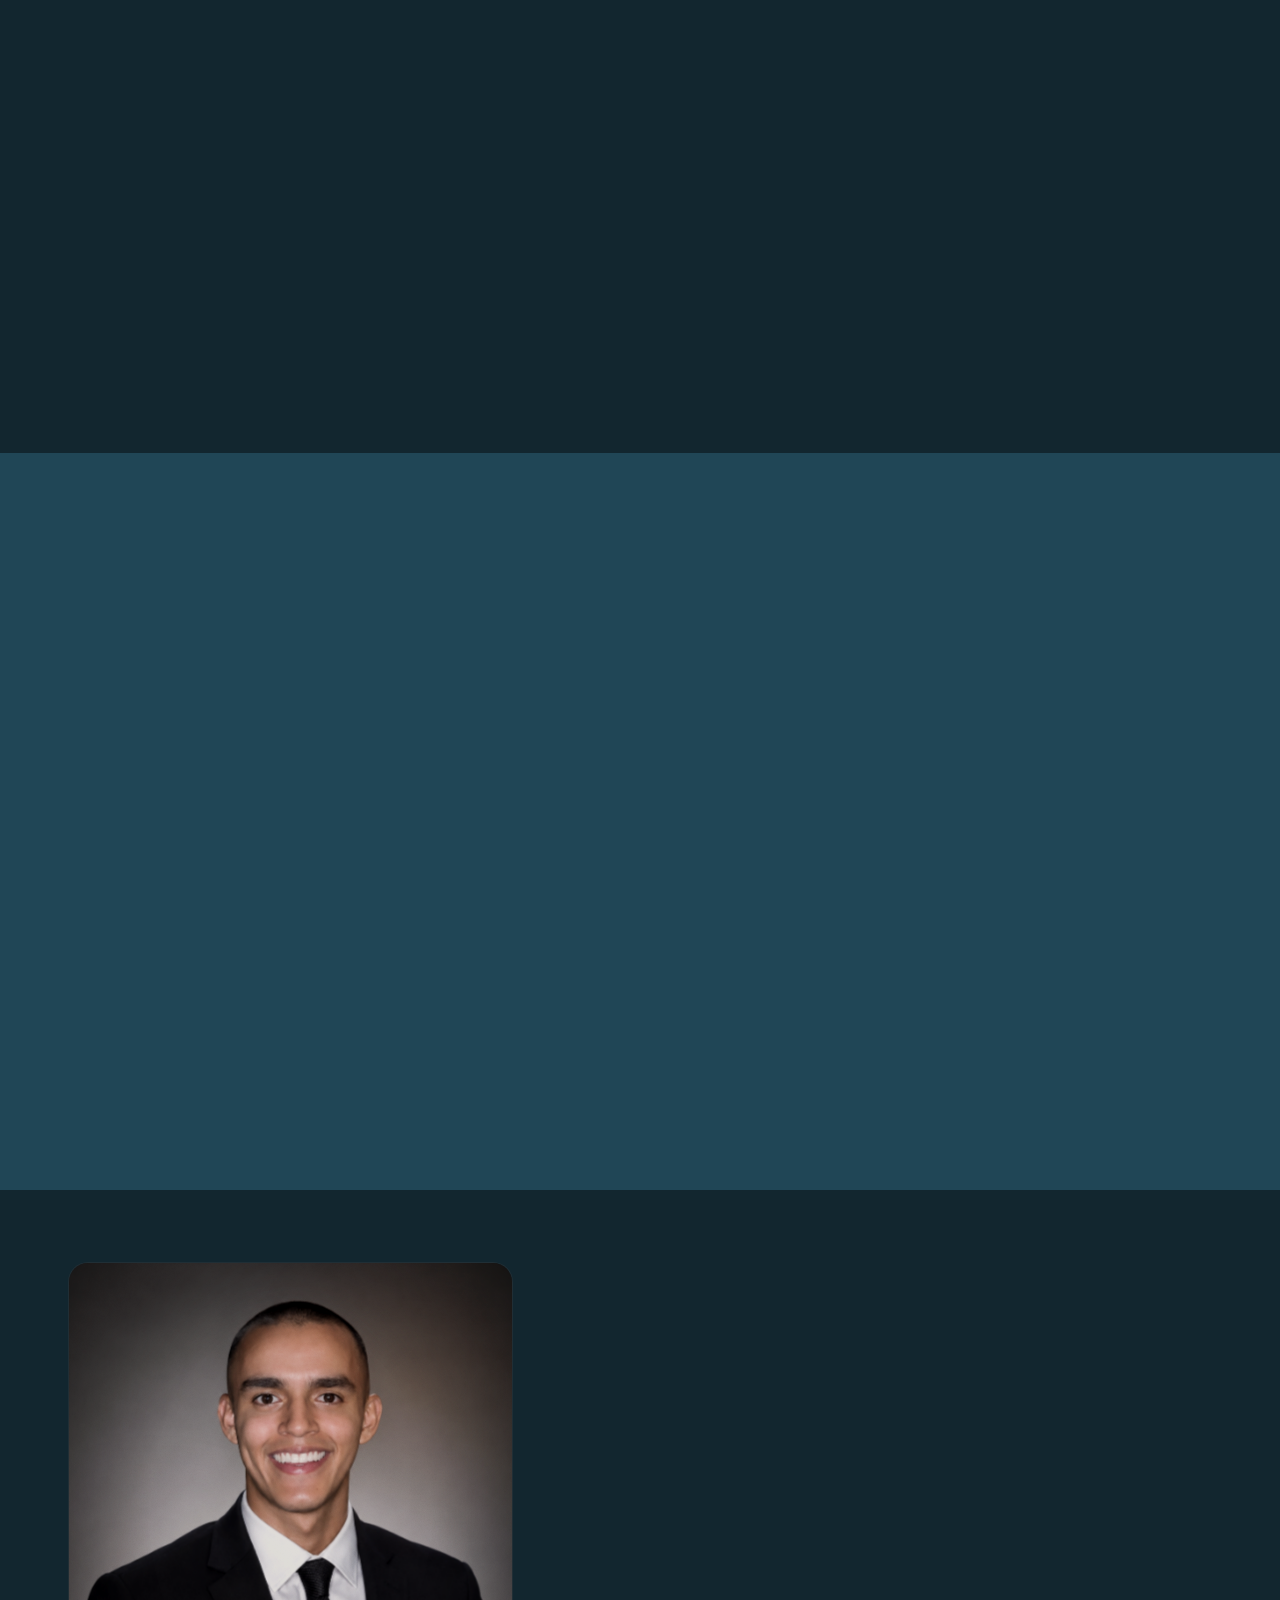
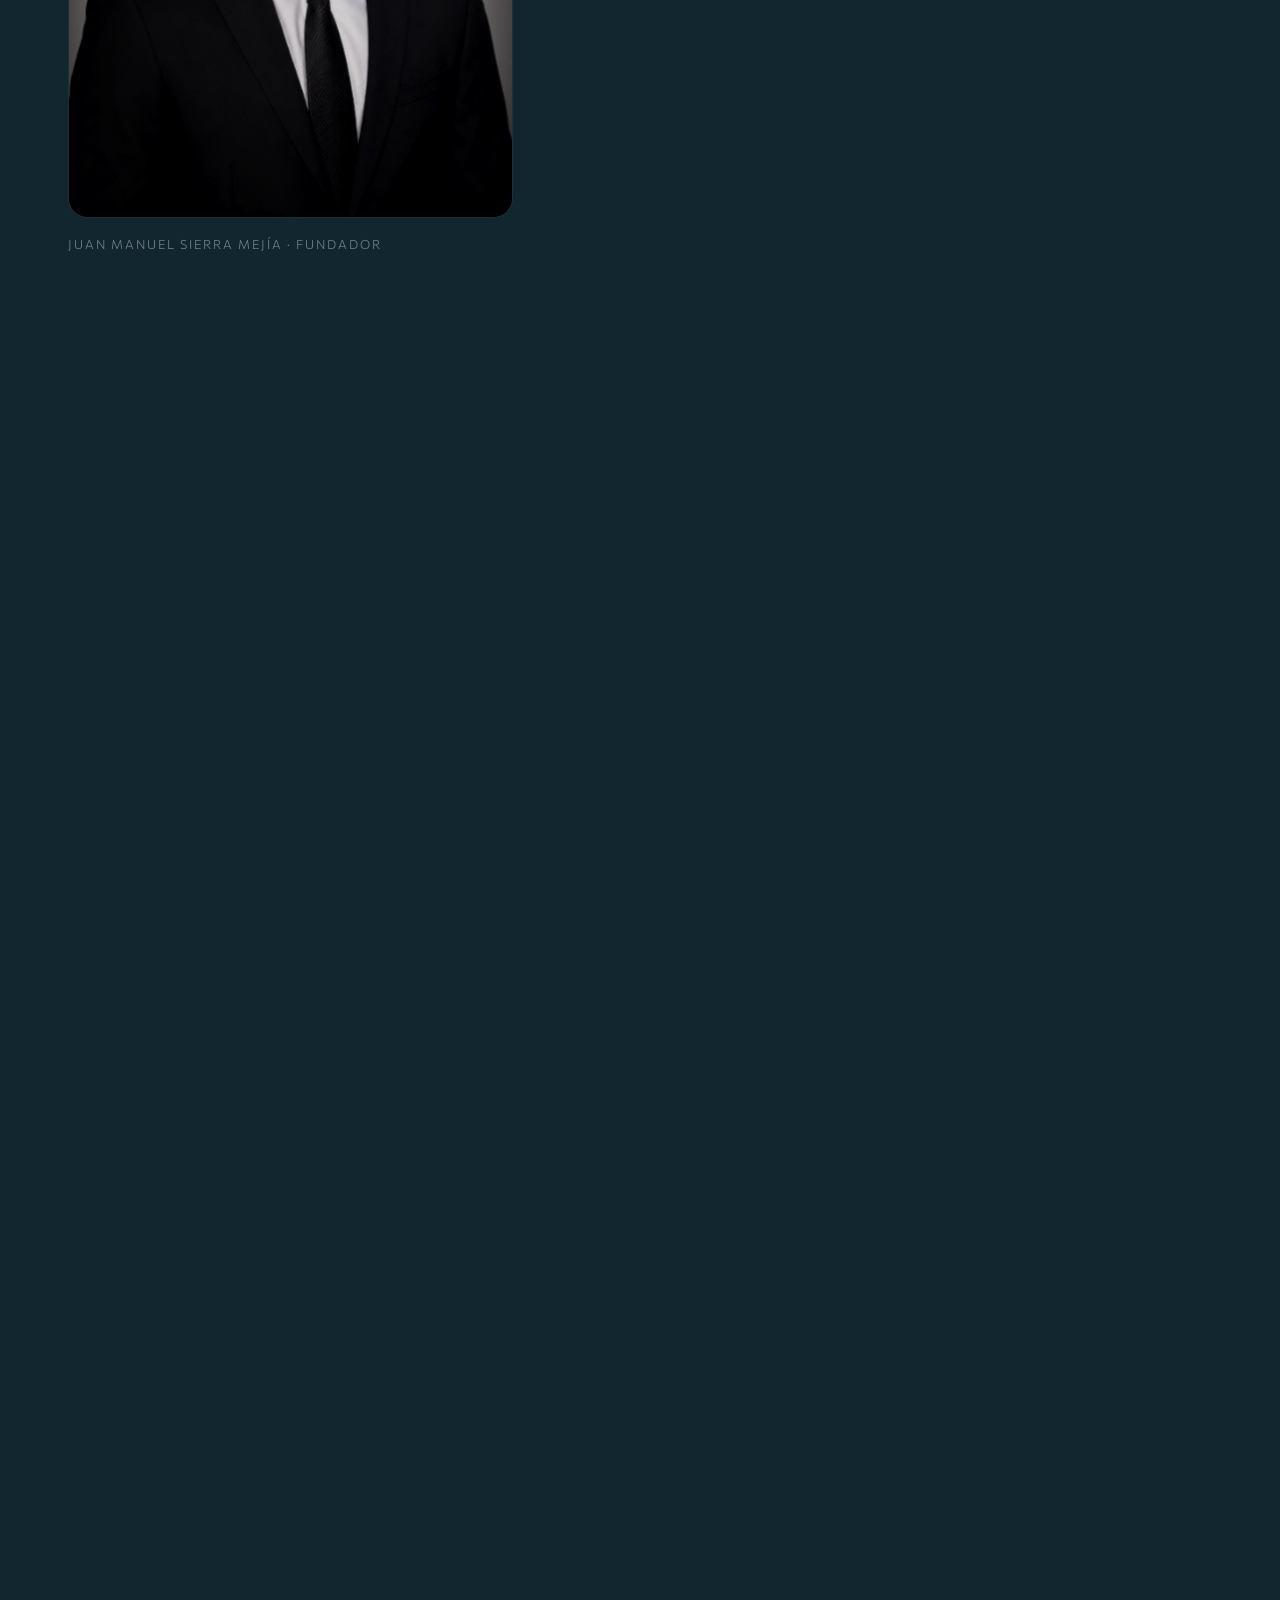
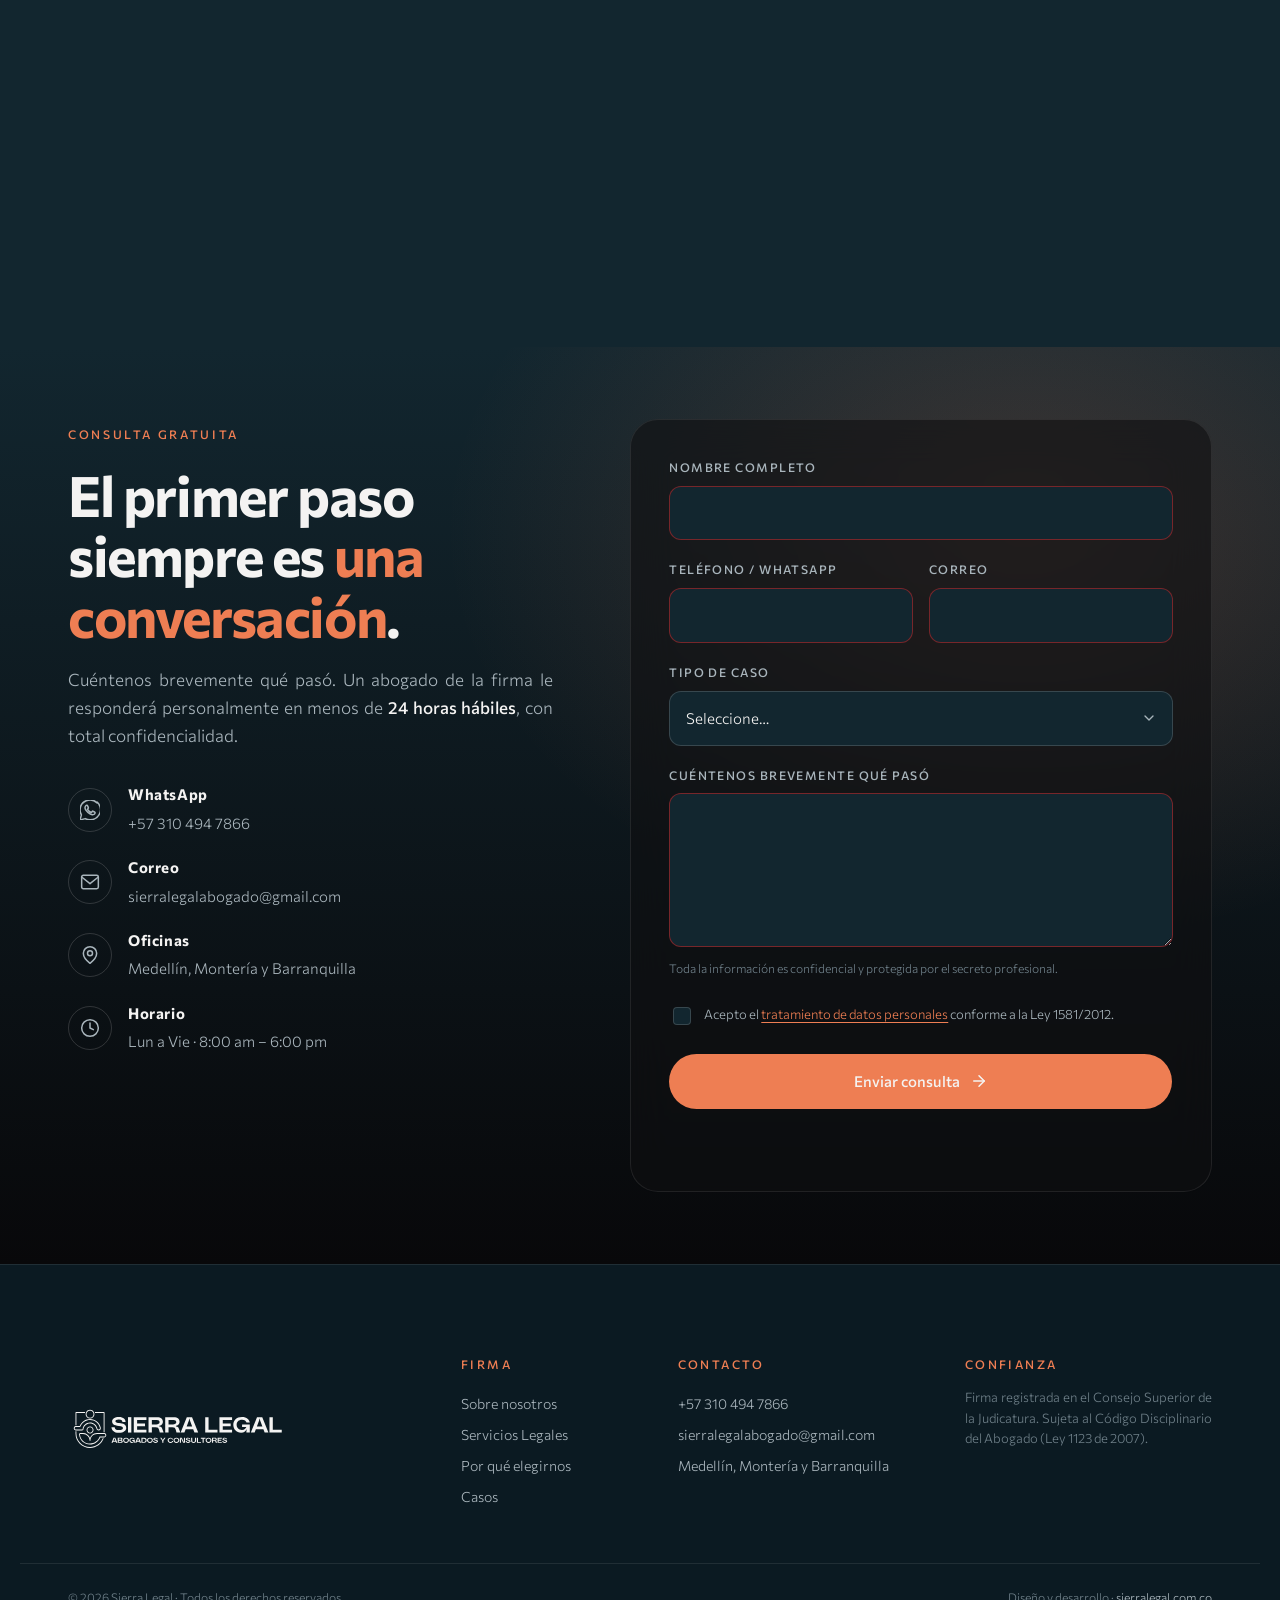
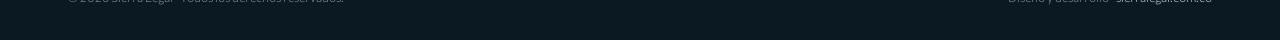
==== commit e79fc846: "SEO/GEO: expand services, add honorarios section, grow FAQ to 12 items Targets "abogados medellín" s" ====
--- a/index.html
+++ b/index.html
@@ -4,8 +4,8 @@
   <meta charset="utf-8" />
   <meta name="viewport" content="width=device-width, initial-scale=1, viewport-fit=cover" />
   <meta name="theme-color" content="#0A0A0B" />
-  <title>Sierra Legal — Reparación directa para familias que buscan justicia</title>
-  <meta name="description" content="Firma de abogados con oficinas en Medellín, Montería y Barranquilla especializada en reparación directa contra el Estado. Acompañamos a familias que han perdido a un ser querido a lograr la indemnización que merecen." />
+  <title>Abogados en Medellín | Sierra Legal — Reparación directa</title>
+  <meta name="description" content="Abogados en Medellín especializados en reparación directa contra el Estado, accidentes de tránsito y derecho administrativo. Oficinas en Medellín, Montería y Barranquilla. Consulta gratuita — solo cobramos si ganamos." />
   <meta property="og:title" content="Sierra Legal · Abogados y Consultores" />
   <meta property="og:description" content="Justicia y reparación directa contra el Estado. Acompañamos a familias en el proceso de reparación integral." />
   <meta property="og:type" content="website" />
@@ -19,6 +19,75 @@
 
   <link rel="stylesheet" href="css/styles.css?v=19" />
   <link rel="icon" href="assets/logo.svg" type="image/svg+xml" />
+
+  <script type="application/ld+json">
+  {
+    "@context": "https://schema.org",
+    "@type": "FAQPage",
+    "mainEntity": [
+      {
+        "@type": "Question",
+        "name": "¿Cuánto tarda un proceso de reparación directa?",
+        "acceptedAnswer": { "@type": "Answer", "text": "Un caso típico de reparación directa toma entre 2 y 4 años en primera instancia ante los Juzgados Administrativos del Circuito. En segunda instancia ante el Tribunal Administrativo pueden pasar 1 a 2 años más. Cada proceso es distinto: en la consulta inicial Sierra Legal da una expectativa honesta sobre el caso concreto." }
+      },
+      {
+        "@type": "Question",
+        "name": "¿Cuánto cuesta contratar a Sierra Legal?",
+        "acceptedAnswer": { "@type": "Answer", "text": "La consulta y asesoría siempre es gratuita. La mayoría de los casos se trabajan bajo el modelo de honorarios a resultado (cuota litis): el cliente no paga honorarios profesionales durante el proceso; la remuneración se causa únicamente si se obtiene una indemnización favorable. Los gastos de trámite (peritos, copias, notificaciones) son asumidos por Sierra Legal." }
+      },
+      {
+        "@type": "Question",
+        "name": "¿Qué documentos necesito llevar a la consulta?",
+        "acceptedAnswer": { "@type": "Answer", "text": "Ninguno en particular. Sierra Legal se encarga de solicitar y recopilar toda la documentación necesaria una vez toma el caso." }
+      },
+      {
+        "@type": "Question",
+        "name": "¿Hay un plazo para demandar al Estado?",
+        "acceptedAnswer": { "@type": "Answer", "text": "Sí. La regla general es 2 años contados desde la ocurrencia del daño, o desde que fue posible conocerlo. Vencido ese plazo, la acción caduca." }
+      },
+      {
+        "@type": "Question",
+        "name": "¿Atienden casos fuera de Medellín, Montería y Barranquilla?",
+        "acceptedAnswer": { "@type": "Answer", "text": "Sí. Sierra Legal atiende casos en todo el territorio nacional. Las oficinas principales están en Medellín, Montería y Barranquilla, con consultas virtuales por videollamada para familias en otras ciudades o municipios." }
+      },
+      {
+        "@type": "Question",
+        "name": "¿Cómo elijo un buen abogado en Medellín?",
+        "acceptedAnswer": { "@type": "Answer", "text": "Verifique que le muestre casos reales y verificables (no solo promesas), que le explique cómo se pagan los honorarios antes de firmar, y que le hable en un lenguaje claro y sin tecnicismos innecesarios. Un abogado que evita hablar de plazos o de costos suele ser una señal de alerta." }
+      },
+      {
+        "@type": "Question",
+        "name": "Mi familiar murió por una acción de la Policía o el Ejército, ¿puedo demandar al Estado?",
+        "acceptedAnswer": { "@type": "Answer", "text": "Sí. Si la muerte o lesión ocurrió por acción u omisión de una entidad estatal —Ejército, Armada, Policía, Fiscalía, INPEC, un hospital público, un municipio o un departamento—, existe la acción de reparación directa para que el Estado responda patrimonialmente por el daño causado. Sierra Legal ha representado casos de este tipo, incluso cuando en un principio no parecía haber responsabilidad clara del Estado." }
+      },
+      {
+        "@type": "Question",
+        "name": "¿Cuánto dinero puedo recibir de indemnización?",
+        "acceptedAnswer": { "@type": "Answer", "text": "No hay una cifra fija porque depende del daño específico (perjuicios morales, lucro cesante, daño a la vida en relación) y varía caso por caso. Sierra Legal ha logrado más de $2.000 millones en indemnizaciones para más de 50 familias representadas, con un 97% de casos resueltos con fallo o conciliación favorable." }
+      },
+      {
+        "@type": "Question",
+        "name": "La versión oficial dice que fue en cumplimiento del deber o un accidente, ¿igual puedo hacer algo?",
+        "acceptedAnswer": { "@type": "Answer", "text": "Sí. La versión oficial de una entidad estatal no siempre coincide con lo que realmente ocurrió. Sierra Legal ha llevado casos donde una investigación demostró inconsistencias graves en la versión inicial y se logró una sentencia que reconoció la falla del servicio." }
+      },
+      {
+        "@type": "Question",
+        "name": "Tuve un accidente de tránsito y la aseguradora no quiere pagar, ¿qué hago?",
+        "acceptedAnswer": { "@type": "Answer", "text": "Se puede reclamar directamente aunque la aseguradora se resista. Sierra Legal gestiona reclamaciones de SOAT en su totalidad —gastos médicos, incapacidades, indemnización por lesiones y compensación por fallecimiento— e identifica las excusas técnicas que las aseguradoras usan para dilatar o negar un pago legítimo." }
+      },
+      {
+        "@type": "Question",
+        "name": "¿Cómo sé si tengo un caso válido o si estaría perdiendo el tiempo?",
+        "acceptedAnswer": { "@type": "Answer", "text": "La forma más rápida de saberlo es una consulta gratuita, donde un abogado de Sierra Legal evalúa la situación y da una respuesta honesta, incluso si es que no hay caso. La firma no acepta casos que no pueda defender con convicción." }
+      },
+      {
+        "@type": "Question",
+        "name": "¿Qué diferencia a Sierra Legal de otros abogados en Medellín?",
+        "acceptedAnswer": { "@type": "Answer", "text": "Tres cosas: solo cobra honorarios si gana el caso y asume todos los gastos del proceso desde el primer día; es una firma especializada en reparación directa y accidentes, no generalista; y tiene 10 años de trayectoria con casos de cobertura mediática nacional en medios como El Tiempo, El Colombiano y Noticias Caracol." }
+      }
+    ]
+  }
+  </script>
 </head>
 <body>
   <a class="skip-link" href="#main">Saltar al contenido</a>
@@ -40,6 +109,7 @@
       <nav class="nav__links" aria-label="Navegación principal">
         <a href="#areas">Servicios Legales</a>
         <a href="#porque-elegirnos">Por qué elegirnos</a>
+        <a href="#honorarios">Honorarios</a>
         <a href="#casos">Casos</a>
         <a href="#nosotros">Nosotros</a>
         <a href="#faq">Preguntas Frecuentes</a>
@@ -60,6 +130,7 @@
     <div class="nav__mobile" data-mobile-menu aria-hidden="true">
       <a href="#areas">Servicios Legales</a>
       <a href="#porque-elegirnos">Por qué elegirnos</a>
+      <a href="#honorarios">Honorarios</a>
       <a href="#casos">Casos</a>
       <a href="#nosotros">Nosotros</a>
       <a href="#faq">Preguntas Frecuentes</a>
@@ -239,8 +310,8 @@
           Si no ganamos, <em>no cobramos</em>.
         </h1>
         <p class="hero__lead" data-reveal>
-          Acompañamos a familias que han perdido a un ser querido por acción u omisión del Estado o en accidentes de tránsito.
-          No solo luchamos por una indemnización: trabajamos para que los responsables respondan ante la justicia,
+          Somos abogados en Medellín, Montería y Barranquilla especializados en reparación directa contra el Estado y accidentes de tránsito.
+          Acompañamos a familias que han perdido a un ser querido por acción u omisión del Estado: trabajamos para que los responsables respondan,
           se conozca la verdad de lo ocurrido y las víctimas obtengan una reparación integral.
         </p>
         <div class="hero__cta" data-reveal>
@@ -458,6 +529,7 @@
       <div class="container">
         <header class="section-head" data-reveal-group>
           <h2 id="areas-title" class="section-head__title section-head__title--standalone">Servicios Legales</h2>
+          <p class="section-head__lead">Como abogados en Medellín, nos enfocamos en los casos donde el Estado, una aseguradora o un empleador suelen evadir su responsabilidad.</p>
         </header>
 
         <ul class="areas__grid" data-reveal-group>
@@ -483,6 +555,54 @@
             </span>
             <h3>Derecho administrativo</h3>
             <p>Nulidad y restablecimiento del derecho, acciones de tutela, controversias contractuales con el Estado. Acompañamos a empresas y particulares en litigios administrativos.</p>
+          </li>
+
+          <li class="area-card">
+            <span class="area-card__icon" aria-hidden="true">
+              <svg viewBox="0 0 24 24" fill="none" stroke="currentColor" stroke-width="1.5" stroke-linecap="round" stroke-linejoin="round"><path d="M3 18a9 9 0 0 1 18 0"/><path d="M3 18h18"/><path d="M12 3v4"/></svg>
+            </span>
+            <h3>Accidentes laborales</h3>
+            <p>Si sufrió un accidente en su lugar de trabajo y la empresa o la ARL no reconocen las prestaciones que le corresponden, lo representamos en el reclamo de incapacidades, indemnización por lesiones y, si aplica, pensión de invalidez.</p>
+          </li>
+
+          <li class="area-card">
+            <span class="area-card__icon" aria-hidden="true">
+              <svg viewBox="0 0 24 24" fill="none" stroke="currentColor" stroke-width="1.5" stroke-linecap="round" stroke-linejoin="round"><path d="M21 11.5a8.4 8.4 0 0 1-4.5 7.6 8.4 8.4 0 0 1-8.8-.6L3 21l1.9-5.7a8.4 8.4 0 0 1 4.7-11.4 8.4 8.4 0 0 1 11 5.6 8.5 8.5 0 0 1 .4 2z"/><path d="M12 8v4"/><path d="M12 16h.01"/></svg>
+            </span>
+            <h3>Acoso laboral</h3>
+            <p>Documentamos y demandamos casos de acoso laboral con la evidencia que la ley exige: comunicaciones, testigos y cronología de los hechos. Buscamos la indemnización por el daño moral y, cuando corresponde, el reintegro.</p>
+          </li>
+
+          <li class="area-card">
+            <span class="area-card__icon" aria-hidden="true">
+              <svg viewBox="0 0 24 24" fill="none" stroke="currentColor" stroke-width="1.5" stroke-linecap="round" stroke-linejoin="round"><path d="M22 12h-4l-3 9L9 3l-3 9H2"/></svg>
+            </span>
+            <h3>Incapacidad laboral y enfermedades profesionales</h3>
+            <p>Cuando una enfermedad de origen laboral no es reconocida por la EPS o la ARL, gestionamos la calificación de origen y pérdida de capacidad laboral, y reclamamos las prestaciones económicas correspondientes.</p>
+          </li>
+
+          <li class="area-card">
+            <span class="area-card__icon" aria-hidden="true">
+              <svg viewBox="0 0 24 24" fill="none" stroke="currentColor" stroke-width="1.5" stroke-linecap="round" stroke-linejoin="round"><circle cx="12" cy="12" r="9"/><path d="M12 8v8"/><path d="M8 12h8"/></svg>
+            </span>
+            <h3>Responsabilidad médica</h3>
+            <p>Representamos a pacientes y familias afectados por negligencia o falla en la prestación de un servicio de salud público. Buscamos que la entidad responda y que la familia obtenga la reparación integral por los perjuicios causados.</p>
+          </li>
+
+          <li class="area-card">
+            <span class="area-card__icon" aria-hidden="true">
+              <svg viewBox="0 0 24 24" fill="none" stroke="currentColor" stroke-width="1.5" stroke-linecap="round" stroke-linejoin="round"><rect x="3" y="7" width="18" height="13" rx="2"/><path d="M8 7V5a2 2 0 0 1 2-2h4a2 2 0 0 1 2 2v2"/><path d="M3 13h18"/></svg>
+            </span>
+            <h3>Derecho laboral</h3>
+            <p>Asesoramos a trabajadores en demandas por despido injustificado, prestaciones sociales no pagadas y liquidaciones incorrectas — que reciba exactamente lo que la ley laboral colombiana le reconoce.</p>
+          </li>
+
+          <li class="area-card">
+            <span class="area-card__icon" aria-hidden="true">
+              <svg viewBox="0 0 24 24" fill="none" stroke="currentColor" stroke-width="1.5" stroke-linecap="round" stroke-linejoin="round"><path d="M12 2l2.5 5.5L20 9l-4 4 1 6-5-3-5 3 1-6-4-4 5.5-1.5z"/></svg>
+            </span>
+            <h3>Víctimas y fuerza pública</h3>
+            <p>Representamos a integrantes de la fuerza pública y a sus familias en casos de lesión o muerte durante el servicio, incluyendo situaciones donde la versión oficial no coincide con los hechos.</p>
           </li>
         </ul>
       </div>
@@ -561,6 +681,37 @@
               <h3>Resultados que generan confianza.</h3>
               <p>Nuestra trayectoria está respaldada por casos de alto impacto y decisiones favorables que han tenido reconocimiento nacional. Nuestra mejor carta de presentación son los resultados obtenidos para nuestros clientes.</p>
             </div>
+          </li>
+        </ul>
+      </div>
+    </section>
+
+    <!-- ============ HONORARIOS ============ -->
+    <section class="pricing" id="honorarios" aria-labelledby="pricing-title">
+      <div class="container">
+        <header class="section-head" data-reveal-group>
+          <span class="eyebrow">Honorarios</span>
+          <h2 id="pricing-title" class="section-head__title">
+            ¿Cuánto cuesta un <em>abogado en Medellín</em>?
+          </h2>
+          <p class="section-head__lead">Sin sorpresas ni letra pequeña: así es como se paga trabajar con Sierra Legal.</p>
+        </header>
+
+        <ul class="areas__grid pricing__grid" data-reveal-group>
+          <li class="area-card">
+            <span class="area-card__icon" aria-hidden="true">
+              <svg viewBox="0 0 24 24" fill="none" stroke="currentColor" stroke-width="1.5" stroke-linecap="round" stroke-linejoin="round"><path d="M17.472 14.382c-.297-.149-1.758-.867-2.03-.966-.273-.099-.471-.148-.67.15-.197.296-.767.966-.94 1.164-.173.199-.347.223-.644.075-.297-.15-1.255-.463-2.39-1.475-.883-.788-1.48-1.761-1.653-2.059-.173-.297-.018-.458.13-.606.134-.133.298-.347.446-.52.149-.174.198-.298.298-.497.099-.198.05-.371-.025-.52-.075-.148-.669-1.611-.916-2.207-.242-.579-.487-.5-.669-.51-.173-.008-.371-.01-.57-.01-.198 0-.52.074-.792.372s-1.04 1.016-1.04 2.479 1.065 2.876 1.213 3.074c.149.198 2.096 3.2 5.077 4.487.709.306 1.263.489 1.694.626.712.226 1.36.194 1.872.118.571-.085 1.758-.719 2.006-1.413.248-.694.248-1.289.173-1.413-.074-.124-.272-.198-.57-.347"/><path d="M20.52 3.449C12.831-3.984.106 1.407.101 11.893c0 2.096.549 4.14 1.595 5.945L0 24l6.335-1.652a11.882 11.882 0 005.688 1.448h.006c9.884 0 15.744-10.75 10.85-18.416a11.851 11.851 0 00-2.359-2.931"/></svg>
+            </span>
+            <h3>Consulta inicial gratuita</h3>
+            <p>La consulta y la asesoría con Sierra Legal siempre son gratuitas. Cuéntenos qué pasó y un abogado de la firma le dará una primera evaluación honesta de su caso, sin costo y sin compromiso.</p>
+          </li>
+
+          <li class="area-card">
+            <span class="area-card__icon" aria-hidden="true">
+              <svg viewBox="0 0 24 24" fill="none" stroke="currentColor" stroke-width="1.5" stroke-linecap="round" stroke-linejoin="round"><circle cx="12" cy="12" r="9"/><path d="M11 8h1v5h1"/><path d="M11 16h2"/></svg>
+            </span>
+            <h3>Honorarios por resultado — cuota de éxito</h3>
+            <p>La mayoría de nuestros casos se trabajan bajo el modelo de cuota litis: usted no paga honorarios durante el proceso. Nuestra remuneración se causa únicamente si obtenemos una indemnización favorable, y los gastos de trámite —peritos, copias, notificaciones— corren por cuenta de Sierra Legal desde el inicio.</p>
           </li>
         </ul>
       </div>
@@ -703,6 +854,69 @@
               <p>Sí. Atendemos casos en todo el territorio nacional. Nuestras oficinas principales están ubicadas en las ciudades de Medellín, Montería y Barranquilla, y realizamos consultas virtuales por videollamada para familias en otras ciudades o municipios.</p>
             </div>
           </li>
+          <li class="faq__item">
+            <button class="faq__q" aria-expanded="false" data-faq>
+              <span>¿Cómo elijo un buen abogado en Medellín?</span>
+              <span class="faq__icon" aria-hidden="true"></span>
+            </button>
+            <div class="faq__a">
+              <p>Verifique tres cosas antes de contratar: que le muestre casos reales y verificables, no solo promesas; que le explique claramente cómo se pagan los honorarios antes de firmar; y que le hable en un lenguaje claro, sin tecnicismos innecesarios. Un abogado que evita hablar de plazos o de costos suele ser una señal de alerta.</p>
+            </div>
+          </li>
+          <li class="faq__item">
+            <button class="faq__q" aria-expanded="false" data-faq>
+              <span>Mi familiar murió por una acción de la Policía o el Ejército, ¿puedo demandar al Estado?</span>
+              <span class="faq__icon" aria-hidden="true"></span>
+            </button>
+            <div class="faq__a">
+              <p>Sí. Si la muerte o lesión de su familiar ocurrió por acción u omisión de una entidad estatal —Ejército, Armada, Policía, Fiscalía, INPEC, un hospital público, un municipio o un departamento—, existe la acción de <strong>reparación directa</strong> para que el Estado responda patrimonialmente por el daño causado. Hemos representado varios casos de este tipo, incluso cuando en un principio no parecía haber responsabilidad clara del Estado.</p>
+            </div>
+          </li>
+          <li class="faq__item">
+            <button class="faq__q" aria-expanded="false" data-faq>
+              <span>¿Cuánto dinero puedo recibir de indemnización?</span>
+              <span class="faq__icon" aria-hidden="true"></span>
+            </button>
+            <div class="faq__a">
+              <p>No hay una cifra fija: depende del daño específico —perjuicios morales, lucro cesante, daño a la vida en relación— y varía caso por caso. En Sierra Legal hemos logrado más de <strong>$2.000 millones</strong> en indemnizaciones para las más de 50 familias que hemos representado, con un 97% de casos resueltos con fallo o conciliación favorable. En la consulta gratuita le damos una estimación realista, no una cifra inflada.</p>
+            </div>
+          </li>
+          <li class="faq__item">
+            <button class="faq__q" aria-expanded="false" data-faq>
+              <span>La versión oficial dice que fue "en cumplimiento del deber" o un accidente, ¿igual puedo hacer algo?</span>
+              <span class="faq__icon" aria-hidden="true"></span>
+            </button>
+            <div class="faq__a">
+              <p>Sí, y este es justamente el tipo de caso donde más aportamos. La versión oficial de una entidad no siempre coincide con lo que realmente ocurrió. En un caso reciente, el Ejército reportó que un soldado se había suicidado con su arma de dotación; nuestra investigación demostró inconsistencias graves en esa versión y logramos una sentencia que reconoció la falla del servicio. Si algo de la explicación oficial no le cuadra, vale la pena que lo revisemos.</p>
+            </div>
+          </li>
+          <li class="faq__item">
+            <button class="faq__q" aria-expanded="false" data-faq>
+              <span>Tuve un accidente de tránsito y la aseguradora no quiere pagar, ¿qué hago?</span>
+              <span class="faq__icon" aria-hidden="true"></span>
+            </button>
+            <div class="faq__a">
+              <p>Puede reclamar directamente aunque la aseguradora se resista. Gestionamos reclamaciones de SOAT en su totalidad —gastos médicos, incapacidades, indemnización por lesiones y compensación por fallecimiento— y sabemos identificar las excusas técnicas que las aseguradoras usan para dilatar o negar un pago legítimo.</p>
+            </div>
+          </li>
+          <li class="faq__item">
+            <button class="faq__q" aria-expanded="false" data-faq>
+              <span>¿Cómo sé si tengo un caso válido o si estaría perdiendo el tiempo?</span>
+              <span class="faq__icon" aria-hidden="true"></span>
+            </button>
+            <div class="faq__a">
+              <p>La forma más rápida de saberlo es contarnos qué pasó en la consulta gratuita. Un abogado de la firma evalúa su situación y le da una respuesta honesta, incluso si la respuesta es que no hay caso. No aceptamos casos que no podamos defender con convicción: si le decimos que sí lo hay, es porque genuinamente creemos que puede ganarlo.</p>
+            </div>
+          </li>
+          <li class="faq__item">
+            <button class="faq__q" aria-expanded="false" data-faq>
+              <span>¿Qué diferencia a Sierra Legal de otros abogados en Medellín?</span>
+              <span class="faq__icon" aria-hidden="true"></span>
+            </button>
+            <div class="faq__a">
+              <p>Tres cosas concretas: solo cobramos si ganamos su caso y asumimos todos los gastos del proceso desde el primer día; somos especialistas en reparación directa y accidentes, no una firma que atiende cualquier área del derecho; y llevamos 10 años haciendo esto, con casos que han tenido cobertura de medios nacionales como El Tiempo, El Colombiano y Noticias Caracol.</p>
+            </div>
+          </li>
         </ul>
       </div>
     </section>
--- a/css/styles.css
+++ b/css/styles.css
@@ -912,6 +912,10 @@
 @media (max-width: 900px) { .areas__grid { grid-template-columns: repeat(2, 1fr); } }
 @media (max-width: 620px) { .areas__grid { grid-template-columns: 1fr; } }
 
+/* Honorarios: same card component, 2-up instead of 3-up */
+.pricing__grid { grid-template-columns: repeat(2, 1fr); max-width: 860px; margin: 0 auto; }
+@media (max-width: 620px) { .pricing__grid { grid-template-columns: 1fr; } }
+
 /* ============================================================
    POR QUÉ ELEGIRNOS — motion checklist
    Each item "checks off" independently as it scrolls into view:
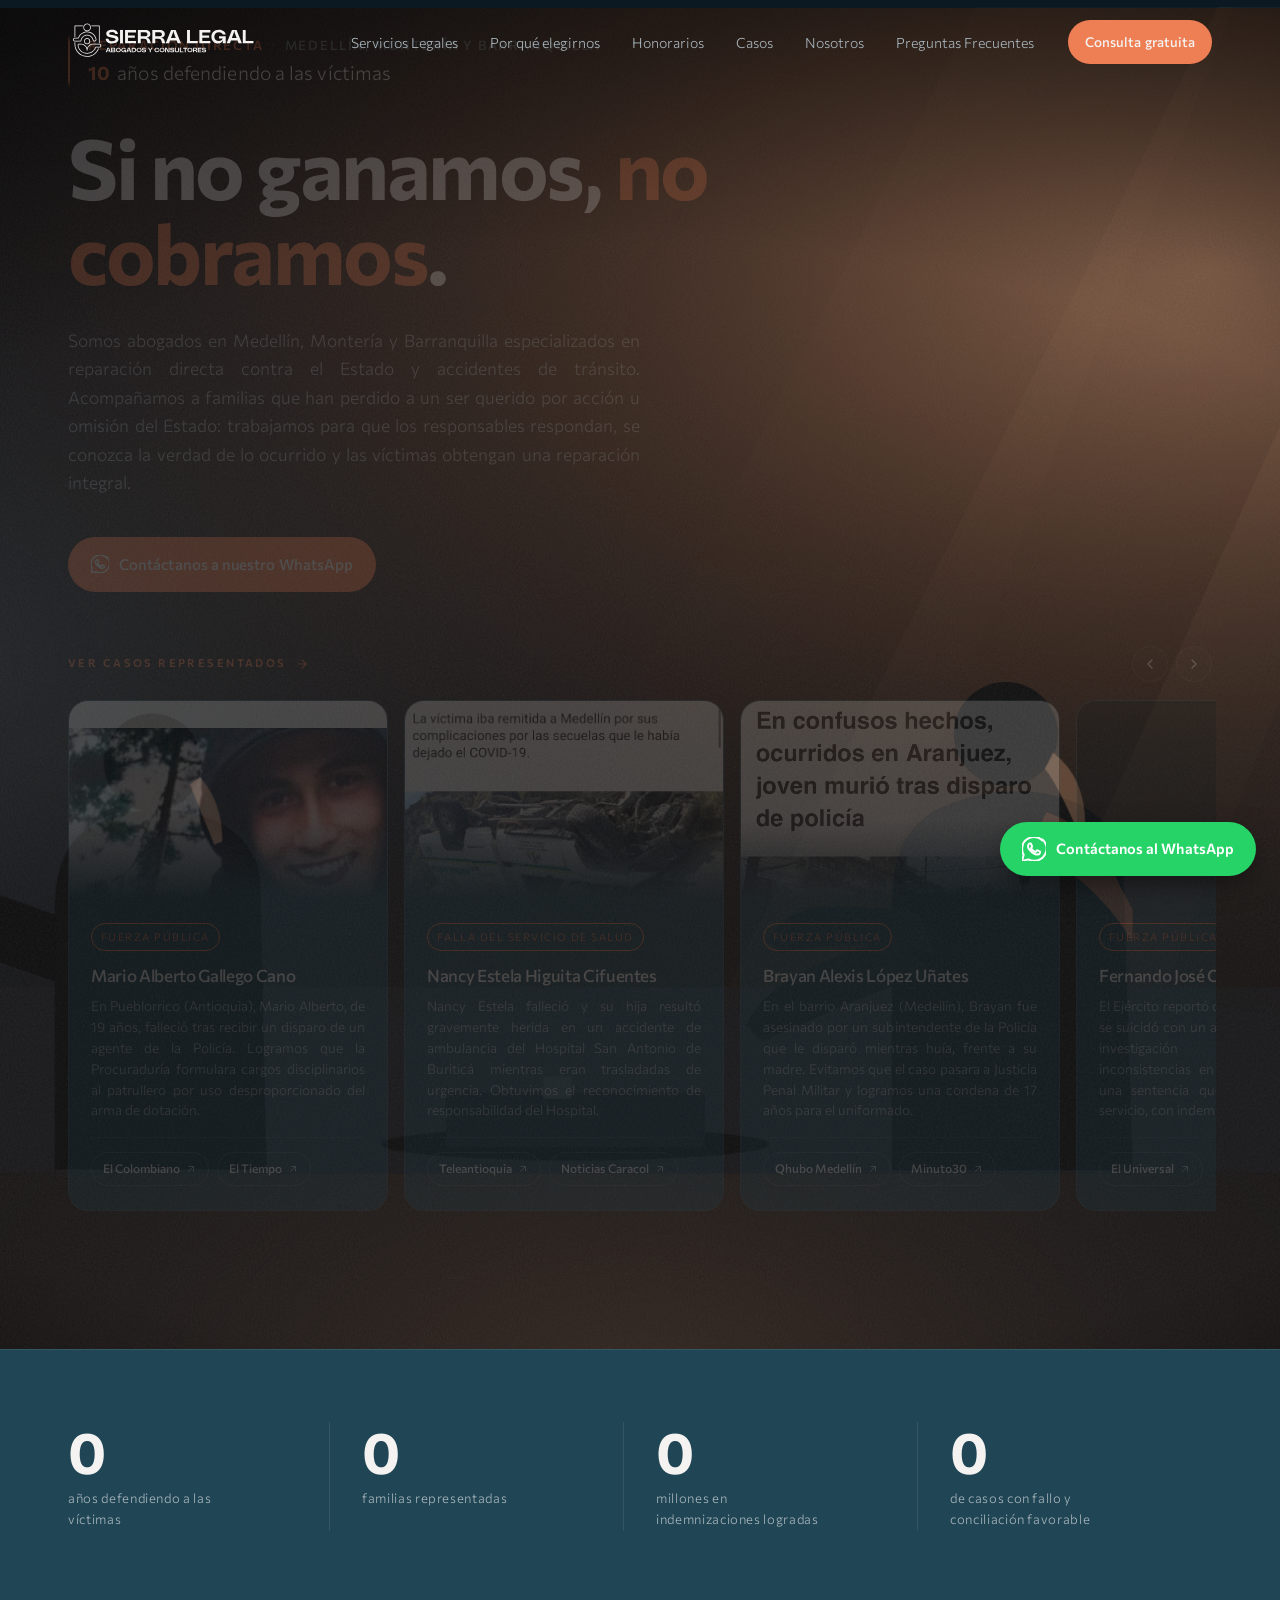
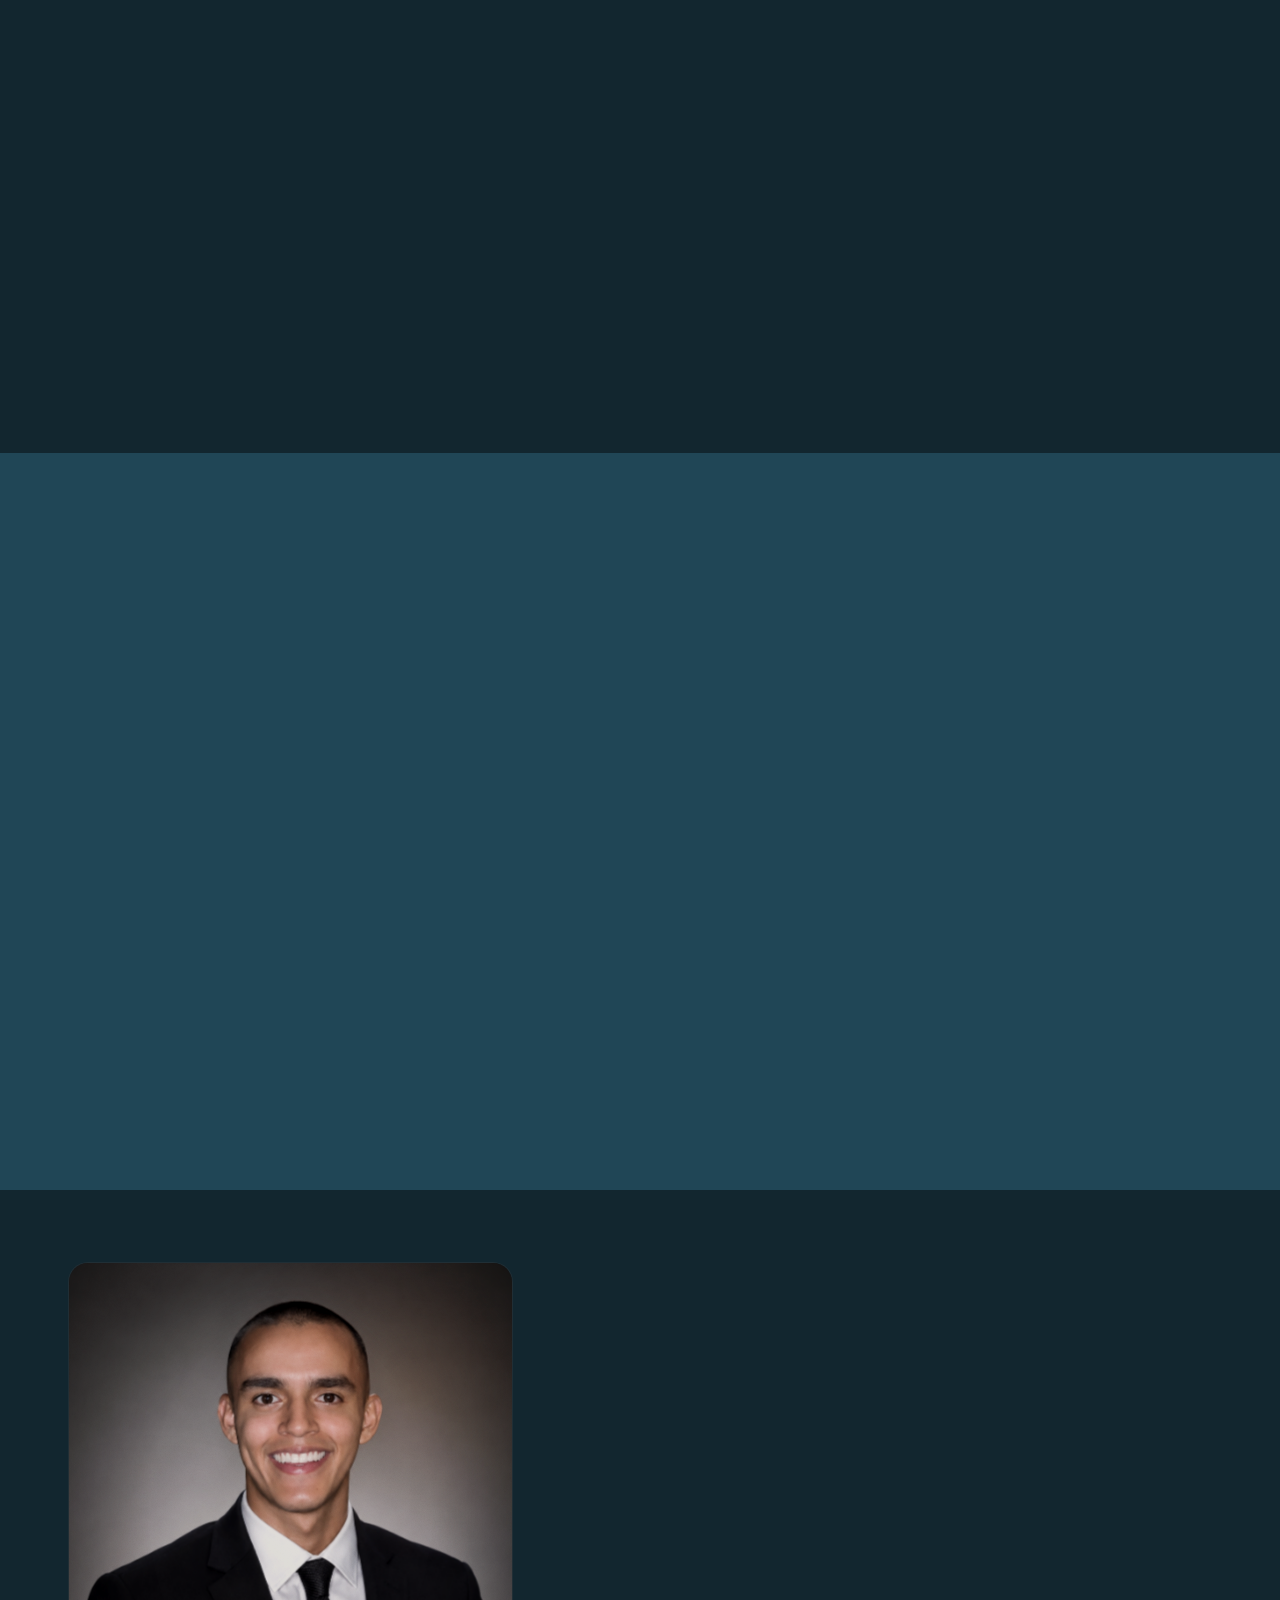
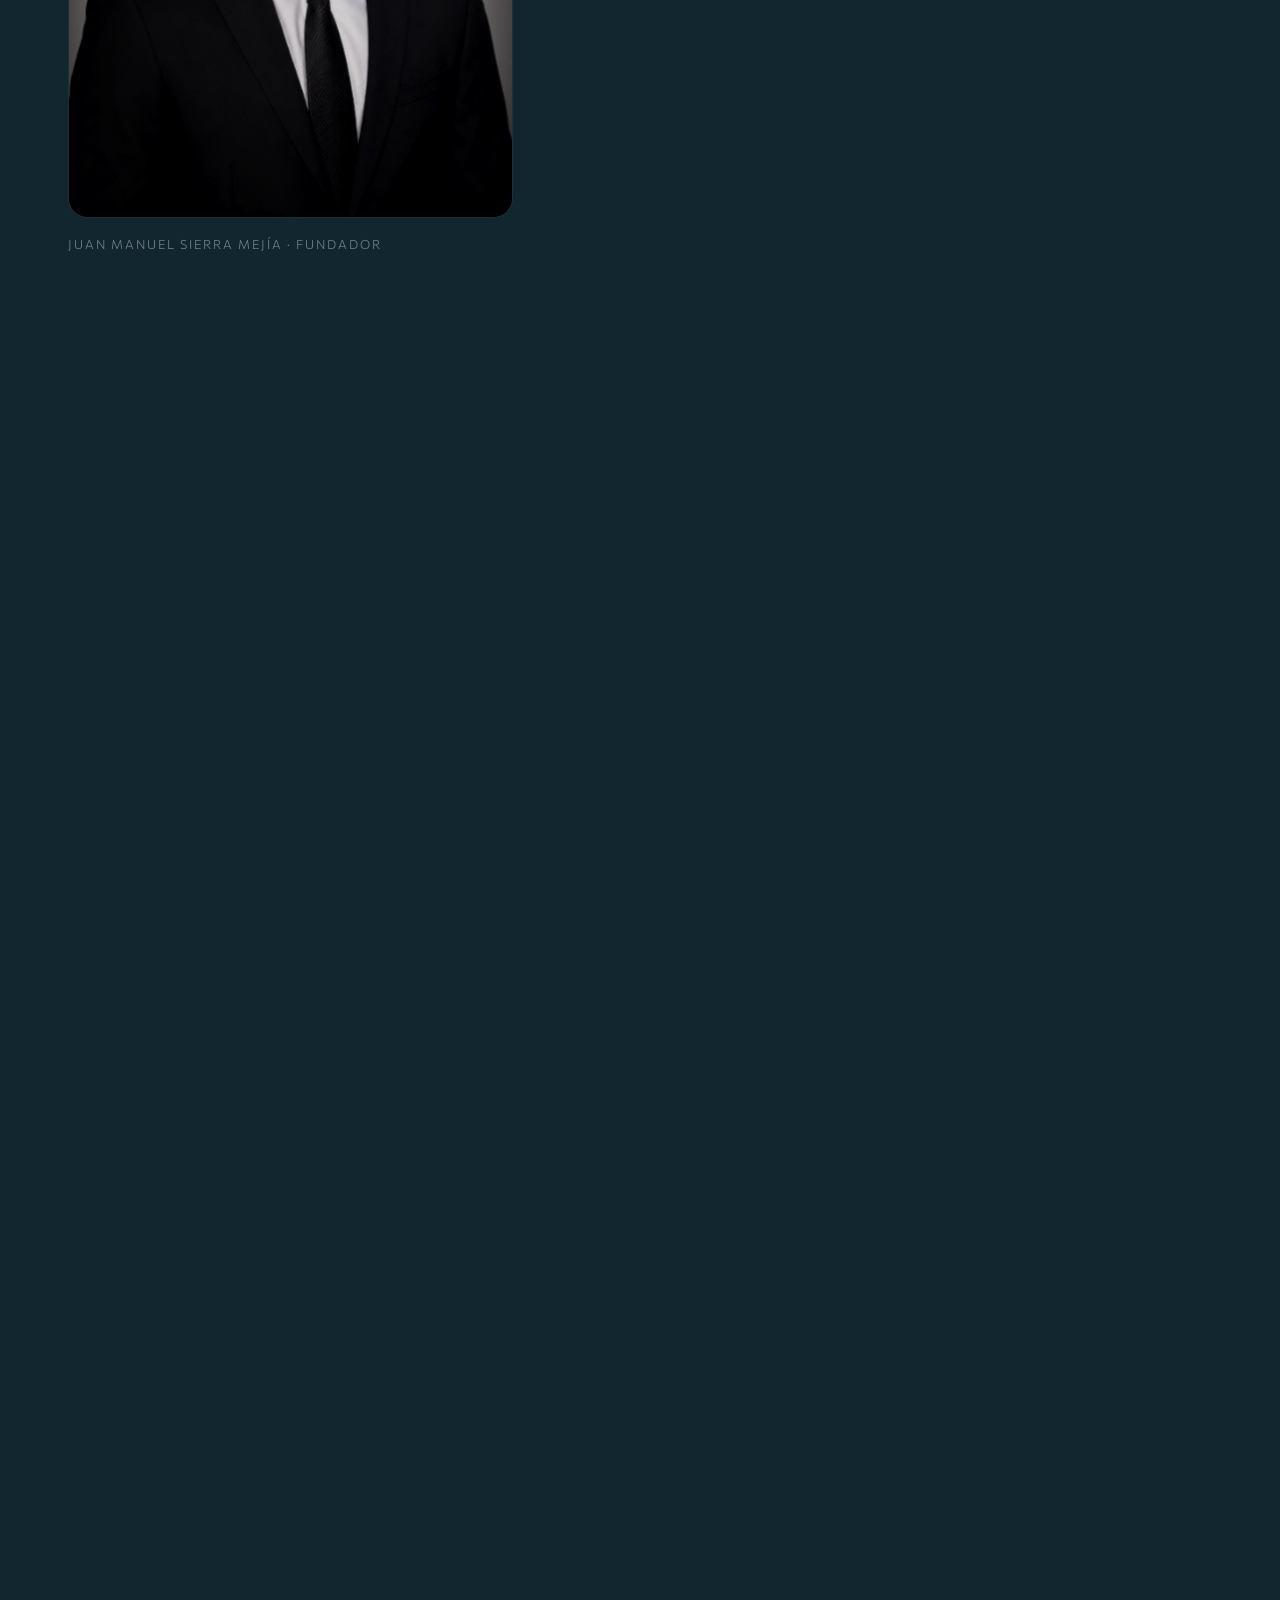
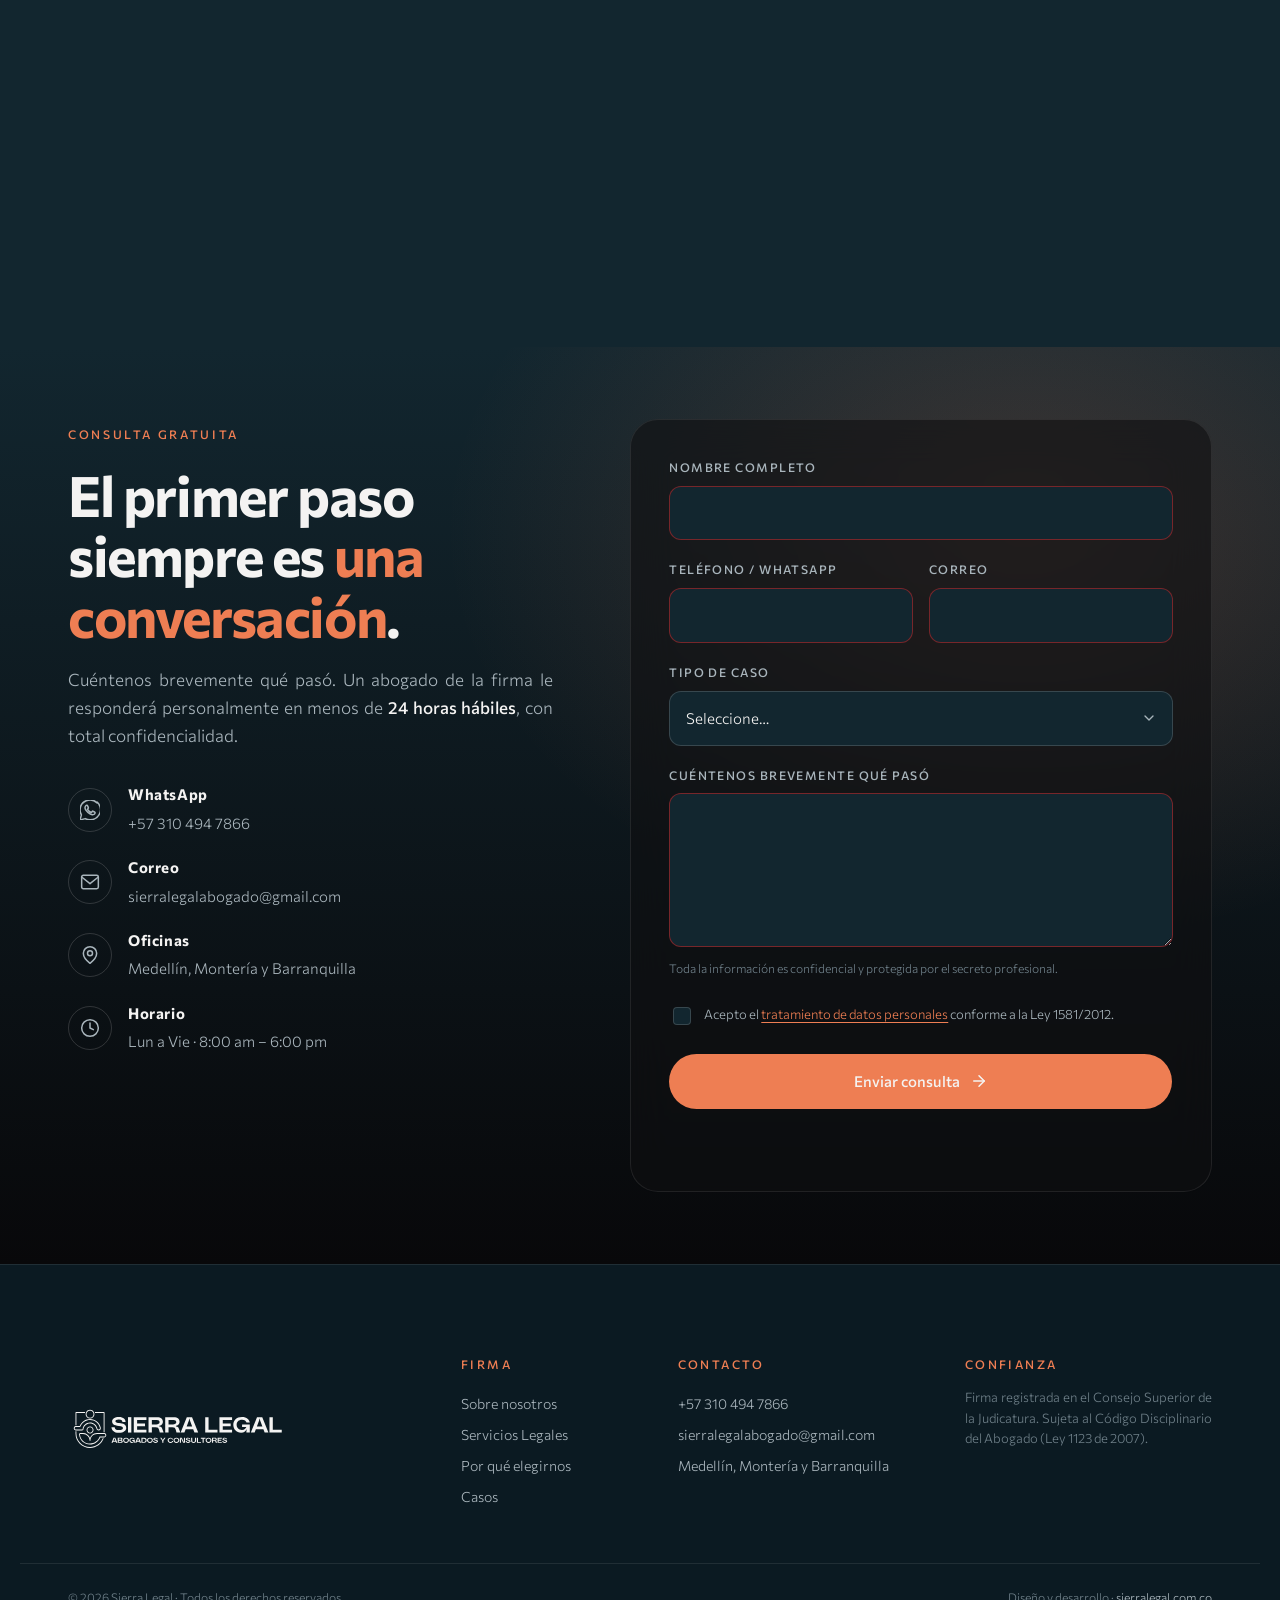
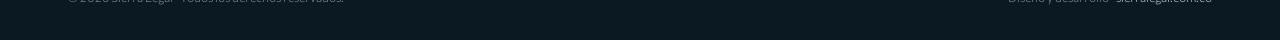
==== commit 53246521: "Add LocalBusiness JSON-LD structured data to homepage Declares Sierra Legal's name, phone, offices (" ====
--- a/index.html
+++ b/index.html
@@ -19,6 +19,52 @@
 
   <link rel="stylesheet" href="css/styles.css?v=19" />
   <link rel="icon" href="assets/logo.svg" type="image/svg+xml" />
+
+  <script type="application/ld+json">
+  {
+    "@context": "https://schema.org",
+    "@type": "LocalBusiness",
+    "@id": "https://www.sierralegal.com.co/#localbusiness",
+    "name": "Sierra Legal",
+    "alternateName": "Sierra Legal · Abogados y Consultores",
+    "url": "https://www.sierralegal.com.co",
+    "logo": "https://www.sierralegal.com.co/assets/logos/full-dark.svg",
+    "image": "https://www.sierralegal.com.co/assets/logos/full-dark.svg",
+    "telephone": "+573104947866",
+    "priceRange": "$$",
+    "address": [
+      {
+        "@type": "PostalAddress",
+        "addressLocality": "Medellín",
+        "addressRegion": "Antioquia",
+        "addressCountry": "CO"
+      },
+      {
+        "@type": "PostalAddress",
+        "addressLocality": "Montería",
+        "addressRegion": "Córdoba",
+        "addressCountry": "CO"
+      },
+      {
+        "@type": "PostalAddress",
+        "addressLocality": "Barranquilla",
+        "addressRegion": "Atlántico",
+        "addressCountry": "CO"
+      }
+    ],
+    "areaServed": [
+      { "@type": "City", "name": "Medellín" },
+      { "@type": "City", "name": "Montería" },
+      { "@type": "City", "name": "Barranquilla" }
+    ],
+    "openingHoursSpecification": {
+      "@type": "OpeningHoursSpecification",
+      "dayOfWeek": ["Monday", "Tuesday", "Wednesday", "Thursday", "Friday"],
+      "opens": "08:00",
+      "closes": "18:00"
+    }
+  }
+  </script>
 
   <script type="application/ld+json">
   {
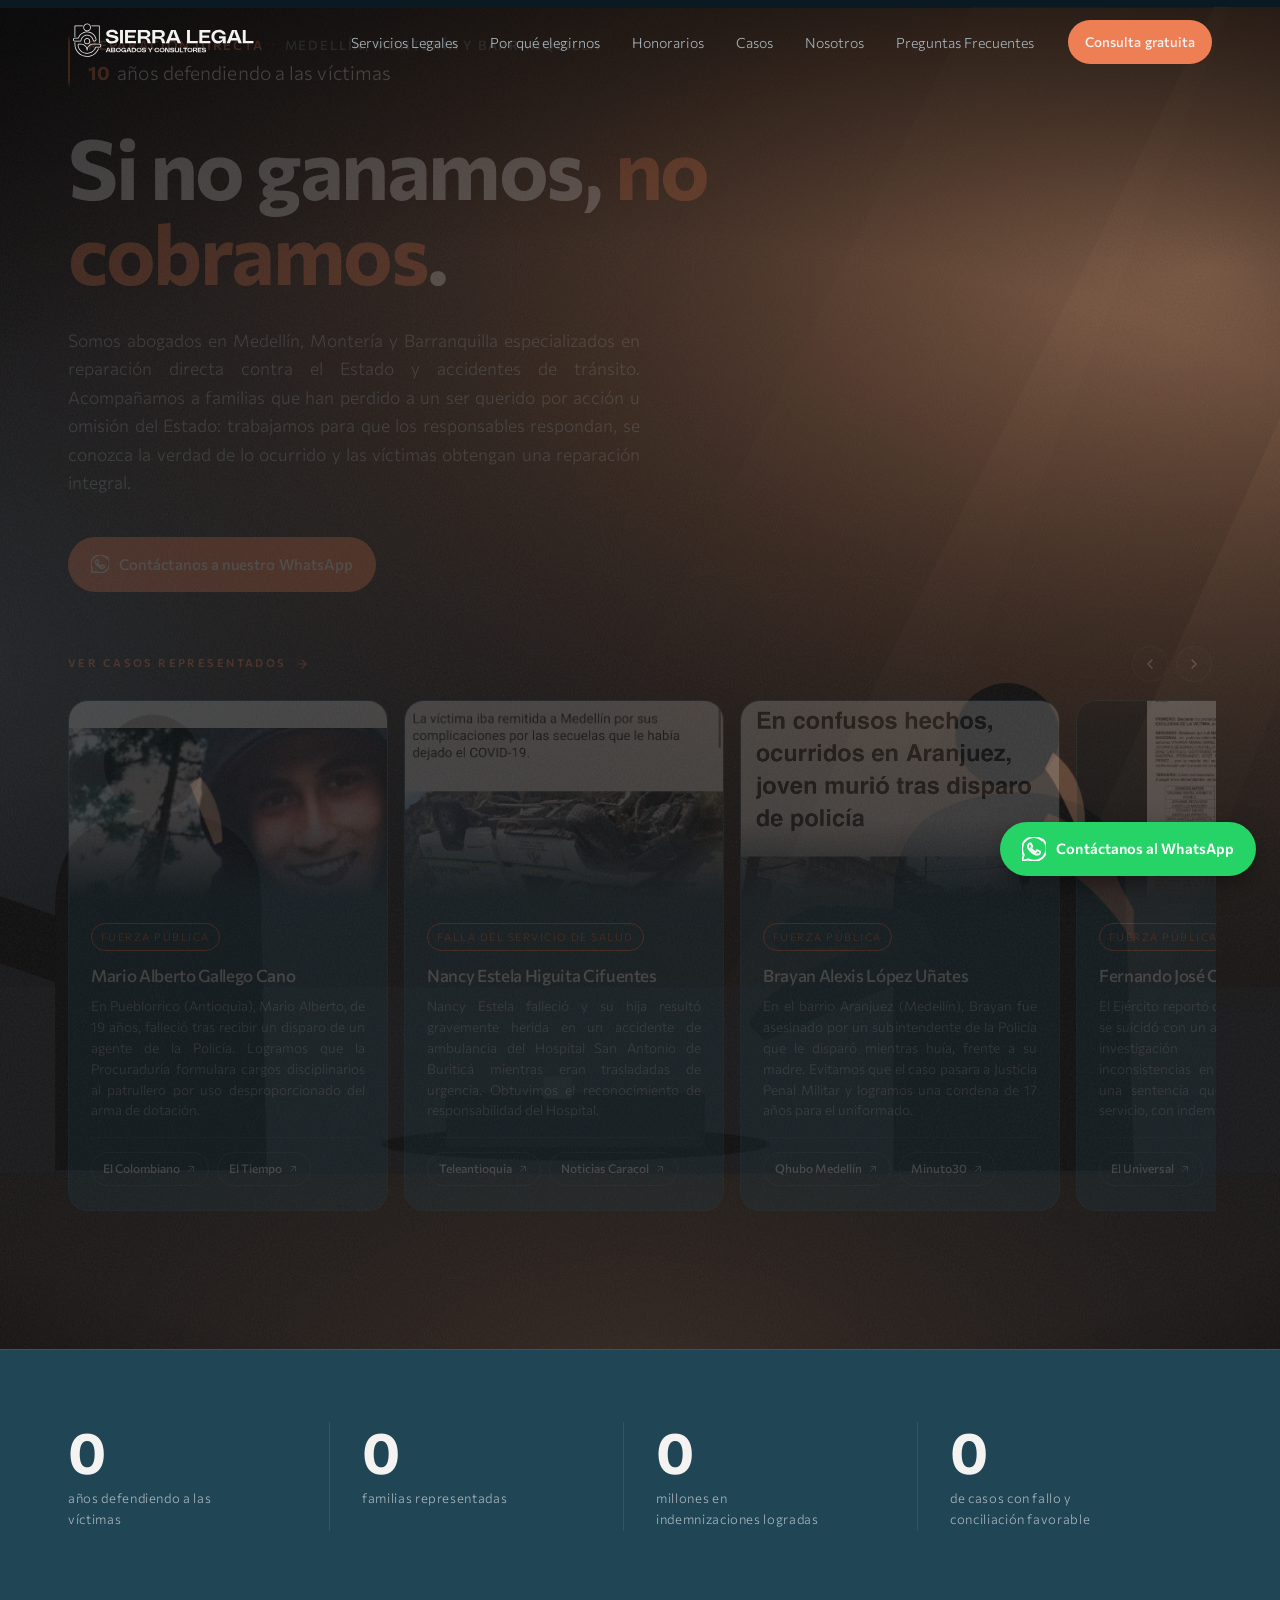
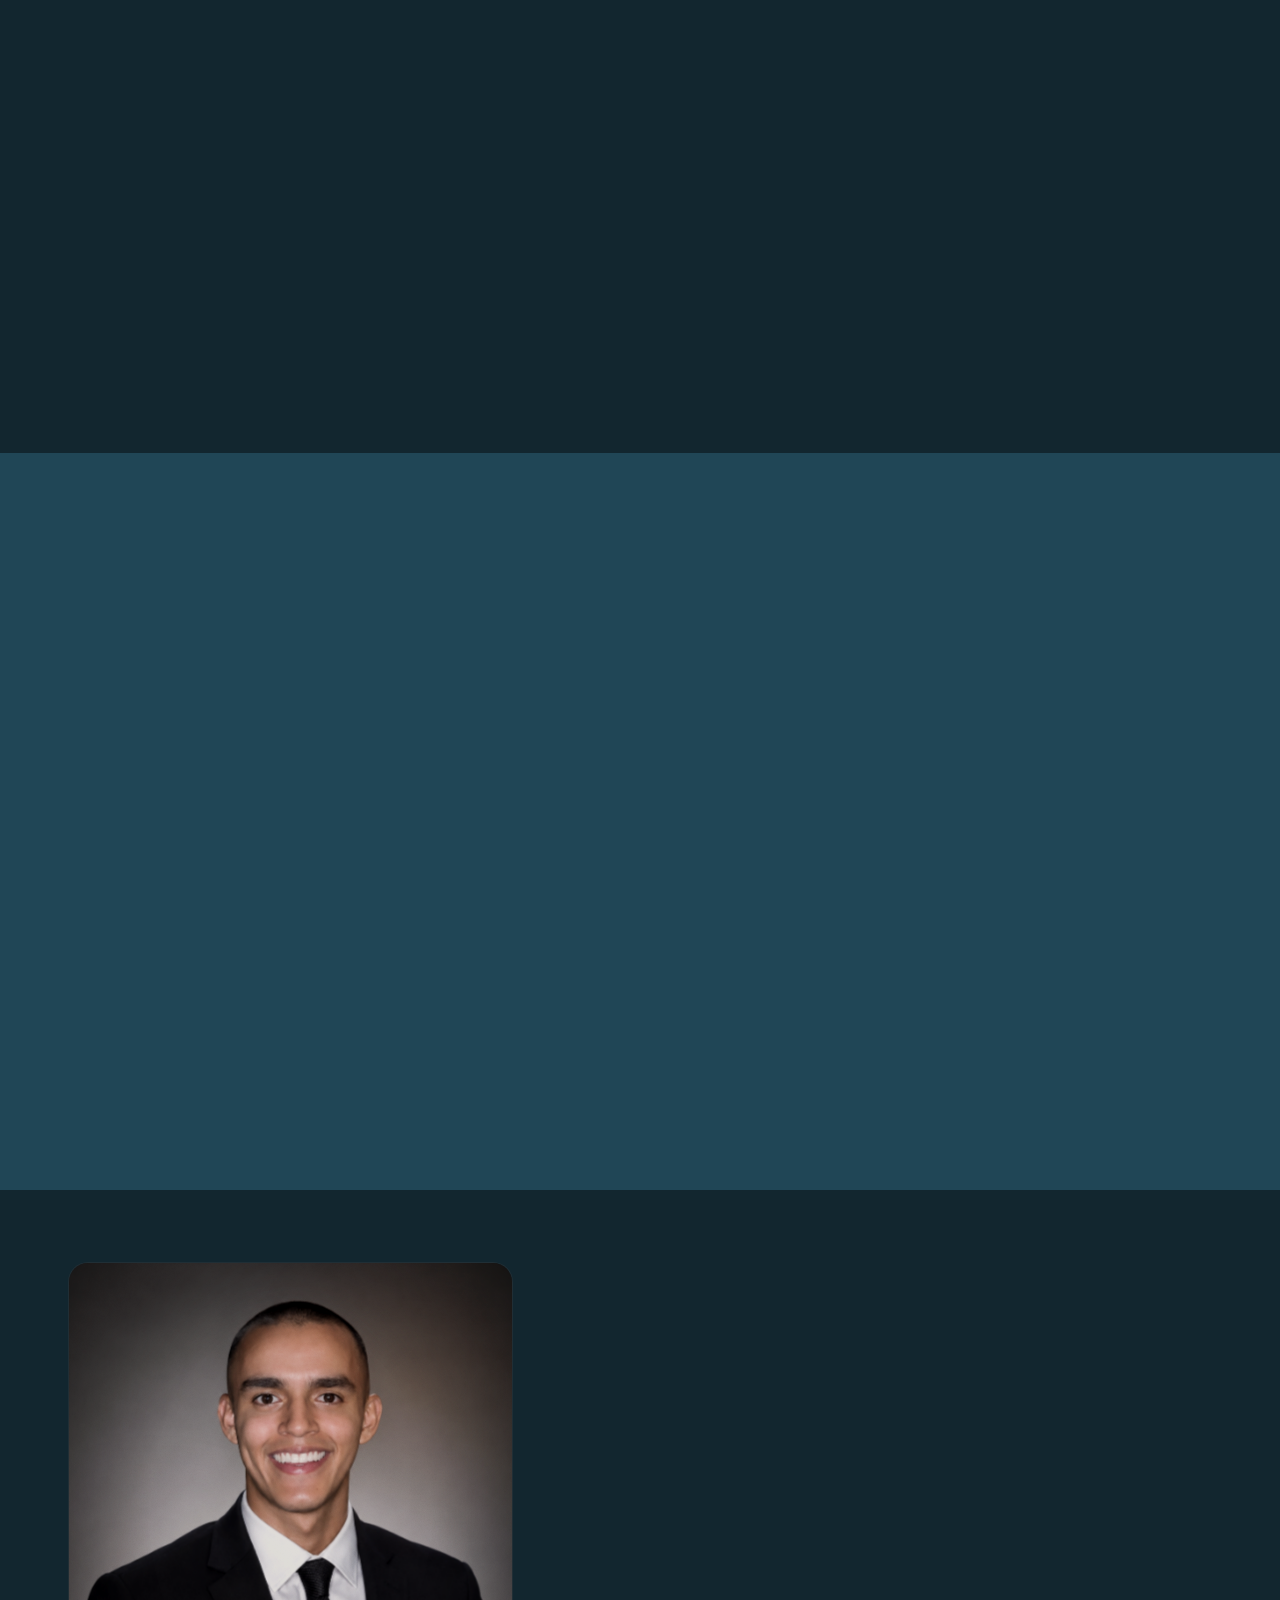
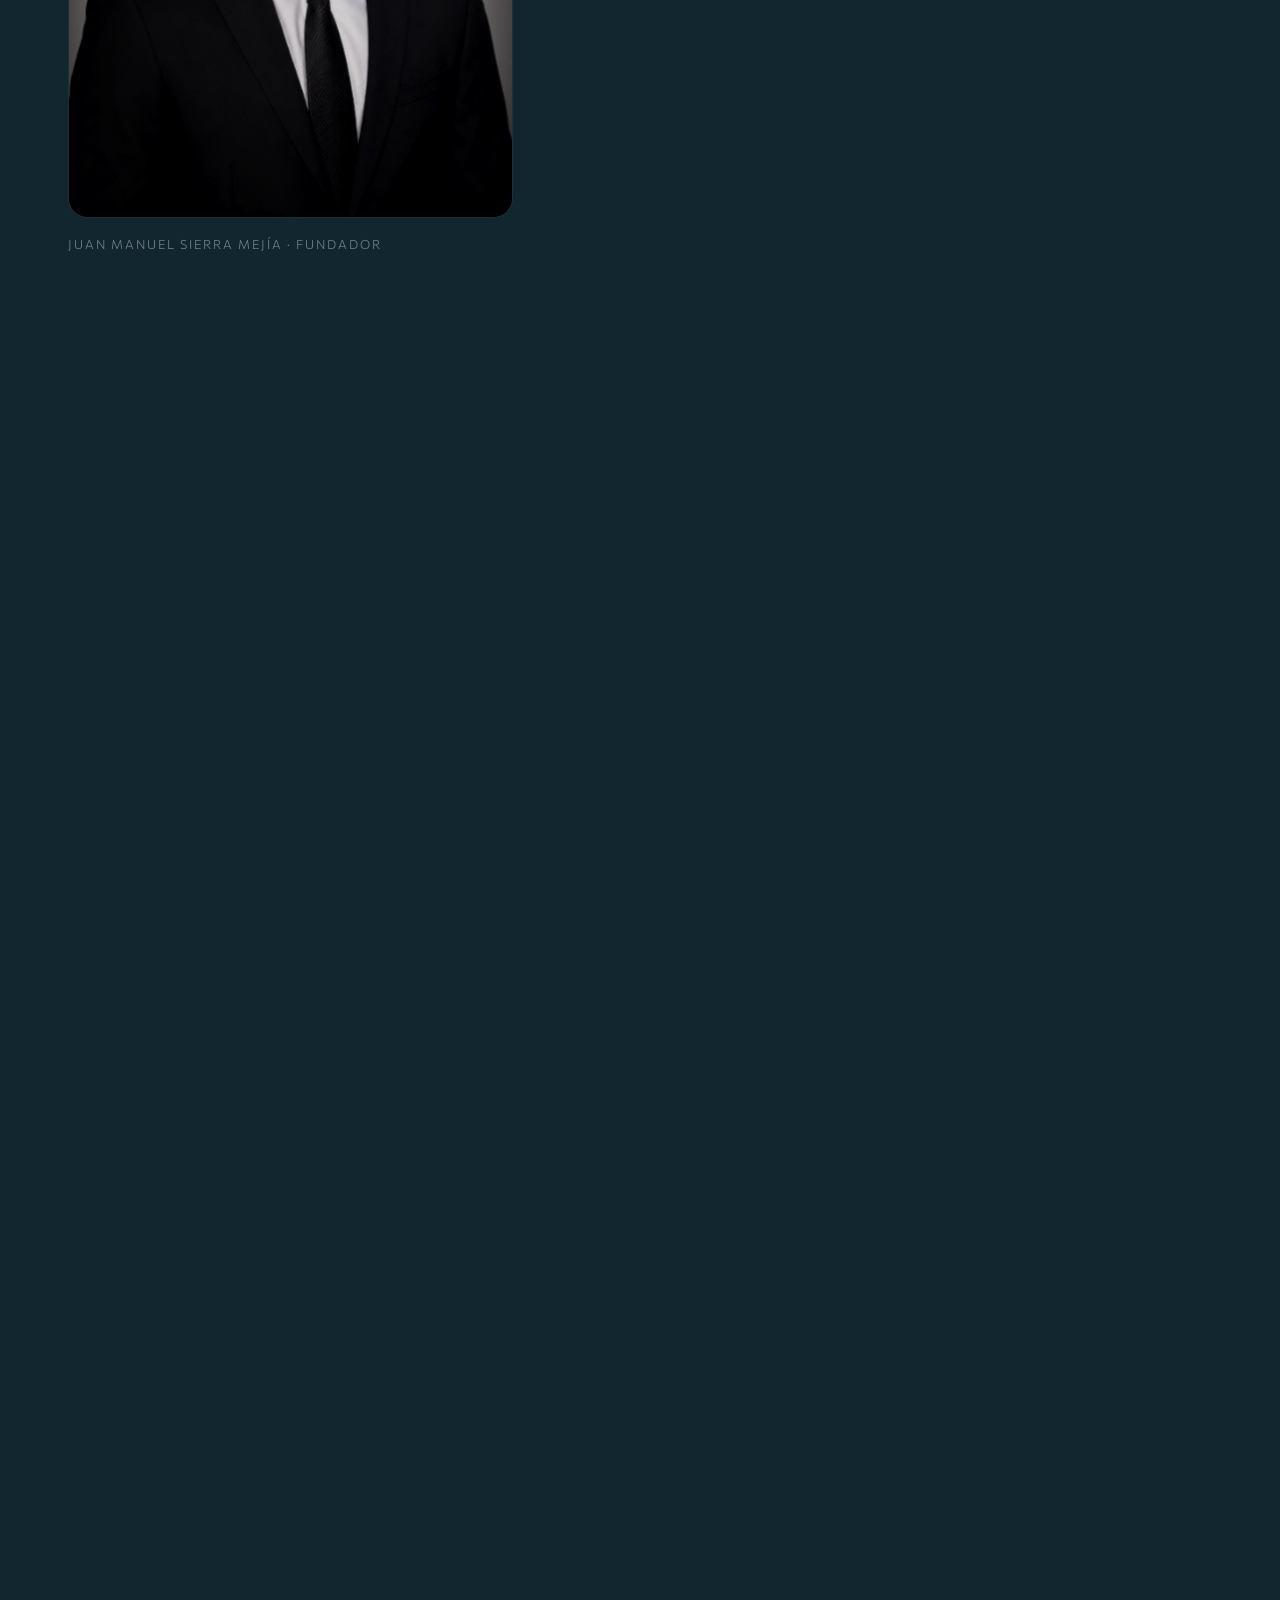
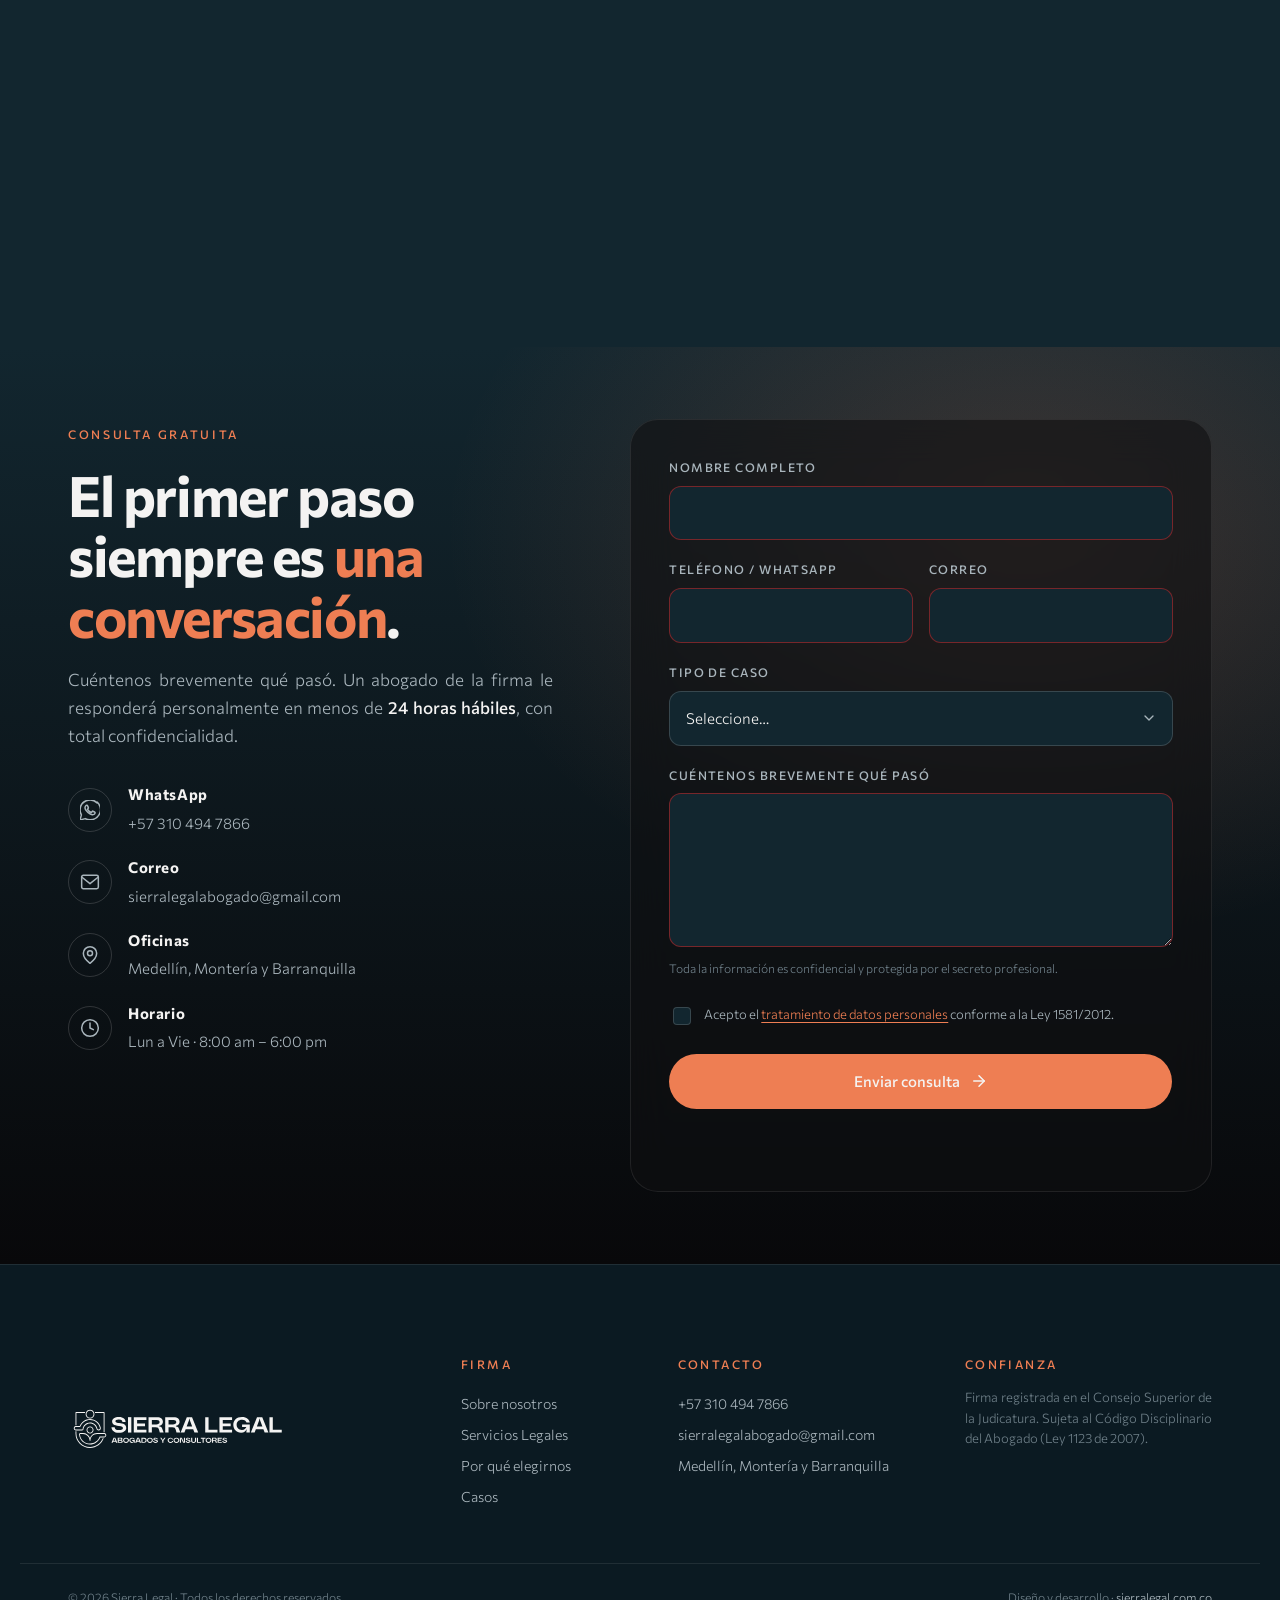
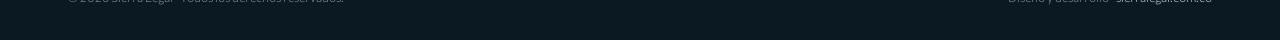
==== commit 48fd2e60: "Add PNG favicon fallbacks alongside SVG Google recommends square PNGs in multiples of 48px for relia" ====
--- a/index.html
+++ b/index.html
@@ -19,6 +19,9 @@
 
   <link rel="stylesheet" href="css/styles.css?v=19" />
   <link rel="icon" href="assets/logo.svg" type="image/svg+xml" />
+  <link rel="icon" href="assets/favicon-48.png" type="image/png" sizes="48x48" />
+  <link rel="icon" href="assets/favicon-96.png" type="image/png" sizes="96x96" />
+  <link rel="apple-touch-icon" href="assets/apple-touch-icon.png" />
 
   <script type="application/ld+json">
   {
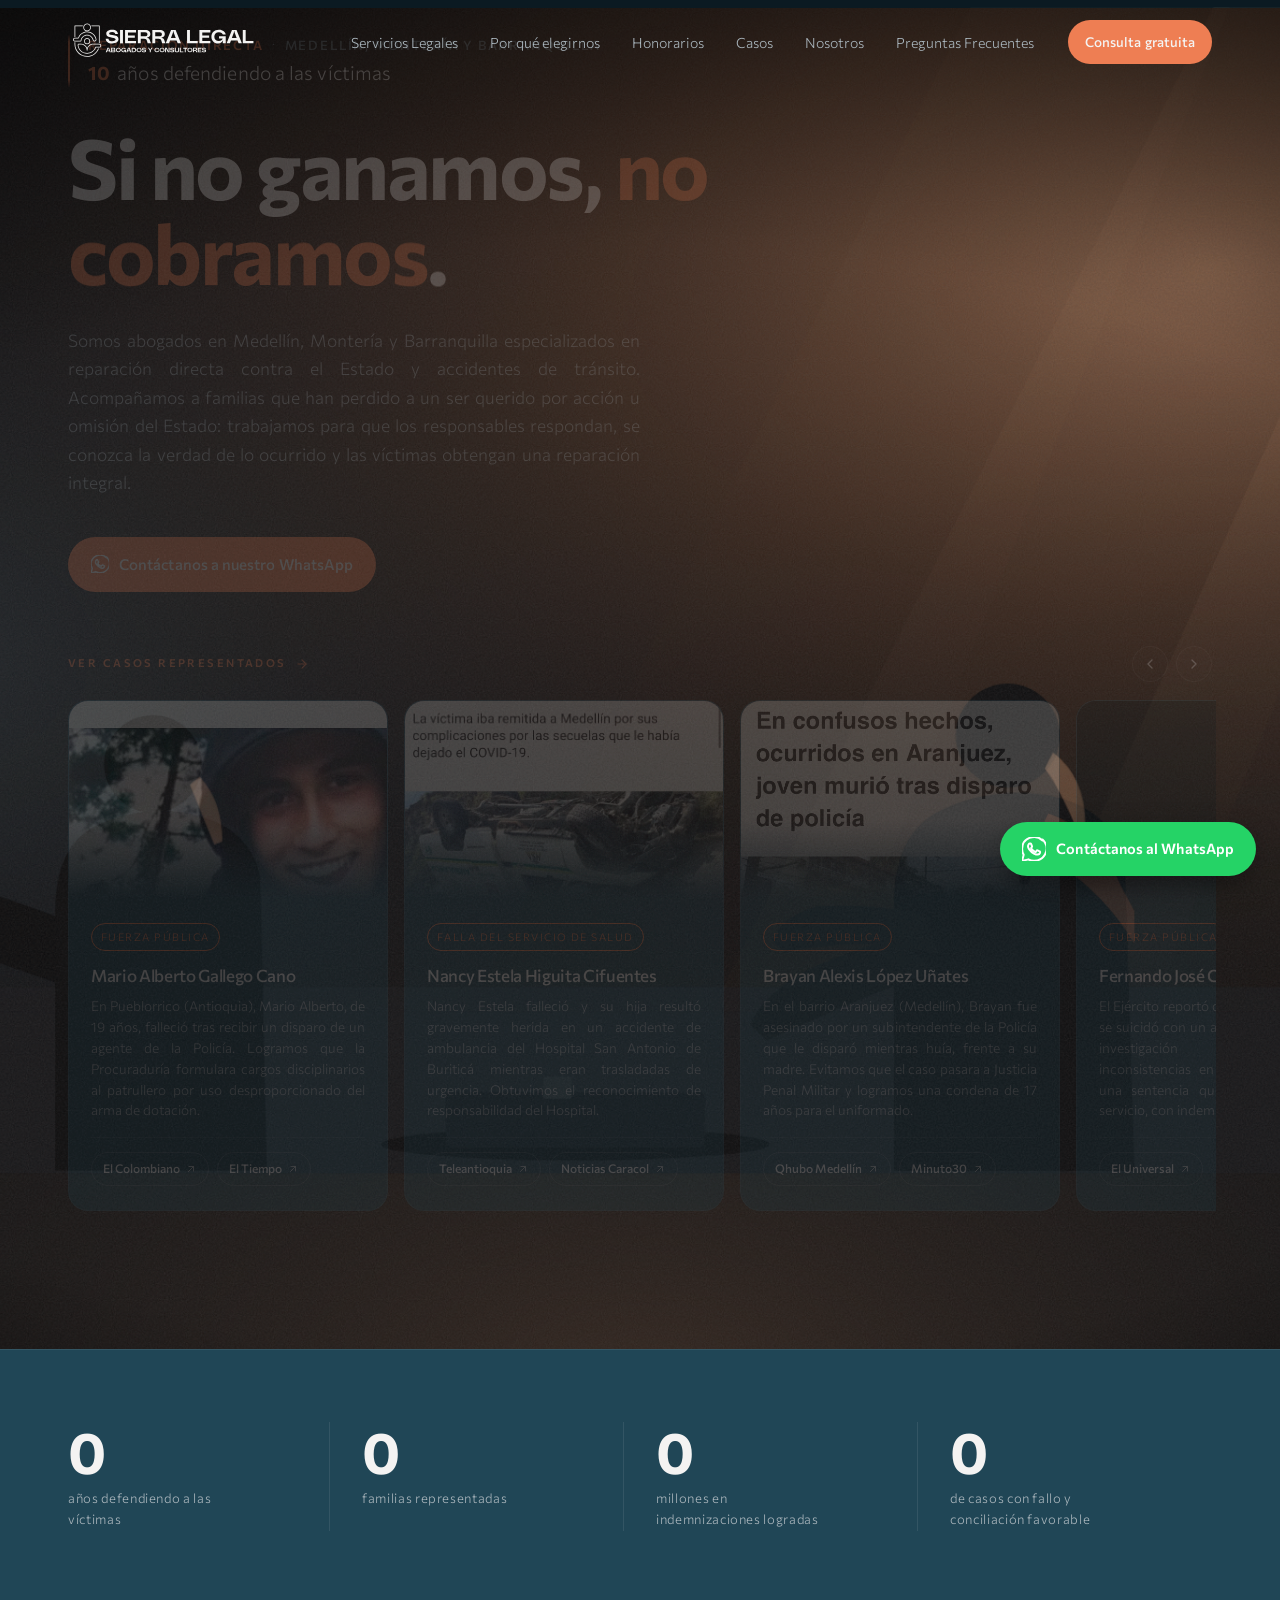
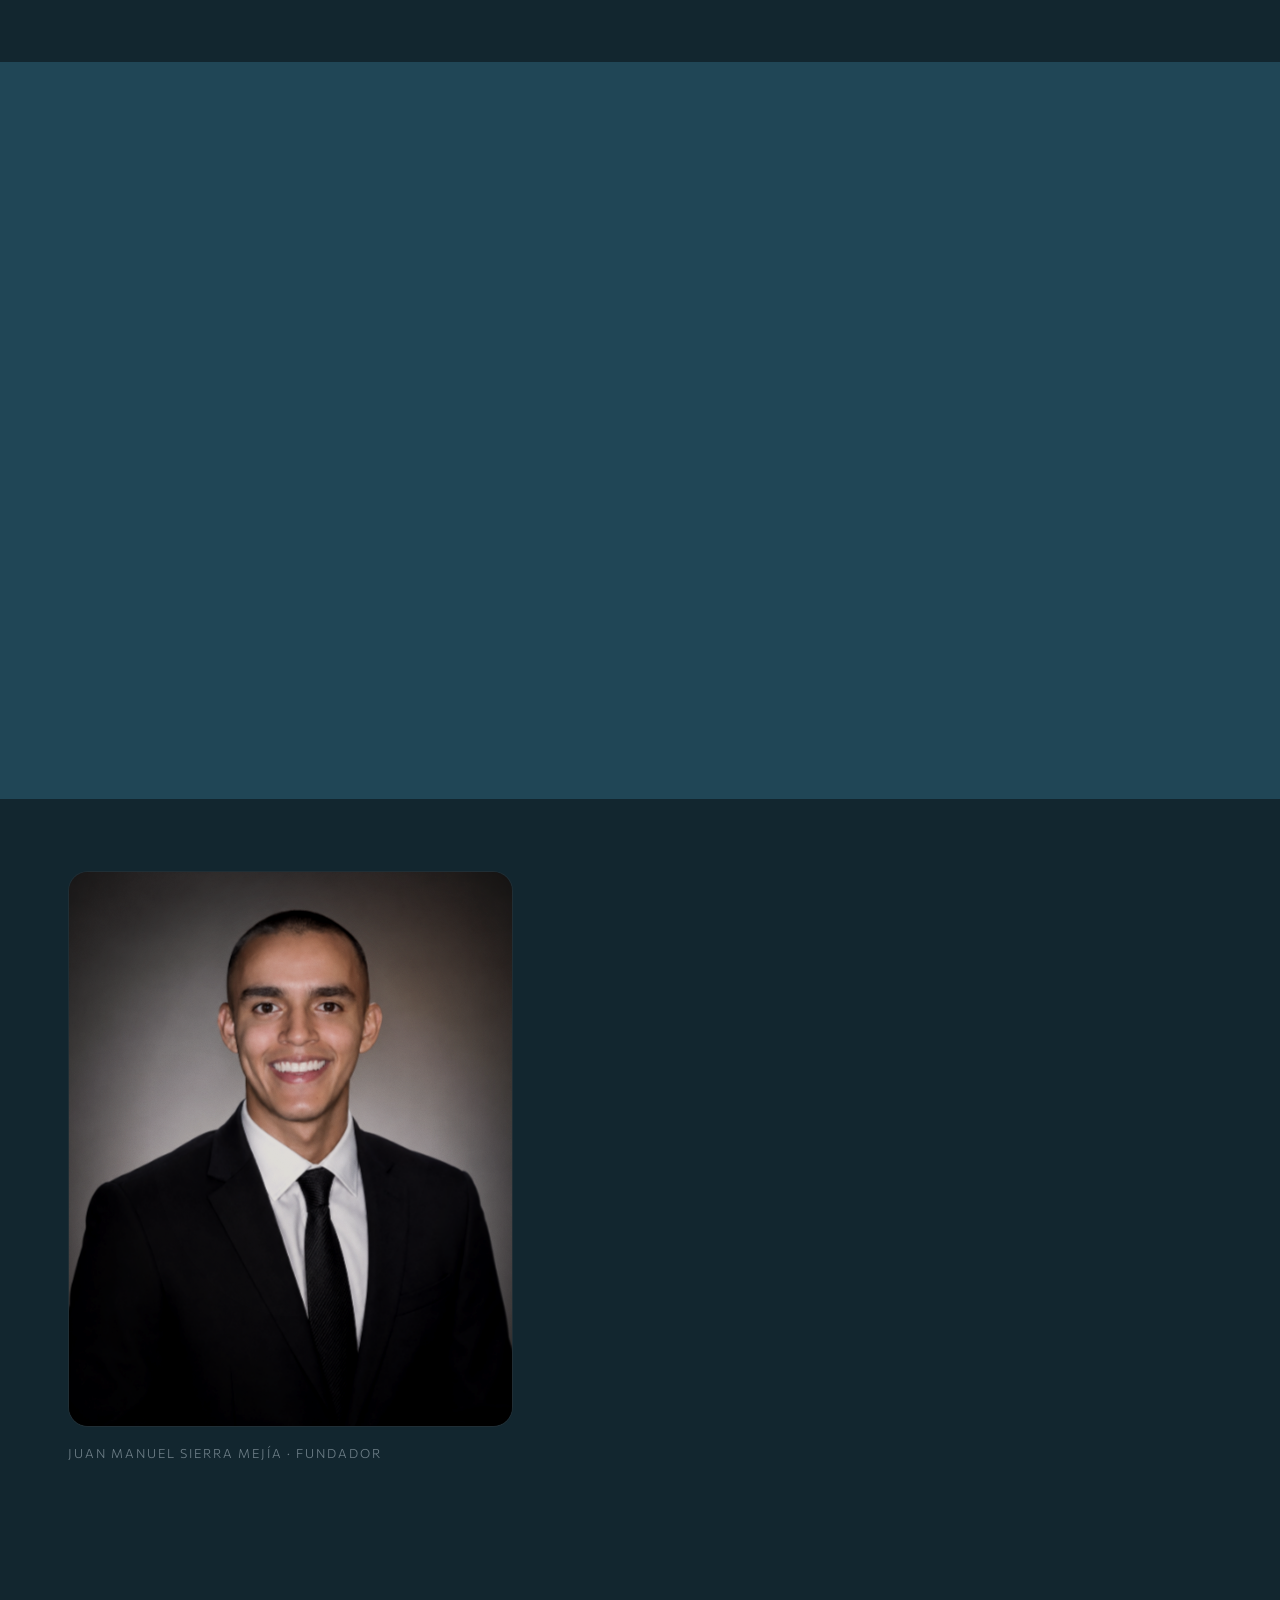
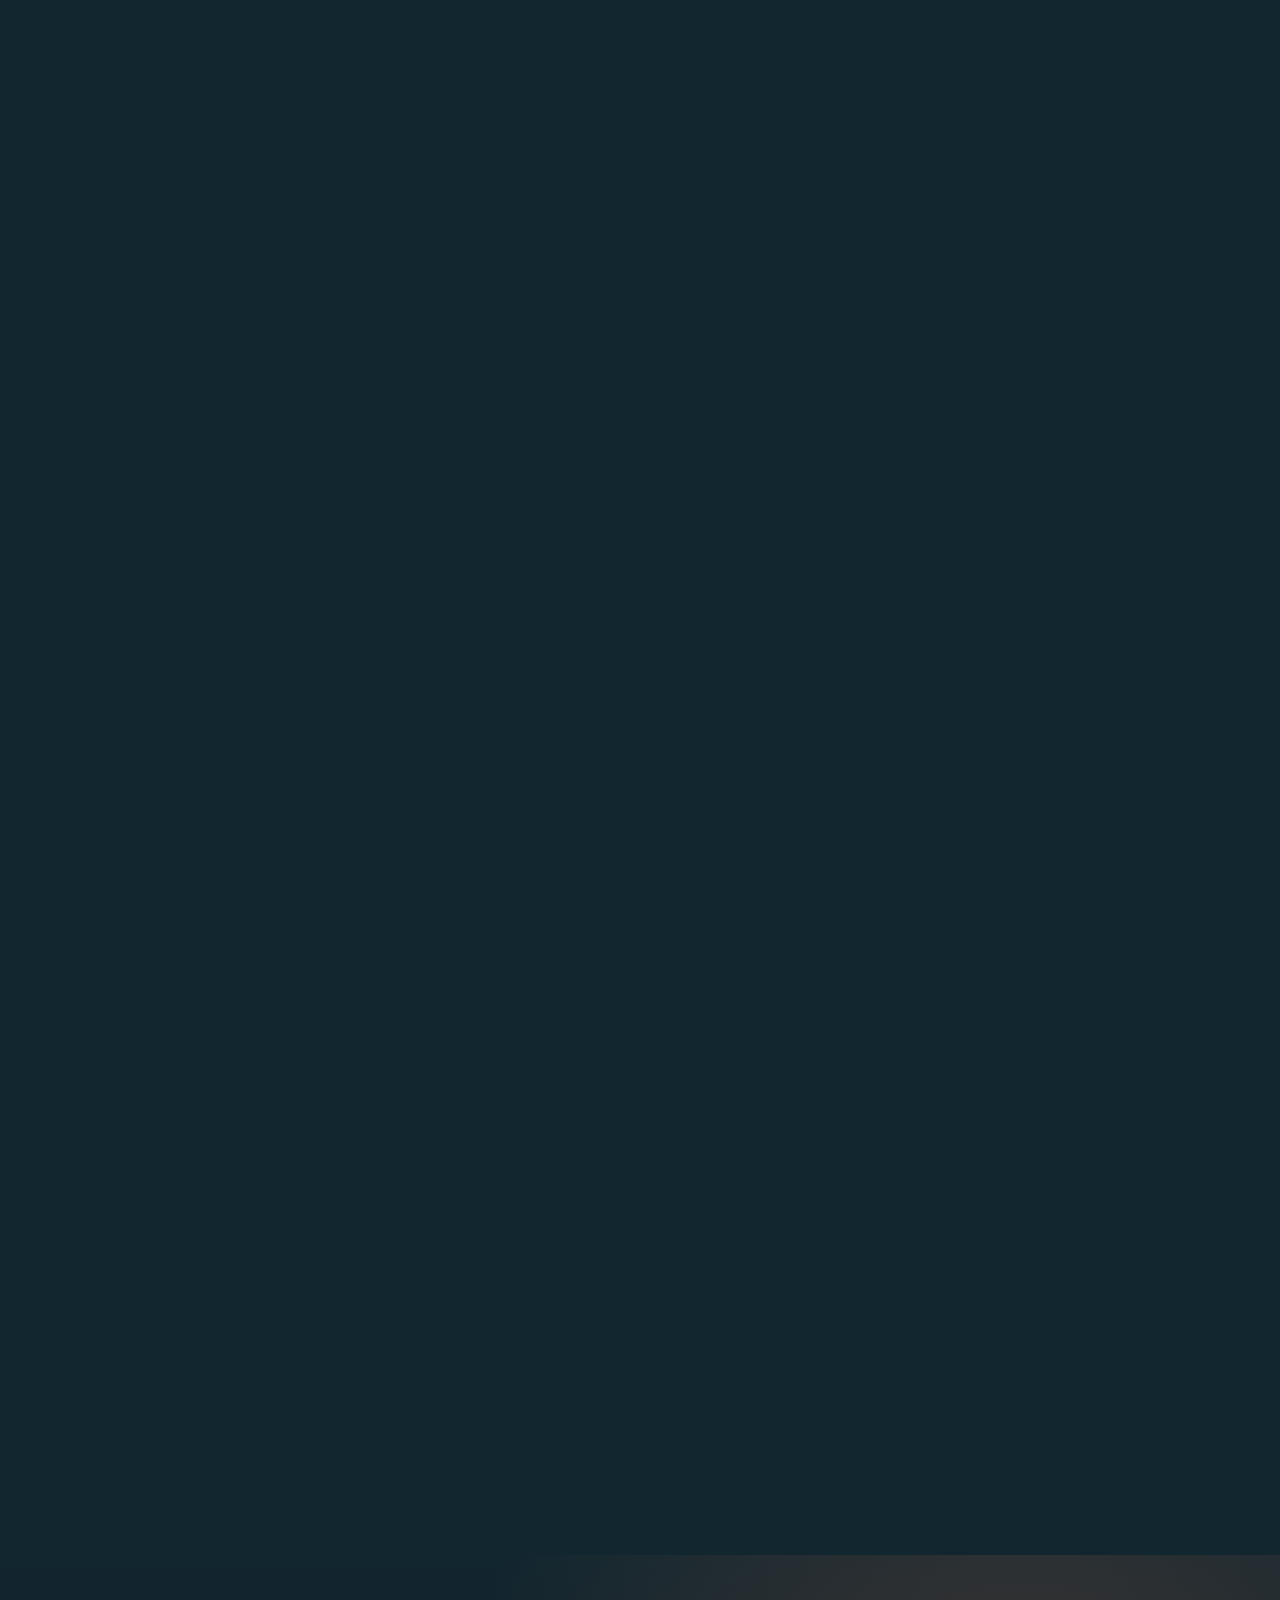
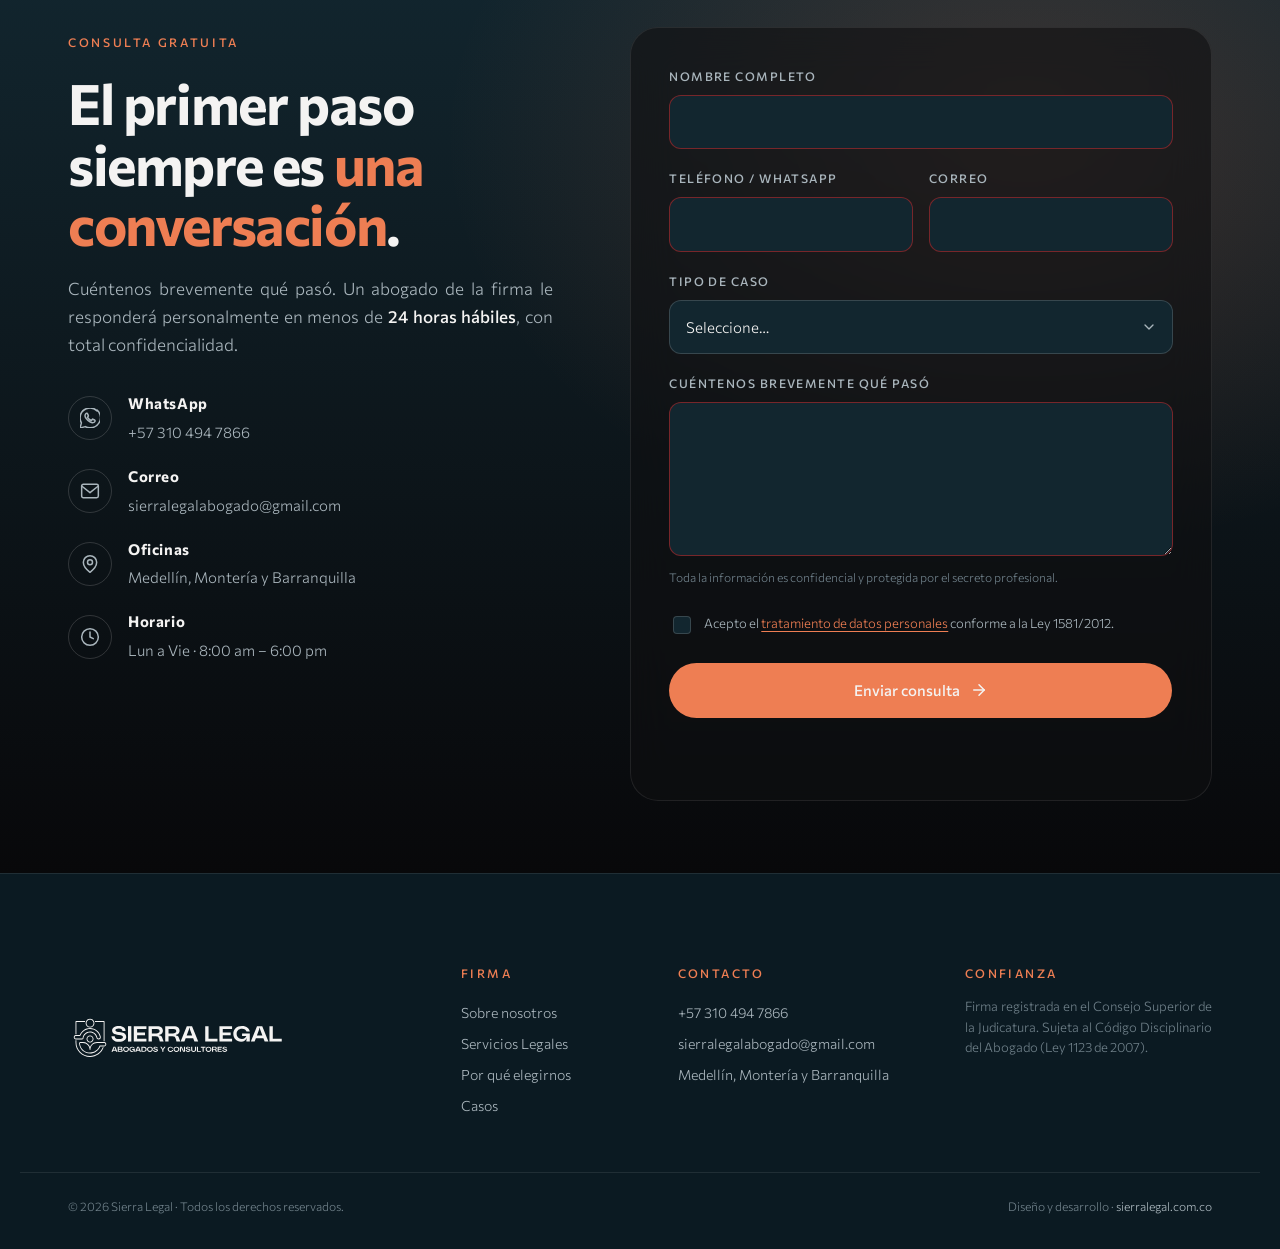
==== commit 9c62c600: "Remove labor-law service cards not actually offered Sierra Legal doesn't practice accidentes laboral" ====
--- a/index.html
+++ b/index.html
@@ -578,7 +578,7 @@
       <div class="container">
         <header class="section-head" data-reveal-group>
           <h2 id="areas-title" class="section-head__title section-head__title--standalone">Servicios Legales</h2>
-          <p class="section-head__lead">Como abogados en Medellín, nos enfocamos en los casos donde el Estado, una aseguradora o un empleador suelen evadir su responsabilidad.</p>
+          <p class="section-head__lead">Como abogados en Medellín, nos enfocamos en los casos donde el Estado o una aseguradora suelen evadir su responsabilidad.</p>
         </header>
 
         <ul class="areas__grid" data-reveal-group>
@@ -608,42 +608,10 @@
 
           <li class="area-card">
             <span class="area-card__icon" aria-hidden="true">
-              <svg viewBox="0 0 24 24" fill="none" stroke="currentColor" stroke-width="1.5" stroke-linecap="round" stroke-linejoin="round"><path d="M3 18a9 9 0 0 1 18 0"/><path d="M3 18h18"/><path d="M12 3v4"/></svg>
-            </span>
-            <h3>Accidentes laborales</h3>
-            <p>Si sufrió un accidente en su lugar de trabajo y la empresa o la ARL no reconocen las prestaciones que le corresponden, lo representamos en el reclamo de incapacidades, indemnización por lesiones y, si aplica, pensión de invalidez.</p>
-          </li>
-
-          <li class="area-card">
-            <span class="area-card__icon" aria-hidden="true">
-              <svg viewBox="0 0 24 24" fill="none" stroke="currentColor" stroke-width="1.5" stroke-linecap="round" stroke-linejoin="round"><path d="M21 11.5a8.4 8.4 0 0 1-4.5 7.6 8.4 8.4 0 0 1-8.8-.6L3 21l1.9-5.7a8.4 8.4 0 0 1 4.7-11.4 8.4 8.4 0 0 1 11 5.6 8.5 8.5 0 0 1 .4 2z"/><path d="M12 8v4"/><path d="M12 16h.01"/></svg>
-            </span>
-            <h3>Acoso laboral</h3>
-            <p>Documentamos y demandamos casos de acoso laboral con la evidencia que la ley exige: comunicaciones, testigos y cronología de los hechos. Buscamos la indemnización por el daño moral y, cuando corresponde, el reintegro.</p>
-          </li>
-
-          <li class="area-card">
-            <span class="area-card__icon" aria-hidden="true">
-              <svg viewBox="0 0 24 24" fill="none" stroke="currentColor" stroke-width="1.5" stroke-linecap="round" stroke-linejoin="round"><path d="M22 12h-4l-3 9L9 3l-3 9H2"/></svg>
-            </span>
-            <h3>Incapacidad laboral y enfermedades profesionales</h3>
-            <p>Cuando una enfermedad de origen laboral no es reconocida por la EPS o la ARL, gestionamos la calificación de origen y pérdida de capacidad laboral, y reclamamos las prestaciones económicas correspondientes.</p>
-          </li>
-
-          <li class="area-card">
-            <span class="area-card__icon" aria-hidden="true">
               <svg viewBox="0 0 24 24" fill="none" stroke="currentColor" stroke-width="1.5" stroke-linecap="round" stroke-linejoin="round"><circle cx="12" cy="12" r="9"/><path d="M12 8v8"/><path d="M8 12h8"/></svg>
             </span>
             <h3>Responsabilidad médica</h3>
             <p>Representamos a pacientes y familias afectados por negligencia o falla en la prestación de un servicio de salud público. Buscamos que la entidad responda y que la familia obtenga la reparación integral por los perjuicios causados.</p>
-          </li>
-
-          <li class="area-card">
-            <span class="area-card__icon" aria-hidden="true">
-              <svg viewBox="0 0 24 24" fill="none" stroke="currentColor" stroke-width="1.5" stroke-linecap="round" stroke-linejoin="round"><rect x="3" y="7" width="18" height="13" rx="2"/><path d="M8 7V5a2 2 0 0 1 2-2h4a2 2 0 0 1 2 2v2"/><path d="M3 13h18"/></svg>
-            </span>
-            <h3>Derecho laboral</h3>
-            <p>Asesoramos a trabajadores en demandas por despido injustificado, prestaciones sociales no pagadas y liquidaciones incorrectas — que reciba exactamente lo que la ley laboral colombiana le reconoce.</p>
           </li>
 
           <li class="area-card">
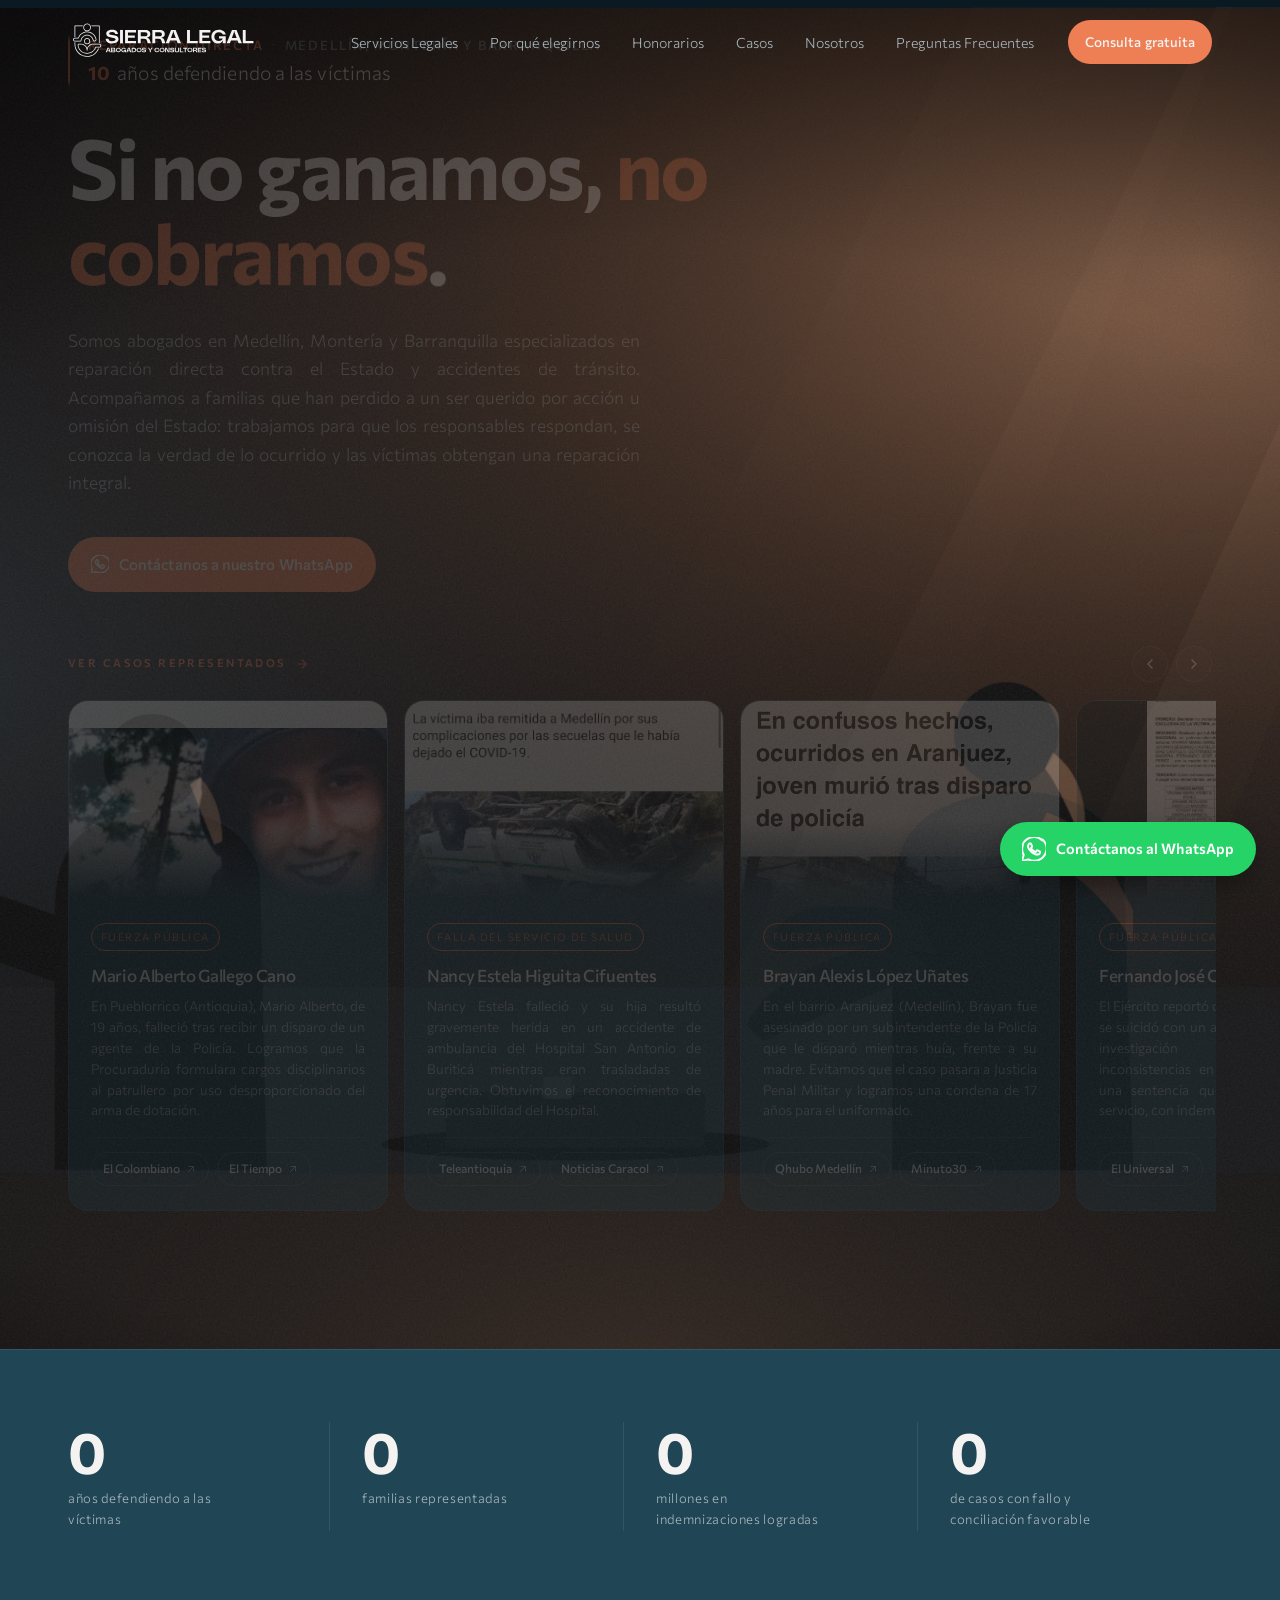
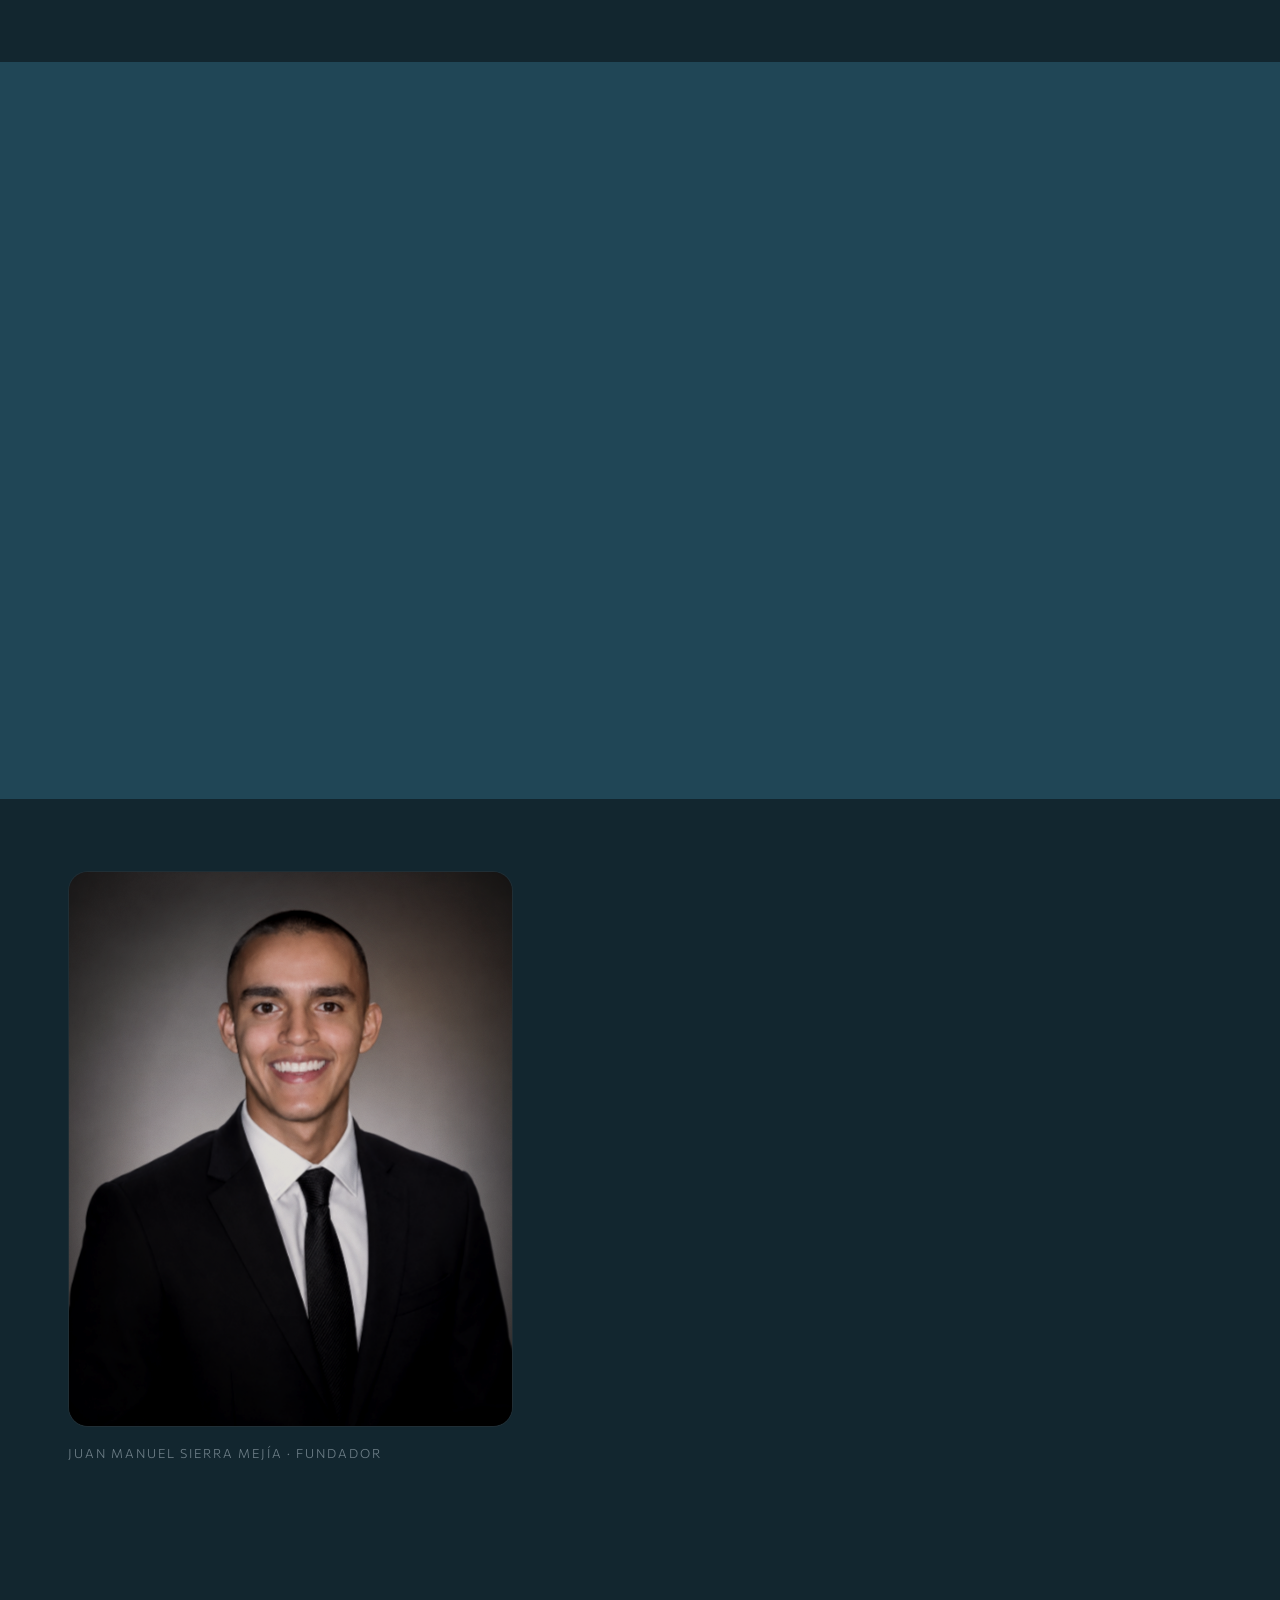
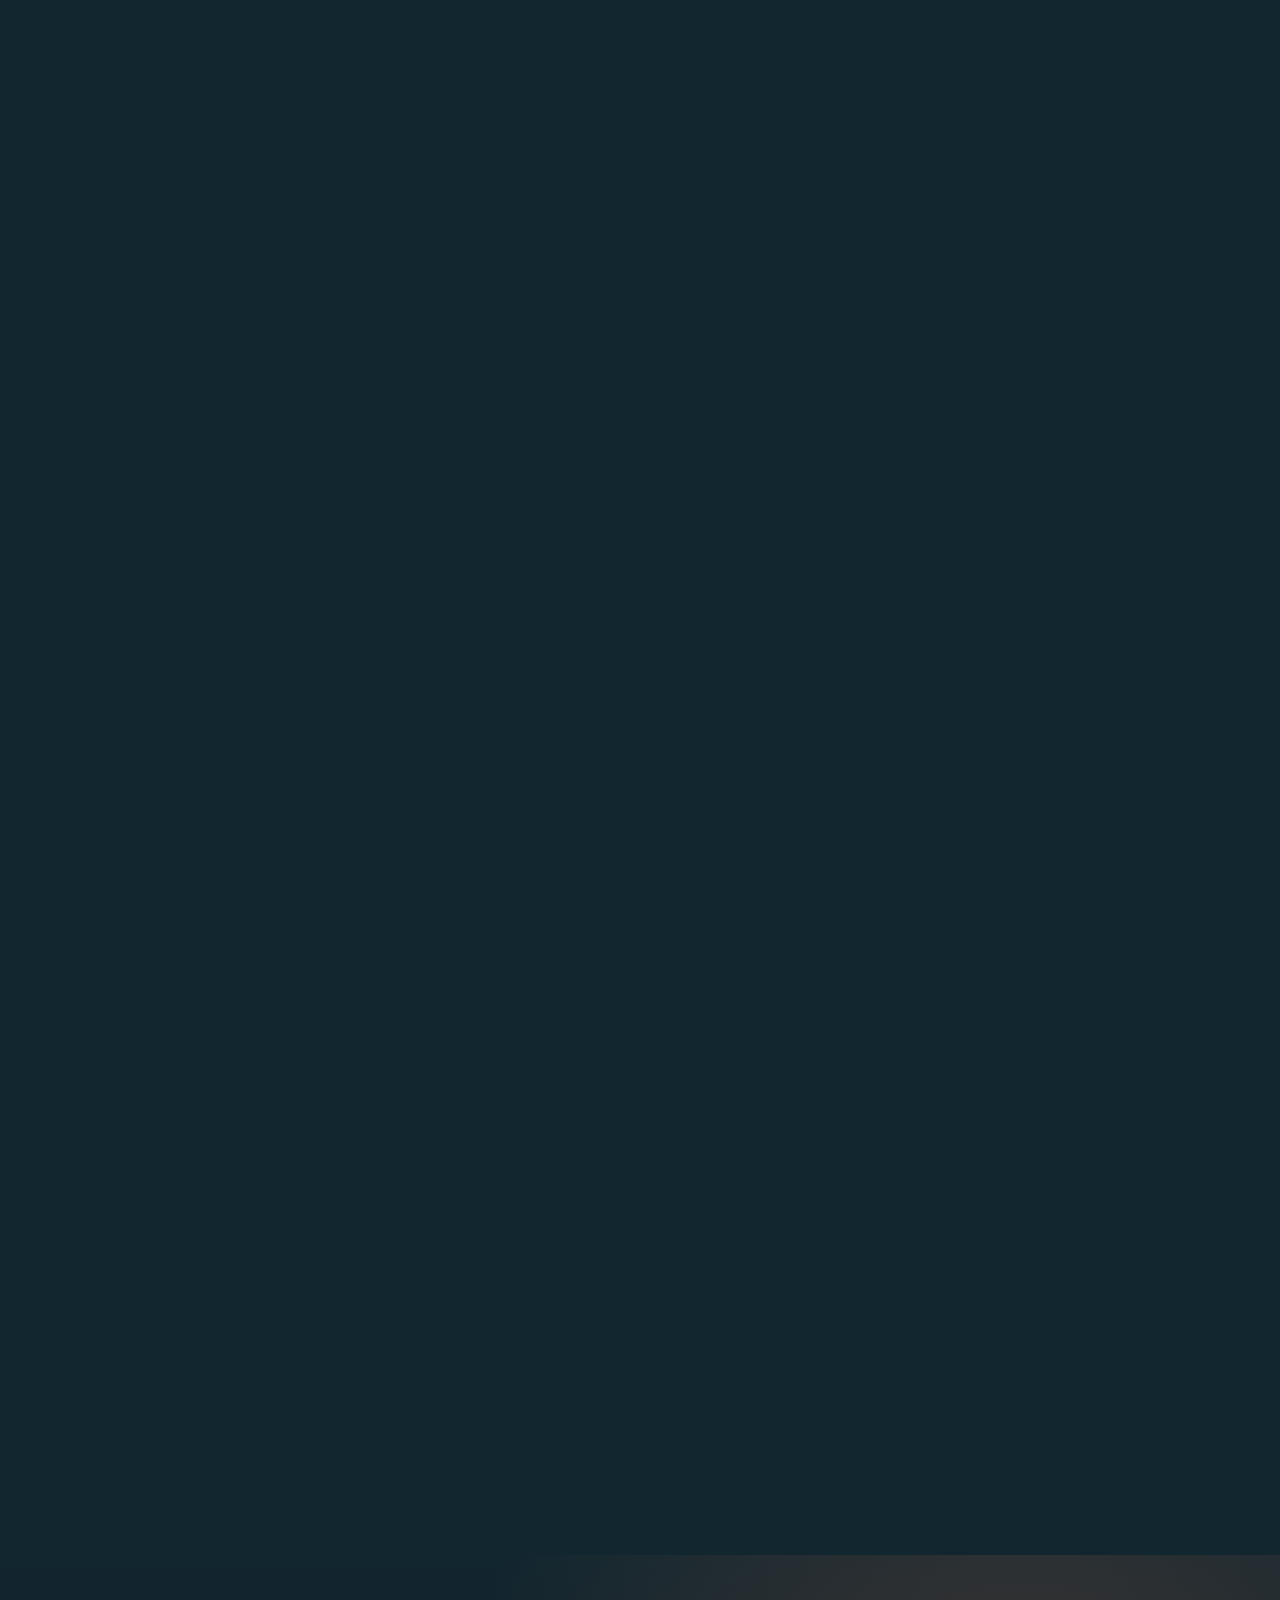
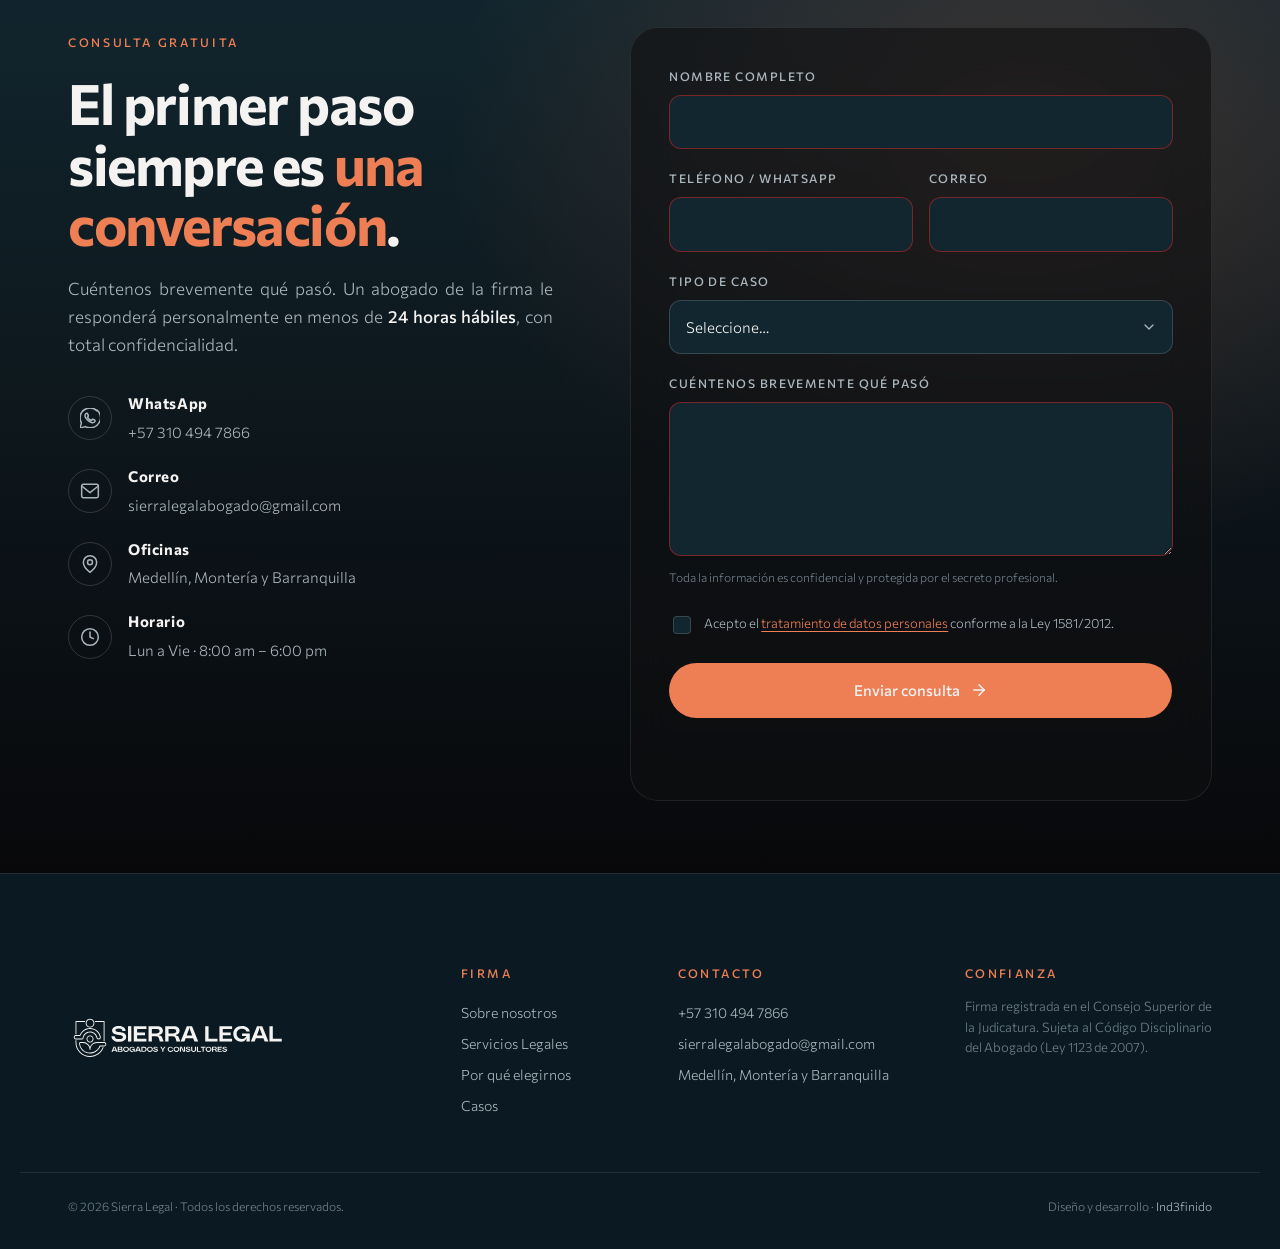
==== commit 9bd66677: "Credit Ind3finido in footer design/dev line Co-Authored-By: Claude Sonnet 5 <noreply@anthropic.com>" ====
--- a/index.html
+++ b/index.html
@@ -1071,7 +1071,7 @@
 
     <div class="container foot__base">
       <span>© 2026 Sierra Legal · Todos los derechos reservados.</span>
-      <span>Diseño y desarrollo · <a href="#">sierralegal.com.co</a></span>
+      <span>Diseño y desarrollo · <a href="https://indefinido.co/" target="_blank" rel="noopener">Ind3finido</a></span>
     </div>
   </footer>
 
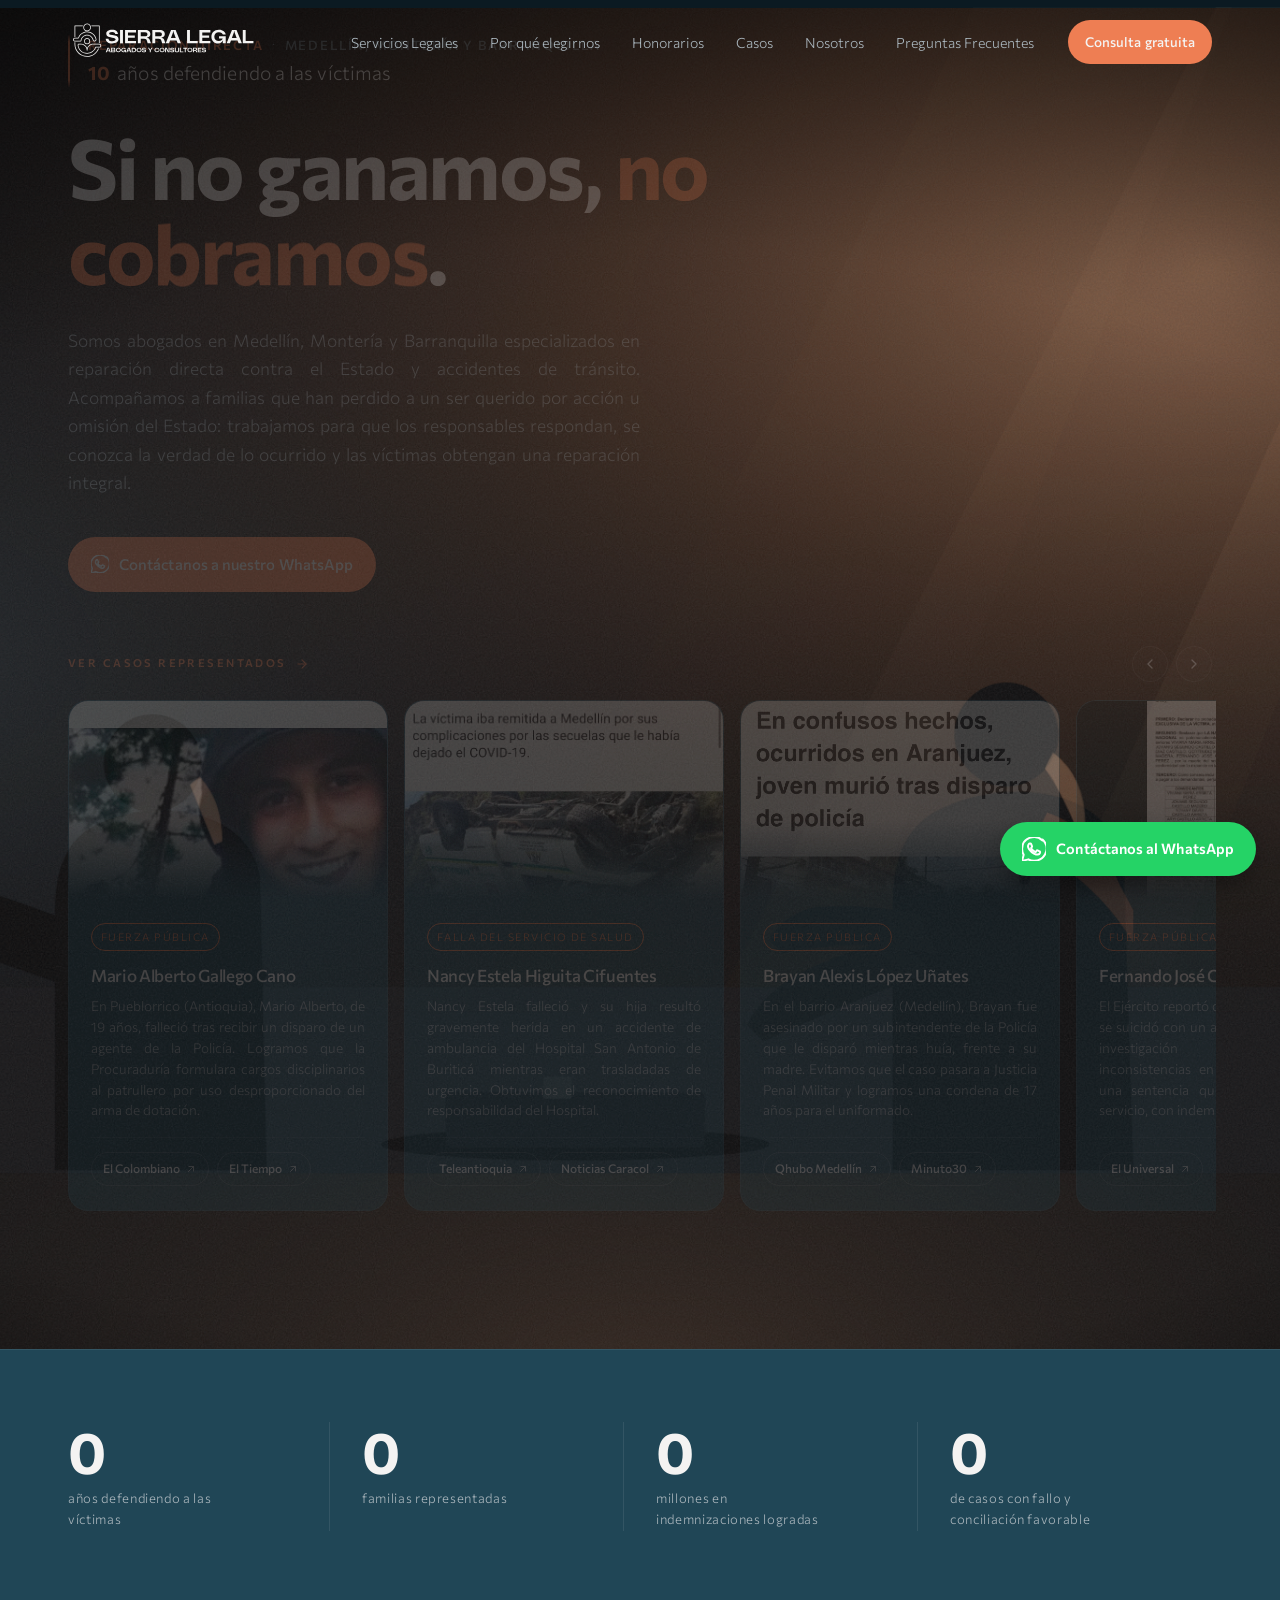
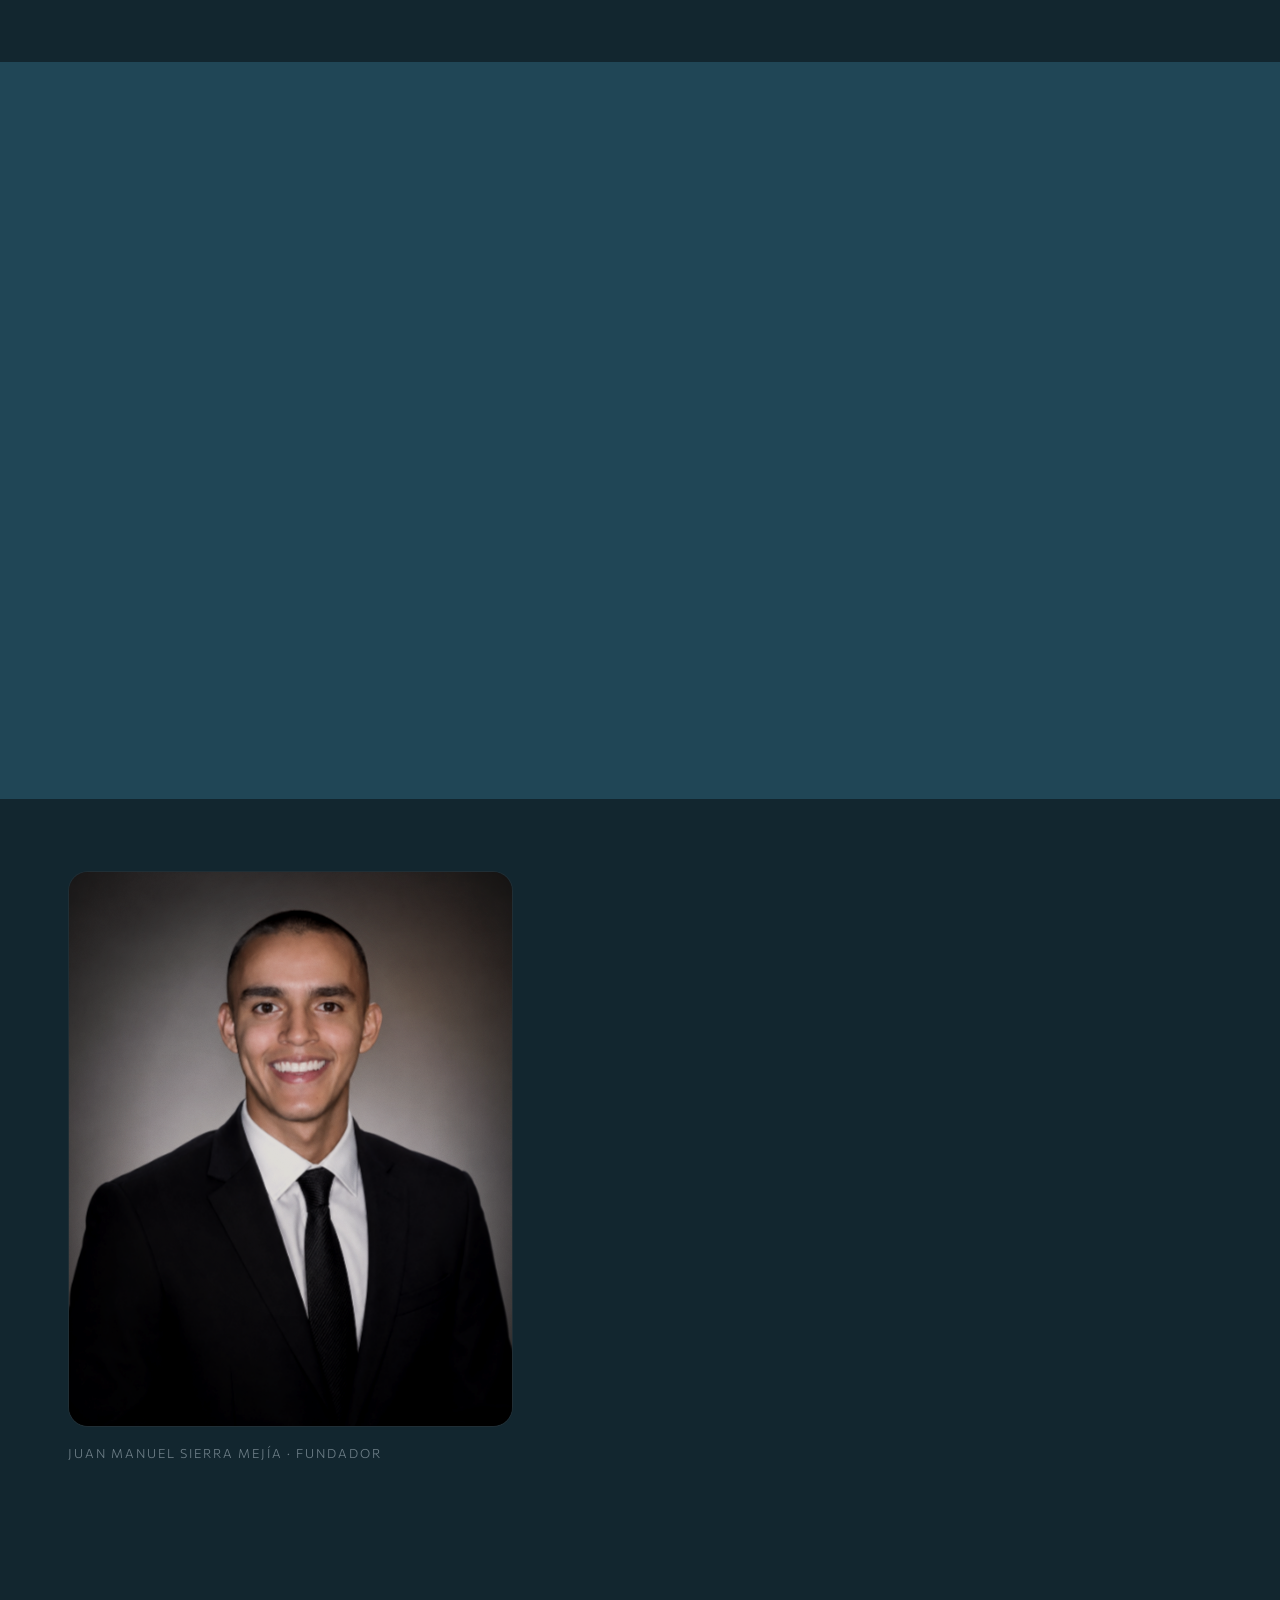
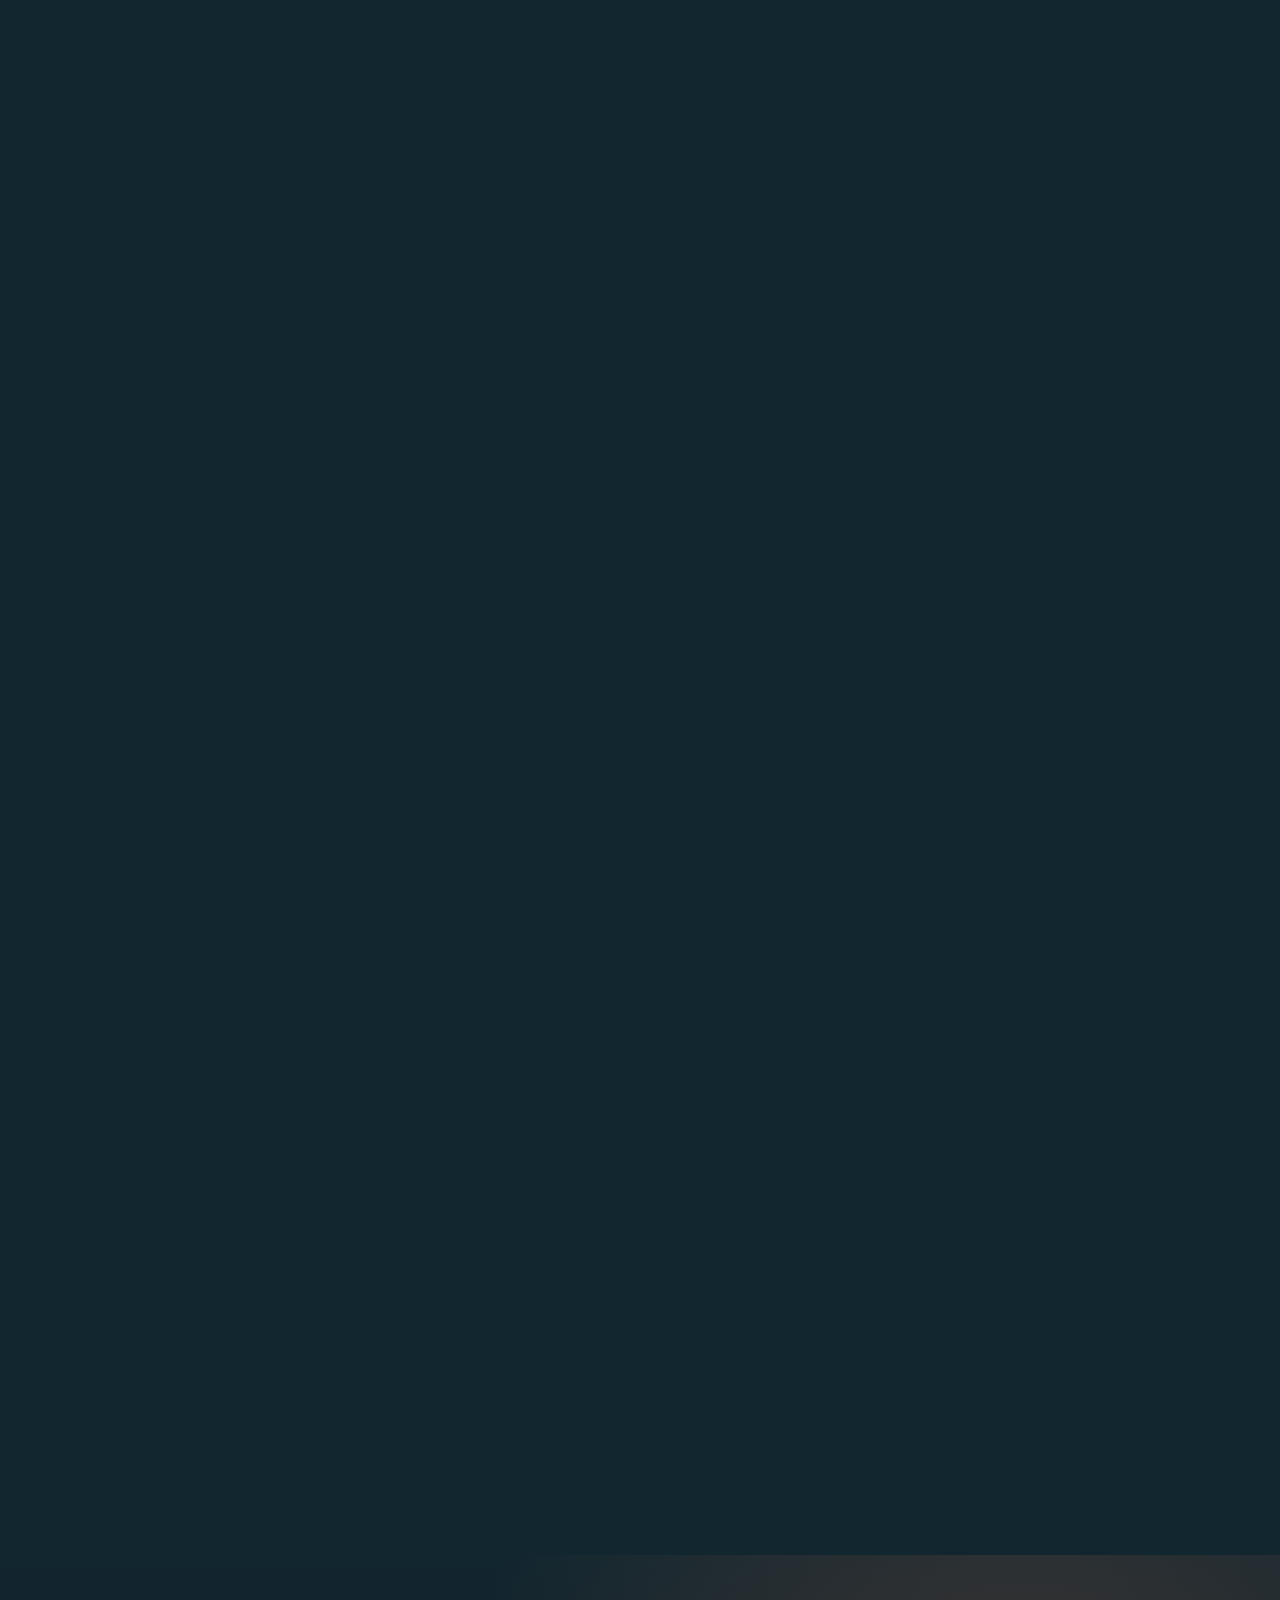
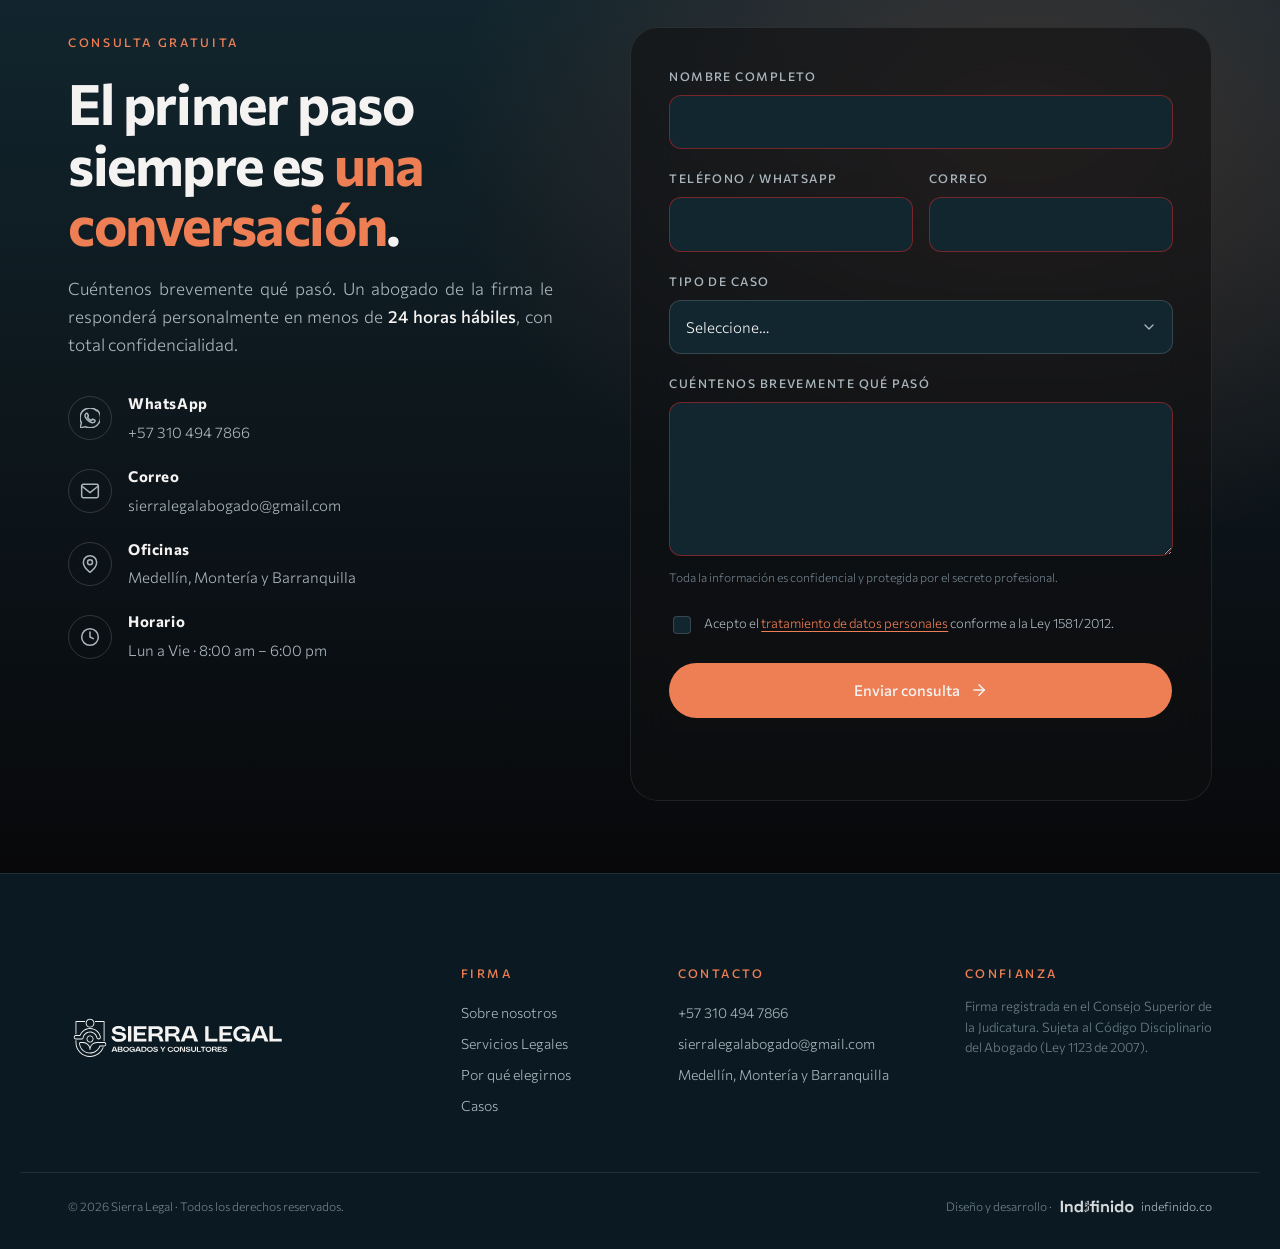
==== commit c551b625: "Show Ind3finido's real logo and URL in footer credit Uses their official white logotype (pulled from" ====
--- a/index.html
+++ b/index.html
@@ -1071,7 +1071,13 @@
 
     <div class="container foot__base">
       <span>© 2026 Sierra Legal · Todos los derechos reservados.</span>
-      <span>Diseño y desarrollo · <a href="https://indefinido.co/" target="_blank" rel="noopener">Ind3finido</a></span>
+      <span class="foot__credit">
+        Diseño y desarrollo ·
+        <a href="https://indefinido.co/" target="_blank" rel="noopener" class="foot__credit-link">
+          <img src="assets/indefinido-logo.png" alt="Ind3finido" class="foot__credit-logo" />
+          indefinido.co
+        </a>
+      </span>
     </div>
   </footer>
 
--- a/css/styles.css
+++ b/css/styles.css
@@ -1355,6 +1355,11 @@
 .foot__base a { color: var(--text-dim); transition: color var(--dur-med) var(--ease-out); }
 .foot__base a:hover { color: var(--coral); }
 
+.foot__credit { display: flex; align-items: center; gap: 6px; }
+.foot__credit-link { display: inline-flex; align-items: center; gap: 6px; }
+.foot__credit-logo { height: 15px; width: auto; display: block; opacity: 0.85; transition: opacity var(--dur-med) var(--ease-out); }
+.foot__credit-link:hover .foot__credit-logo { opacity: 1; }
+
 @media (max-width: 900px) {
   .foot__grid { grid-template-columns: 1fr 1fr; gap: 40px 24px; }
   .foot__brand { grid-column: 1 / -1; }
